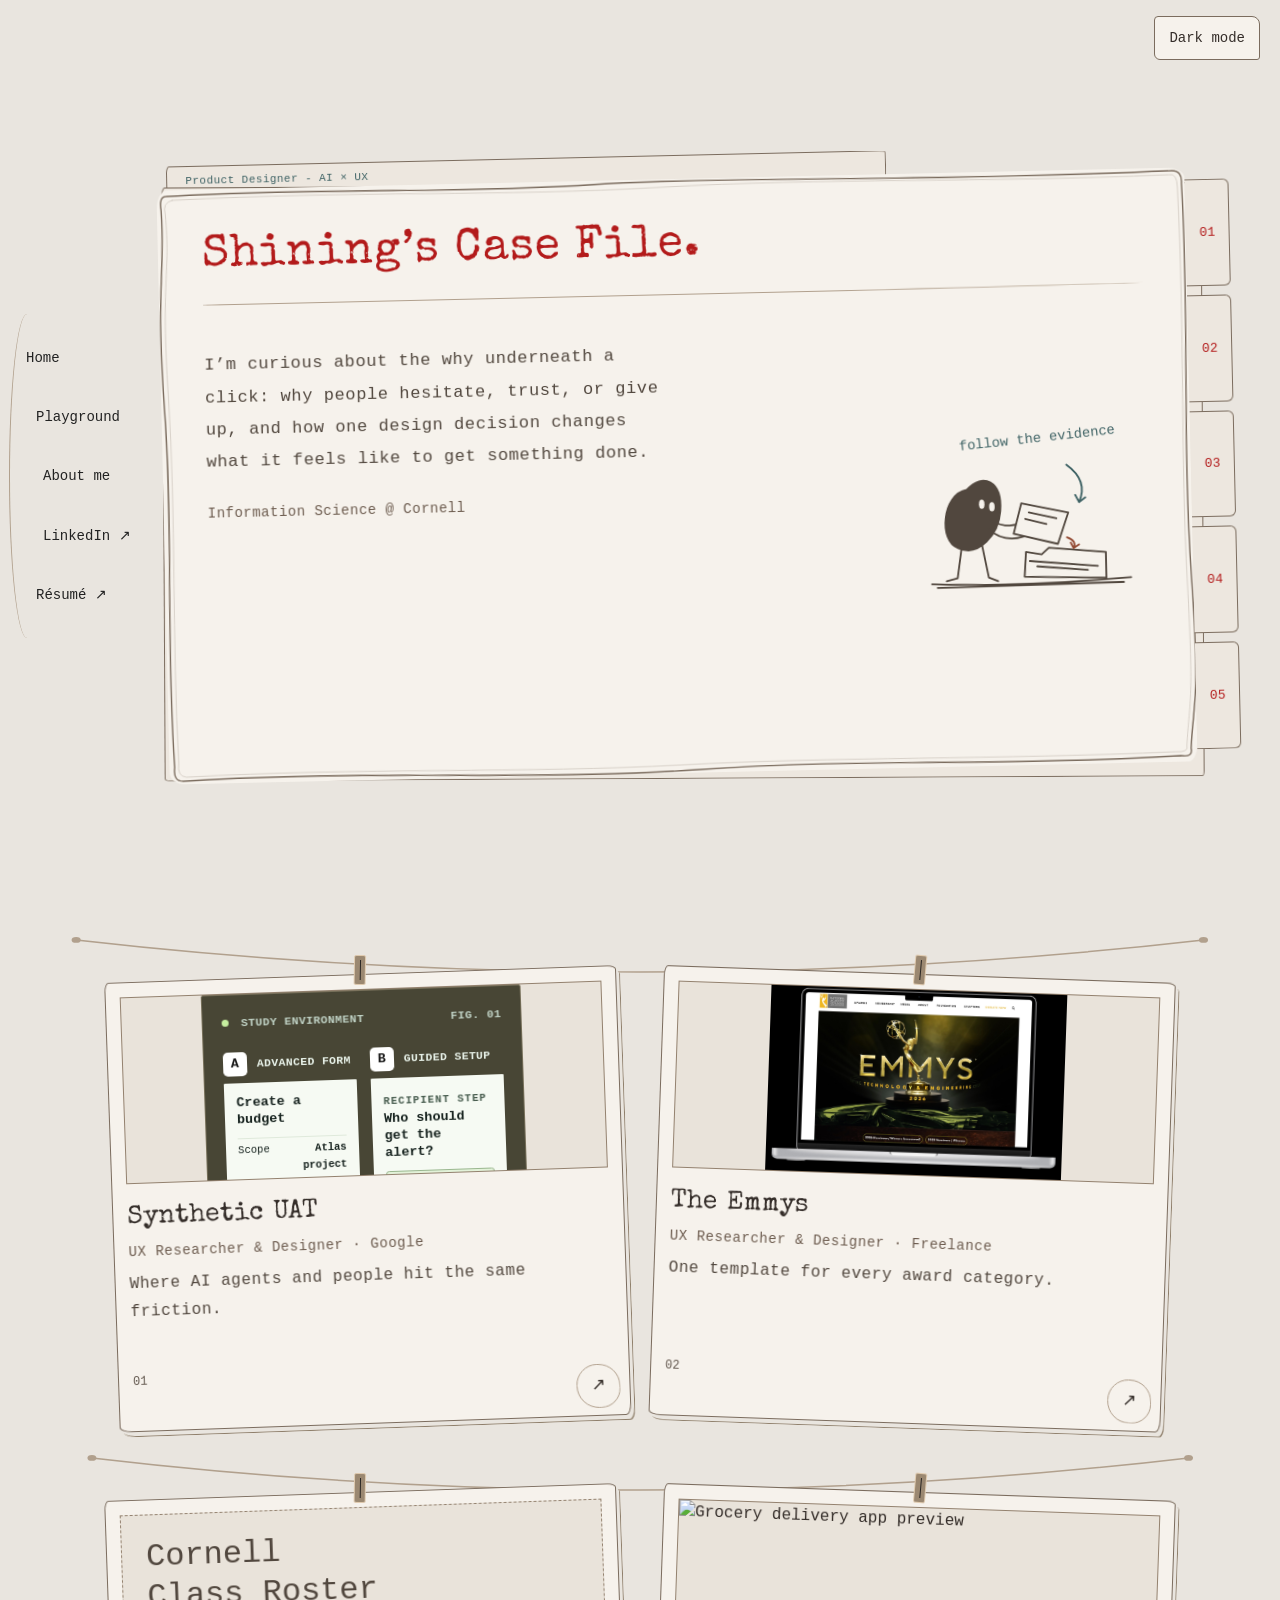
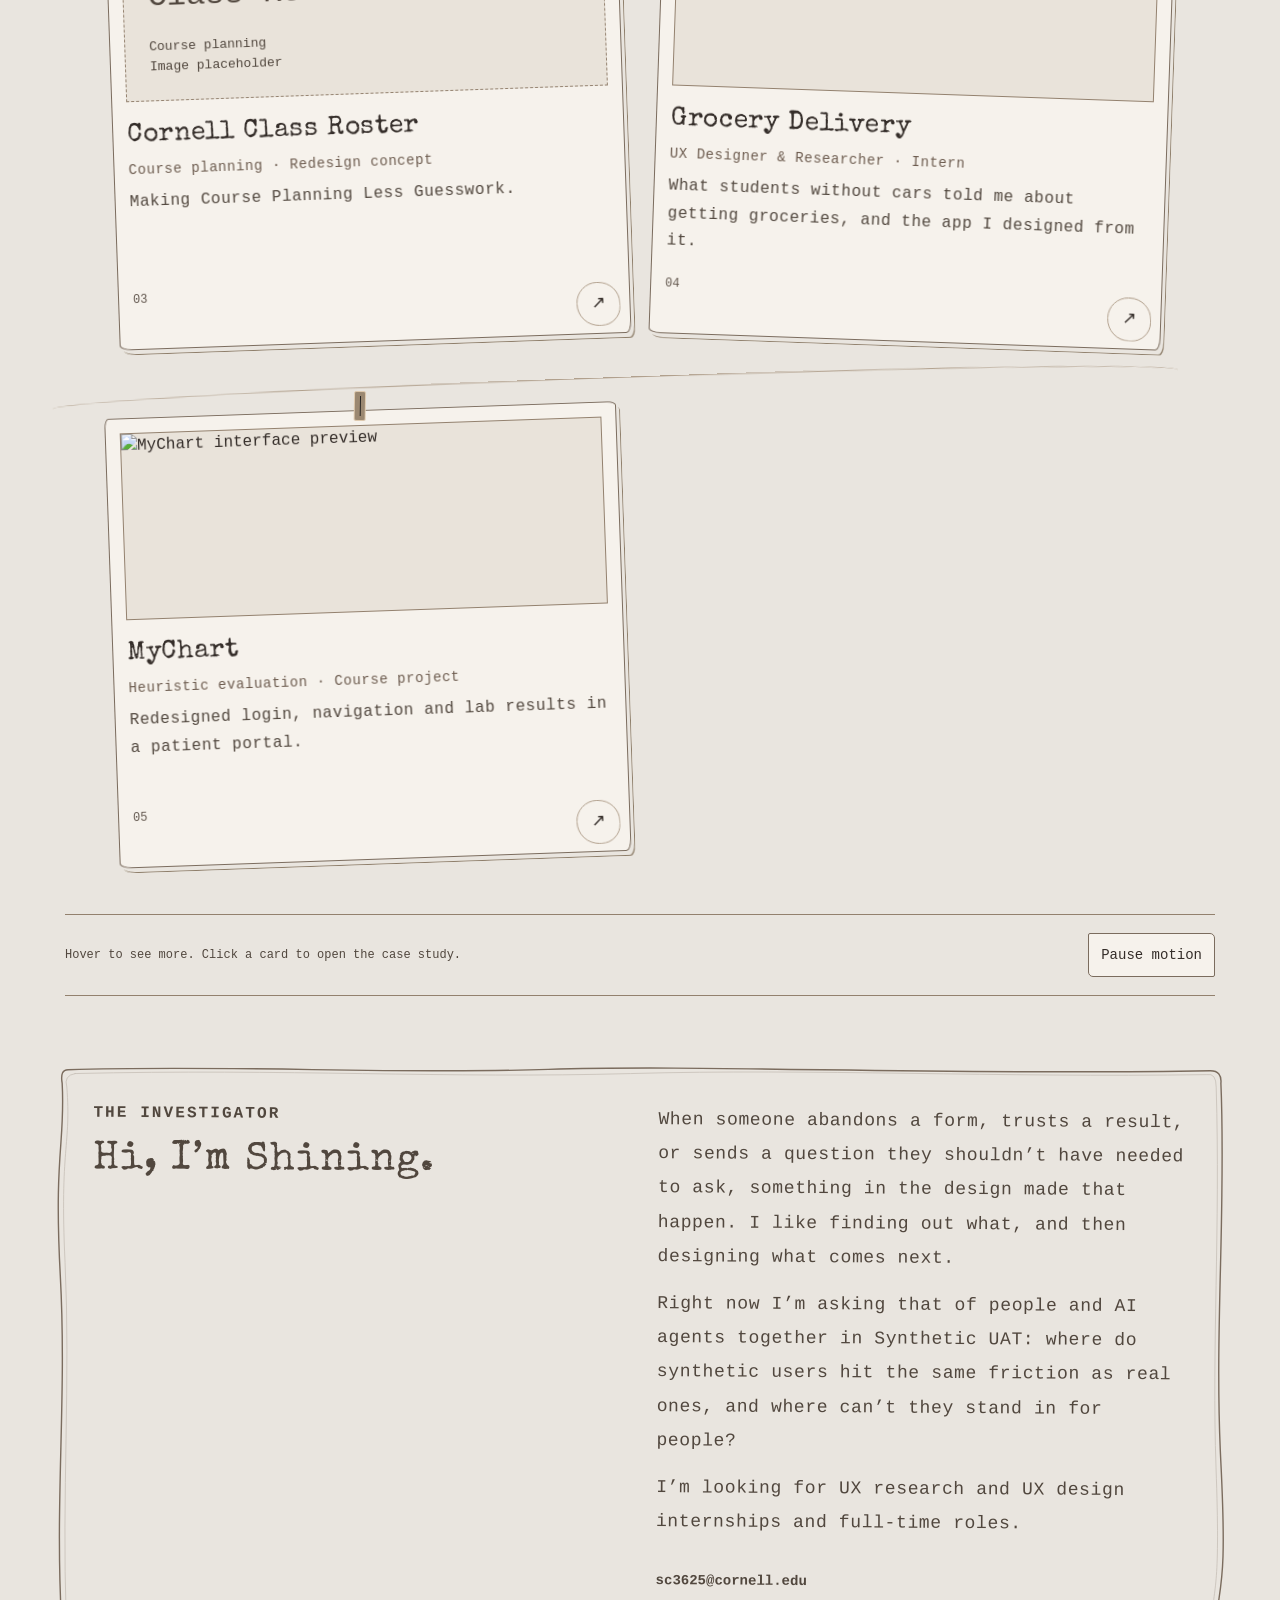
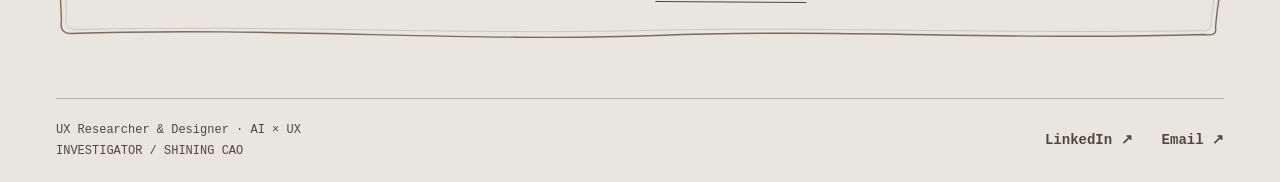
==== index.html @ 188b1709 "Use neutral navigation and pen details with red project numbers" ====
<!doctype html><html lang="en"><head><meta charset="utf-8"><meta name="viewport" content="width=device-width,initial-scale=1"><title>Shining Cao — UX Researcher &amp; Designer · AI × UX</title><meta name="description" content="UX researcher and designer curious about why people hesitate, trust or give up, and how design changes that. AI × UX."><meta name="theme-color" content="#e9e5df"><link rel="stylesheet" href="style.css"><script src="compare.js" defer></script><link rel="stylesheet" href="archive.css"><link rel="stylesheet" href="scene.css?v=ink-12"><script src="scene-motion.js?v=sketch-motion" defer></script><link rel="stylesheet" href="handdrawn.css?v=floating-pen"><link rel="stylesheet" href="homepage.css?v=full-screen-folder-9"><link rel="stylesheet" href="sketch-motion.css?v=original-cards-2"><link rel="stylesheet" href="typography.css?v=neutral-menu-2"><script src="homepage-theme.js?v=light-default-2"></script></head><body class="scene-home">
<a class="skip" href="#main">Skip to content</a>
<header class="shell nav"><a class="brand" href="./"><span class="mark" aria-hidden="true">⌕</span><span>Shining Cao<small class="brand-role">UX Researcher &amp; Designer · AI × UX</small></span></a><nav aria-label="Main navigation"><a href="#work">Case files</a><a href="#about">About</a><a class="contact" href="mailto:sc3625@cornell.edu">Contact <span aria-hidden="true">↗</span></a></nav></header>
<main id="main"><button type="button" class="theme-toggle" aria-label="Switch to dark mode" aria-pressed="true">Dark mode</button><button class="ink-menu-toggle" aria-label="Open navigation" aria-expanded="false" hidden><svg viewBox="0 0 40 110" aria-hidden="true"><g fill="none" stroke="currentColor" stroke-width="1.5"><path d="M15 15 Q20 3 25 15 L26 73 L20 99 L14 73Z" fill="#fafbfc"/><path d="M15 20 L25 20 M14 73 L26 73 M20 79 L20 96 M24 25 L29 25 L29 53"/><circle cx="20" cy="80" r="2"/></g></svg></button><nav class="desk-dock" aria-label="UX Researcher &amp; Designer · AI × UX navigation">
<a href="./" aria-label="Home"><span class="dock-label">Home</span></a>
<a href="playground/" aria-label="Playground"><span class="dock-label">Playground</span></a>
<a href="#about" aria-label="About Shining"><span class="dock-label">About me</span></a>
<a href="https://www.linkedin.com/in/shining-c-794804326" aria-label="LinkedIn"><span class="dock-label">LinkedIn ↗</span></a>
<a href="https://docs.google.com/document/d/1Dq4hCZNtMIYbFOj5JGnsRVphL1QmIckPW5eVVgFPtDU/preview" target="_blank" rel="noopener"><span class="dock-label">Résumé ↗</span></a>
</nav><section class="scene-wrap" aria-label="Shining’s interactive investigation desk">
<div class="scene">
<div class="room-wall" aria-hidden="true"><div class="window-light"></div><div class="wall-shelf"><i></i><i></i><i></i><i></i><i></i></div></div>
<div class="scene-plane">
<div class="desk-surface" aria-hidden="true"></div>
<div class="desk-light" aria-hidden="true"></div>

<div class="folder-landing">
<div class="case-folder">
<div class="folder-label">Product Designer - AI × UX</div>
<div class="folder-pages" aria-hidden="true"></div>
<nav class="archive-tabs" aria-label="Project case files">
<a href="synthetic-uat/" aria-label="Project 01 — Synthetic UAT" data-destination="Synthetic UAT">01</a>
<a href="emmys/" aria-label="Project 02 — The Emmys" data-destination="The Emmys">02</a>
<a href="cornell-class-roster/" aria-label="Project 03 — Cornell Class Roster" data-destination="Cornell Class Roster">03</a>
<a href="grocery-delivery/" aria-label="Project 04 — Grocery Delivery" data-destination="Grocery Delivery">04</a>
<a href="mychart/" aria-label="Project 05 — MyChart" data-destination="MyChart">05</a>
</nav>
<div class="folder-paper">
<svg class="sketch-outline" viewBox="0 0 1000 600" preserveAspectRatio="none" aria-hidden="true" focusable="false"><path class="sketch-line" d="M12 9 C155 3 286 13 421 7 S750 12 985 6 Q995 6 994 19 C999 150 989 275 995 410 S994 535 991 584 Q993 593 981 591 C810 598 672 586 515 594 S189 586 16 594 Q6 594 8 580 C2 452 12 350 6 223 S10 84 7 23 Q5 9 12 9Z"/><path class="sketch-echo" d="M18 13 C197 7 334 17 491 11 S801 14 982 10 Q990 8 990 23 C994 169 987 294 991 418 S990 537 987 581 Q989 588 976 587 C805 591 644 584 497 589 S183 584 19 590 Q10 589 12 576 C8 453 15 329 10 209 S15 88 11 27 Q8 15 18 13Z"/></svg>
<header class="folder-header"><span>COLLECTED BY SHINING CAO</span><h1>Shining’s<br><em>Case File.</em></h1><span class="file-number">№ 2026</span></header>
<div class="folder-content">
<div class="archive-statement">

<p>I’m curious about the why underneath a click: why people hesitate, trust, or give up, and how one design decision changes what it feels like to get something done.</p>
<p class="study-note">Information Science @ Cornell</p>

</div>
</div>
<svg class="ink-investigator" viewBox="0 0 280 230" aria-hidden="true">
<g stroke="#222" stroke-width="2" fill="none" stroke-linecap="round" stroke-linejoin="round">
<path d="M29 194 Q124 199 246 191 M35 198 L238 196"/>
<path d="M69 92 C42 96 37 147 58 155 C80 166 103 141 105 116 C108 83 87 73 69 92Z" fill="#171717"/>
<ellipse cx="85" cy="108" rx="3" ry="5" fill="white" stroke="none"/><ellipse cx="96" cy="111" rx="3" ry="5" fill="white" stroke="none"/>
<path d="M62 155 L57 188 L45 191 M84 151 L91 188 L101 192 M94 126 Q119 139 136 123 M92 135 Q111 155 143 139"/>
<path d="M128 108 L179 119 L167 153 L119 141Z" fill="white"/><path d="M136 118 L166 125 M132 125 L155 131"/>
<path d="M132 161 L149 164 L157 157 L219 163 L219 191 L130 188Z" fill="white"/><path d="M136 171 L210 178 M144 177 L199 182"/>
<path d="M177 146 Q188 150 184 158 M181 152 L184 158 L190 154" stroke="#d56629"/>
<path d="M178 67 Q202 85 191 108 M187 100 L191 108 L198 103" stroke="#2463b6"/>
</g><text class="annotation" x="62" y="49" transform="rotate(-5 62 49)">follow the evidence</text></svg>

</div>
</div>
</div>
<section id="work" class="case-clothesline" aria-label="Hanging case files">
<svg class="case-rope" viewBox="0 0 1000 65" preserveAspectRatio="none" aria-hidden="true"><path d="M8 8 Q500 95 992 8" fill="none" stroke="#b1a08d" stroke-width="2"/><circle cx="8" cy="8" r="4" fill="#b1a08d"/><circle cx="992" cy="8" r="4" fill="#b1a08d"/></svg>
<svg class="case-rope case-rope--lower" viewBox="0 0 1000 65" preserveAspectRatio="none" aria-hidden="true"><path d="M8 8 Q500 95 992 8" fill="none" stroke="#b1a08d" stroke-width="2"/><circle cx="8" cy="8" r="4" fill="#b1a08d"/><circle cx="992" cy="8" r="4" fill="#b1a08d"/></svg>
<article class="hanging-case synthetic-uat-card">
<span class="clothes-peg" aria-hidden="true"></span>
<div class="case-faces">
<div class="case-face case-front">
<div class="case-preview"><div class="schematic" aria-hidden="true">
    <div class="board-top"><span><i></i> STUDY ENVIRONMENT</span><span>FIG. 01</span></div>
    <div class="board-grid">
      <div class="board-unit"><div class="unit-heading"><b>A</b><span>ADVANCED FORM</span></div>
      <div class="mock"><strong>Create a budget</strong><div class="mock-field">Scope <span>Atlas project</span></div><div class="mock-field">Amount <span>$1,000</span></div><div class="mock-field">Alert <span>80% actual</span></div><div class="mock-field">Recipient <span>Project owner</span></div></div></div>
      <div class="board-unit"><div class="unit-heading"><b>B</b><span>GUIDED SETUP</span></div>
      <div class="mock"><small>RECIPIENT STEP</small><strong>Who should get the alert?</strong><div class="choice"><i></i> Atlas project owner</div><div class="choice muted-choice"><i></i> Billing team</div><span class="fake-button">Continue →</span></div></div>
    </div>
    <div class="board-bottom"><span class="connector"></span><span>SHARED EVALUATOR</span><span class="connector"></span></div></div></div>
<div class="case-front-copy">
<h2>Synthetic UAT</h2>
<p class="case-role">UX Researcher &amp; Designer · Google</p><p class="case-blurb">Where AI agents and people hit the same friction.</p>
</div>
<span class="case-caption" aria-hidden="true">01</span>
<a class="case-flip" href="synthetic-uat/" aria-label="Open Synthetic UAT case study"></a>
<a class="case-study-arrow" href="synthetic-uat/" aria-label="Open Synthetic UAT case study">↗</a>
</div>
<div class="case-face case-back" inert>
<h2>Synthetic UAT</h2>
<p class="case-organization">Google · Contract</p>
<p class="case-role">UX Researcher &amp; Designer · Team lead</p>
<p class="case-blurb">Testing whether synthetic users hit the same friction as real ones in a cloud billing task.</p>
<a class="case-flip" href="synthetic-uat/" aria-label="Open Synthetic UAT case study"></a>
<a class="case-study-arrow" href="synthetic-uat/" aria-label="Open Synthetic UAT case study">↗</a>
</div>
</div>
</article>
<article class="hanging-case emmys-card">
<span class="clothes-peg" aria-hidden="true"></span>
<div class="case-faces">
<div class="case-face case-front">
<div class="case-preview"><img src="assets/cases/emmy-awards-tech-cover.jpg" alt="Laptop displaying the 2026 Technology &amp; Engineering Emmy Awards page"></div>
<div class="case-front-copy">
<h2>The Emmys</h2>
<p class="case-role">UX Researcher &amp; Designer · Freelance</p><p class="case-blurb">One template for every award category.</p>
</div>
<span class="case-caption" aria-hidden="true">02</span>
<a class="case-flip" href="emmys/" aria-label="Open The Emmys case study"></a>
<a class="case-study-arrow" href="emmys/" aria-label="Open The Emmys case study">↗</a>
</div>
<div class="case-face case-back" inert>
<h2>The Emmys</h2>
<p class="case-organization">Freelance · Emmys website redesign</p>
<p class="case-role">Sole designer · research to UI</p>
<p class="case-blurb">Redesigned every award category page around one modular template, within the client’s design system.</p>
<a class="case-flip" href="emmys/" aria-label="Open The Emmys case study"></a>
<a class="case-study-arrow" href="emmys/" aria-label="Open The Emmys case study">↗</a>
</div>
</div>
</article>
<article class="hanging-case cornell-card">
<span class="clothes-peg" aria-hidden="true"></span>
<div class="case-faces">
<div class="case-face case-front">
<div class="case-preview cornell-preview"><span class="cornell-preview-title">Cornell<br>Class Roster</span><span class="cornell-preview-note">Course planning<br>Image placeholder</span></div>
<div class="case-front-copy"><h2>Cornell Class Roster</h2><p class="case-role">Course planning · Redesign concept</p><p class="case-blurb">Making Course Planning Less Guesswork.</p></div>
<span class="case-caption" aria-hidden="true">03</span>
<a class="case-flip" href="cornell-class-roster/" aria-label="Open Cornell Class Roster case study"></a><a class="case-study-arrow" href="cornell-class-roster/" aria-label="Open Cornell Class Roster case study">↗</a>
</div>
<div class="case-face case-back" inert><h2>Cornell Class Roster</h2><p class="case-organization">Academic planning · Decision support</p><p class="case-role">Redesign concept</p><p class="case-blurb">Connecting Degree Tracker, Course Reviews, GPA Data, and Schedule Planner in one course-planning experience.</p><a class="case-flip" href="cornell-class-roster/" aria-label="Open Cornell Class Roster case study"></a><a class="case-study-arrow" href="cornell-class-roster/" aria-label="Open Cornell Class Roster case study">↗</a></div>
</div></article>
<article class="hanging-case grocery-card">
<span class="clothes-peg" aria-hidden="true"></span>
<div class="case-faces">
<div class="case-face case-front">
<div class="case-preview"><img src="https://framerusercontent.com/images/eLw8Jz6VNgsqVZp3YiJ2BFUaBk.png?width=697&amp;height=481" alt="Grocery delivery app preview"></div>
<div class="case-front-copy">
<h2>Grocery Delivery</h2>
<p class="case-role">UX Designer &amp; Researcher · Intern</p><p class="case-blurb">What students without cars told me about getting groceries, and the app I designed from it.</p>
</div>
<span class="case-caption" aria-hidden="true">04</span>
<a class="case-flip" href="grocery-delivery/" aria-label="Open Grocery Delivery case study"></a>
<a class="case-study-arrow" href="grocery-delivery/" aria-label="Open Grocery Delivery case study">↗</a>
</div>
<div class="case-face case-back" inert>
<h2>Grocery Delivery</h2>
<p class="case-organization">Early-stage startup · Internship</p>
<p class="case-role">UX Designer &amp; Researcher</p>
<p class="case-blurb">Surveyed and interviewed international students without cars, then designed onboarding, product and checkout flows.</p>
<a class="case-flip" href="grocery-delivery/" aria-label="Open Grocery Delivery case study"></a>
<a class="case-study-arrow" href="grocery-delivery/" aria-label="Open Grocery Delivery case study">↗</a>
</div>
</div>
</article>
<article class="hanging-case mychart-card">
<span class="clothes-peg" aria-hidden="true"></span>
<div class="case-faces">
<div class="case-face case-front">
<div class="case-preview"><img src="https://framerusercontent.com/images/4rtu1hU4GfPZsuJuVB70tgIRSwg.png?width=1550&amp;height=884" alt="MyChart interface preview"></div>
<div class="case-front-copy">
<h2>MyChart</h2>
<p class="case-role">Heuristic evaluation · Course project</p><p class="case-blurb">Redesigned login, navigation and lab results in a patient portal.</p>
</div>
<span class="case-caption" aria-hidden="true">05</span>
<a class="case-flip" href="mychart/" aria-label="Open MyChart case study"></a>
<a class="case-study-arrow" href="mychart/" aria-label="Open MyChart case study">↗</a>
</div>
<div class="case-face case-back" inert>
<h2>MyChart</h2>
<p class="case-organization">Course project · 3 months</p>
<p class="case-role">Heuristic evaluation and redesign</p>
<p class="case-blurb">Evaluated a patient portal against usability heuristics, then redesigned login, navigation and lab results.</p>
<a class="case-flip" href="mychart/" aria-label="Open MyChart case study"></a>
<a class="case-study-arrow" href="mychart/" aria-label="Open MyChart case study">↗</a>
</div>
</div>
</article>
</section>


<div class="room-dust" aria-hidden="true"><i></i><i></i><i></i><i></i><i></i></div>
</div>
</div>
<div class="desk-controls"><span class="desk-status">Hover to see more. Click a card to open the case study.</span><button type="button" class="motion-toggle" aria-pressed="false" hidden>Pause motion</button></div>
</section><section id="about" class="shell about"><svg class="sketch-outline" viewBox="0 0 1000 600" preserveAspectRatio="none" aria-hidden="true" focusable="false"><path class="sketch-line" d="M12 9 C155 3 286 13 421 7 S750 12 985 6 Q995 6 994 19 C999 150 989 275 995 410 S994 535 991 584 Q993 593 981 591 C810 598 672 586 515 594 S189 586 16 594 Q6 594 8 580 C2 452 12 350 6 223 S10 84 7 23 Q5 9 12 9Z"/><path class="sketch-echo" d="M18 13 C197 7 334 17 491 11 S801 14 982 10 Q990 8 990 23 C994 169 987 294 991 418 S990 537 987 581 Q989 588 976 587 C805 591 644 584 497 589 S183 584 19 590 Q10 589 12 576 C8 453 15 329 10 209 S15 88 11 27 Q8 15 18 13Z"/></svg><div><p class="label">THE INVESTIGATOR</p><h2>Hi, I’m Shining.</h2></div><div><p>When someone abandons a form, trusts a result, or sends a question they shouldn’t have needed to ask, something in the design made that happen. I like finding out what, and then designing what comes next.</p><p>Right now I’m asking that of people and AI agents together in Synthetic UAT: where do synthetic users hit the same friction as real ones, and where can’t they stand in for people?</p><p>I’m looking for UX research and UX design internships and full-time roles.</p><div class="about-contact"><button type="button" class="text-link copy-email" aria-label="Copy email address sc3625@cornell.edu" title="Copy email address">sc3625@cornell.edu</button><span class="copy-email-status" role="status"></span></div></div></section></main>
<footer class="shell footer"><span>UX Researcher &amp; Designer · AI × UX<br>INVESTIGATOR / SHINING CAO</span><div><a href="https://www.linkedin.com/in/shining-c-794804326">LinkedIn ↗</a><a href="mailto:sc3625@cornell.edu">Email ↗</a></div></footer></body></html>
---- style.css ----
:root{--paper:#f8f7f4;--ink:#17231f;--muted:#52605a;--line:#d9ddd4;--dark:#142a25;--mint:#d6f4ad;--green:#285243;--white:#fff;--serif:Georgia,'Times New Roman',serif;--sans:Inter,-apple-system,BlinkMacSystemFont,'Segoe UI',sans-serif}
*{box-sizing:border-box}html{scroll-behavior:smooth}body{margin:0;background:var(--paper);color:var(--ink);font:16px/1.6 var(--sans)}a{color:inherit;text-decoration:none}button{font:inherit}a:focus-visible,button:focus-visible{outline:3px solid #398660;outline-offset:5px}p,h1,h2,h3{margin:0}img{display:block;max-width:100%}[hidden]{display:none!important}::selection{background:var(--mint);color:var(--ink)}
.shell{width:min(1240px,calc(100% - 112px));margin-inline:auto}.skip{position:absolute;left:1rem;top:-100px;background:var(--mint);padding:.5rem 1rem;z-index:2}.skip:focus{top:1rem}
.nav,.footer{display:flex;align-items:center;justify-content:space-between;gap:24px}.nav{height:83px;border-bottom:1px solid var(--line)}.nav nav,.footer div{display:flex;align-items:center;gap:29px}.nav nav a,.footer a{font-size:14px;font-weight:600}.nav nav a:hover,.footer a:hover,.chapter-nav a:hover{text-decoration:underline;text-underline-offset:4px}.brand{font-weight:750;display:inline-flex;align-items:center;gap:10px;white-space:nowrap}.mark{width:32px;height:32px;background:var(--mint);border-radius:50%;display:grid;place-items:center;color:var(--dark);font-size:19px}.contact{border:1px solid var(--line);padding:7px 14px;border-radius:99px}
.hero{padding:80px 0 76px}.label{font:650 11px/1.5 var(--sans);letter-spacing:.13em;text-transform:uppercase;color:var(--muted)}.kicker{display:flex;align-items:center;gap:9px}.kicker span{width:8px;height:8px;border-radius:50%;background:#5e8751}.hero h1,.case h1{font:400 clamp(66px,8.9vw,136px)/.96 var(--serif);letter-spacing:-.073em;margin-top:19px}.hero h1 em{font-weight:400;color:var(--green)}.hero-bottom{display:flex;justify-content:space-between;align-items:end;gap:32px;margin-top:30px}.hero-bottom p{max-width:535px;font-size:clamp(17px,1.8vw,22px);color:var(--muted);line-height:1.5}.text-link{font-size:14px;font-weight:700;display:inline-flex;gap:12px;align-items:center;border-bottom:1px solid currentColor;padding-bottom:4px;width:fit-content}.text-link:hover{color:#387454}
.work{border-top:1px solid var(--line);padding-top:23px;scroll-margin-top:24px}.section-head{display:flex;justify-content:space-between;align-items:baseline;margin-bottom:22px;gap:15px}.section-head h2,.about h2{font:400 clamp(37px,5vw,64px)/1.05 var(--serif);letter-spacing:-.055em}
.feature{display:grid;grid-template-columns:1fr 1.16fr;gap:clamp(22px,4vw,58px);padding:clamp(24px,3.6vw,49px);background:var(--dark);color:#f1f8ee;border-radius:19px;transition:background .2s ease}.feature:hover{background:#1b382f}.feature-copy{display:flex;flex-direction:column;align-items:flex-start;justify-content:center;gap:17px}.feature .label{color:var(--mint)}.feature h3{font:400 clamp(40px,5.4vw,74px)/.98 var(--serif);letter-spacing:-.06em;margin-bottom:10px}.feature-line{font-size:clamp(17px,1.9vw,23px);line-height:1.3;max-width:400px}.feature-summary{max-width:365px;color:#c4d3cb;font-size:15px}.feature-cta{display:inline-flex;gap:12px;align-items:center;border-radius:99px;background:var(--mint);padding:9px 16px;color:var(--dark);font-weight:720;font-size:13px}
.schematic{background:#203a33;border:1px solid #446056;border-radius:13px;padding:17px;color:#e8f2e9;align-self:center;font-size:12px}.board-top,.board-bottom{display:flex;justify-content:space-between;gap:10px;align-items:center;color:#c0d2c5;font-size:9px;font-weight:750;letter-spacing:.12em}.board-top i,.choice i{display:inline-block;border-radius:50%;width:7px;height:7px;background:#c6ee9f;margin-right:5px}.board-grid{display:grid;grid-template-columns:1fr 1fr;gap:12px;margin:14px 0}.board-unit{min-width:0}.unit-heading{display:flex;align-items:center;gap:7px;margin-bottom:7px;font-size:9px;font-weight:750;letter-spacing:.07em}.unit-heading b{display:grid;place-items:center;border-radius:5px;background:var(--mint);color:var(--dark);width:23px;height:23px;font-size:12px}.mock{background:#f6faf3;color:#17231f;border-radius:7px;padding:11px;min-height:152px}.mock strong{display:block;line-height:1.25;margin:2px 0 9px}.mock small{font-size:8px;letter-spacing:.1em;color:#465b4d;font-weight:750}.mock-field{display:flex;justify-content:space-between;gap:4px;border-top:1px solid #dfe9db;padding:3px 0;font-size:9px}.mock-field span{text-align:right;font-weight:700}.choice{border:1px solid #9ab78f;background:#e3f2d9;padding:4px;border-radius:4px;margin:4px 0;font-size:9px}.choice i{background:#406548;width:5px;height:5px}.muted-choice{border-color:#d9e5d5;background:transparent}.muted-choice i{background:transparent;border:1px solid #6d8d70}.fake-button{display:inline-block;background:var(--dark);color:#fff;font-size:8px;border-radius:4px;padding:3px 6px;margin-top:4px}.connector{height:1px;background:#668072;flex:1}
.work-grid{display:grid;grid-template-columns:repeat(3,1fr);gap:24px;margin-top:27px}.card{display:block;padding-bottom:18px;border-bottom:1px solid var(--line)}.cover{aspect-ratio:1.62;overflow:hidden;border-radius:13px}.cover img{width:100%;height:100%;object-fit:cover;transition:transform .25s ease}.card:hover img{transform:scale(1.035)}.peach{background:#ead8c9}.blue{background:#d8e9f1}.violet{background:#e1deef}.card-meta{display:flex;align-items:center;justify-content:space-between;gap:6px;margin-top:12px}.arrow{border:1px solid var(--line);border-radius:50%;width:31px;height:31px;flex-shrink:0;display:grid;place-items:center}.card:hover .arrow{background:var(--mint)}.card h3{font:400 34px/1.2 var(--serif);letter-spacing:-.04em}.card p{font-size:14px;color:var(--muted);margin-top:3px}
.about{display:grid;grid-template-columns:1fr 1fr;gap:34px;background:#e9eee5;padding:44px;border-radius:16px;margin-block:72px}.about h2{margin-top:7px}.about p:not(.label){font-size:18px;margin-bottom:13px}.about .text-link{margin-top:7px}.footer{min-height:84px;border-top:1px solid var(--line);font-size:13px;color:var(--muted)}
.case{max-width:1100px;padding-top:34px;padding-bottom:62px}.back{font-size:14px;font-weight:700;color:var(--green)}.back:hover{text-decoration:underline}.case-hero{padding:50px 0 35px}.case h1{font-size:clamp(55px,9vw,119px);overflow-wrap:break-word}.lede{font-size:clamp(23px,3.6vw,40px);line-height:1.2;letter-spacing:-.03em;max-width:790px;margin-top:18px}.case-intro{margin-top:12px;font-size:19px;color:var(--muted)}.case-board{background:var(--dark);border-radius:18px;padding:clamp(20px,4vw,52px)}.case-board .schematic{max-width:660px;margin:auto;padding:clamp(14px,3vw,25px)}.case-board .mock{min-height:165px}.case-meta{display:grid;grid-template-columns:repeat(3,1fr);gap:20px;padding:25px 0;border-bottom:1px solid var(--line)}.case-meta p+p{margin-top:3px;font-weight:650}.chapter-nav{display:flex;flex-wrap:wrap;gap:10px 20px;padding:17px 0;font-size:13px;font-weight:650;color:var(--green)}.chapter{scroll-margin-top:28px;display:grid;grid-template-columns:minmax(125px,1fr) 3.3fr;gap:24px;border-top:1px solid var(--line);padding:34px 0 40px}.case>.cover+.chapter{margin-top:32px}.case>.cover{aspect-ratio:2.2}.chapter>.label{padding-top:7px}.chapter h2{font:400 clamp(32px,4.2vw,54px)/1.05 var(--serif);letter-spacing:-.05em;margin-bottom:14px}.chapter div>p:not(.label){max-width:72ch;color:var(--muted);margin-bottom:12px}.chapter div>p:last-child{margin-bottom:0}.insight{border-left:3px solid #60885c;padding-left:14px;margin-top:20px}.case-end{display:flex;flex-wrap:wrap;justify-content:space-between;gap:20px;margin-top:10px}.comparison{border:1px solid var(--line);border-radius:13px;padding:clamp(14px,3vw,23px);background:#eef1e9;margin:20px 0}.compare-task p+p{font-weight:650;margin-top:3px}.compare-controls{display:none;flex-wrap:wrap;gap:7px;margin:14px 0}.comparison.enhanced .compare-controls{display:flex}.compare-controls button{cursor:pointer;border:1px solid #879a8a;background:transparent;color:var(--ink);border-radius:99px;padding:6px 11px;font-size:13px;font-weight:700}.compare-controls button[aria-pressed=true]{background:var(--dark);color:white;border-color:var(--dark)}.compare-panel{background:var(--white);border-radius:9px;padding:14px;margin:12px 0}.compare-panel h3{font-size:19px;margin:3px 0 8px}.demo-fields{display:grid;grid-template-columns:1fr 1fr;gap:6px;margin-bottom:12px}.demo-fields div{background:#eef2eb;border-radius:5px;padding:6px 8px;font-size:12px}.demo-fields strong{display:block}.compare-note{font-size:12px}
@media(max-width:880px){.shell{width:calc(100% - 56px)}.hero{padding:62px 0}.feature{gap:20px}.work-grid{gap:14px}.card-meta .label{letter-spacing:.07em}.about{padding:30px}}
@media(max-width:660px){.shell{width:calc(100% - 36px)}.nav{height:66px;gap:12px}.nav nav,.footer div{gap:12px}.nav nav a{font-size:12px}.brand{font-size:14px;gap:5px}.mark{width:25px;height:25px;font-size:14px}.contact{padding:5px 7px}.hero{padding:51px 0 44px}.hero h1{font-size:clamp(50px,12vw,76px)}.desktop{display:none}.hero-bottom{align-items:flex-start;flex-direction:column;gap:16px;margin-top:22px}.section-head h2{font-size:34px}.feature{grid-template-columns:1fr;padding:18px;gap:23px}.schematic{padding:10px}.board-grid{gap:7px}.mock{padding:7px}.unit-heading{letter-spacing:0}.work-grid,.about,.chapter{grid-template-columns:1fr}.work-grid{gap:22px}.card h3{font-size:31px}.about{margin-block:46px;gap:14px;padding:23px}.case{padding-top:22px}.case-hero{padding:32px 0 24px}.case-meta{grid-template-columns:1fr;gap:11px;padding:16px 0}.chapter{gap:7px;padding:24px 0}.chapter>.label{padding-top:0}.case>.cover{aspect-ratio:1.65}.chapter-nav{gap:7px 13px}}
@media(max-width:340px){.nav nav{gap:8px}.nav .contact{border:0;padding:0}.demo-fields{grid-template-columns:1fr}}
@media(prefers-reduced-motion:reduce){*,*::before,*::after{scroll-behavior:auto!important;transition:none!important}}
---- archive.css ----
:root{--paper:#e7d6af;--ink:#322b20;--muted:#665640;--line:#aa9470;--dark:#29271f;--mint:#dac79e;--green:#8a382c;--soft:#d8c49a;--white:#f0e3c7}
body{background:#171916;color:#e0d1b2;background-image:radial-gradient(ellipse at 45% 10%,#44413355,transparent 65%),repeating-linear-gradient(94deg,#ffffff02 0 1px,transparent 1px 5px);font-family:Georgia,serif}
.nav{border-color:#74684a55}.nav nav a,.brand,.footer{color:#dfcda6}.mark{background:transparent;color:#d0b480;font-size:26px}.label{font-family:'Courier New',monospace}.contact{border-color:#8e7a5655}.archive-desk{display:grid;grid-template-columns:.7fr 1.5fr .8fr;gap:46px;align-items:center;min-height:690px;padding-block:70px}.desk-note{font:13px/1.8 'Courier New',monospace;display:grid;gap:22px;color:#c6b792}.hand{font:italic 23px/1.5 Georgia,serif}.note-rule{width:60px;height:1px;background:#a68d59}.desk-note a{border-bottom:1px solid #9b8352;padding-bottom:8px;width:fit-content}.folder{position:relative;background:linear-gradient(100deg,#aa8c54 0,#cbb17a 2%,#d7c292 4%,#dfcc9f 9%,#c9ad78 100%);border:1px solid #a18a60;border-radius:3px 12px 14px 4px;padding:47px 40px 36px;box-shadow:5px 7px 0 #766447,9px 11px 0 #a18a61,15px 23px 45px #000a;transform:rotate(-2deg);color:var(--ink)}.folder:before{content:'';position:absolute;inset:11px;border:1px solid #81694355;pointer-events:none}.folder-tab{position:absolute;top:-29px;left:14px;background:#c6ad7b;padding:9px 20px 5px;border-radius:9px 15px 0 0;font:10px 'Courier New',monospace}.stamp{display:inline-block;border:3px double #8c3c2b;color:#8c3c2b;padding:4px 10px;font:700 14px 'Courier New',monospace;letter-spacing:2px;transform:rotate(-8deg);margin-bottom:24px}.folder h1{font:700 clamp(45px,5vw,75px)/1.05 Georgia,serif;letter-spacing:1px;margin:13px 0 16px}.folder-sub{font:16px/1.7 'Courier New',monospace}.signature{display:flex;flex-direction:column;margin:30px 0;color:#5f5035;font-style:italic}.signature strong{font:italic 30px Georgia,serif;margin-top:5px}.open-file{position:relative;z-index:1;display:flex;justify-content:space-between;align-items:center;background:#eee1c1;padding:16px 20px;box-shadow:0 2px 4px #46372266;font:italic 21px Georgia,serif;transform:rotate(1deg)}.open-file:hover{background:#fff0cb}.coffee-ring{position:absolute;right:-25px;bottom:85px;width:127px;height:127px;border:9px double #79552433;border-radius:50%;pointer-events:none}.desk-evidence{display:grid;gap:45px}.evidence-note{position:relative;padding:23px;background:#dcccaa;color:#423726;transform:rotate(5deg);box-shadow:5px 10px 22px #0009}.evidence-note:before,.evidence:before{content:'';position:absolute;top:-11px;left:30%;width:74px;height:25px;background:#b7a079aa;transform:rotate(-8deg)}.evidence-note h2{font:italic 26px/1.2 Georgia,serif;margin:16px 0}.evidence-note p:not(.label){font:13px/1.8 'Courier New',monospace;margin-bottom:15px}.tiny-file{font:12px/1.6 'Courier New',monospace;border-left:1px solid #b49c68;padding-left:15px}.tiny-file .label{color:#bfb08d}.tiny-file p{font:italic 22px Georgia,serif;margin:10px 0}.work{background:#e5d5b1;color:var(--ink);padding:35px;position:relative;box-shadow:9px 9px 0 #9a855d,0 20px 50px #0006}.work:before{content:'CONTENTS';position:absolute;top:-25px;left:0;background:#d6c194;padding:6px 25px;font:12px 'Courier New',monospace}.section-head h2{font-size:48px}.feature{border-radius:2px;background:#c6b084;color:#312c21;border:1px solid #9a825a;box-shadow:2px 3px 6px #66522f33}.feature:hover{background:#d3bc8f}.feature .label{color:#783a2e}.feature-summary{color:#55472f}.feature-cta{border-radius:0;border-bottom:1px solid #54462e;background:transparent;padding-inline:0}.schematic{border-radius:2px;background:#484635;border-color:#77705a}.mock{border-radius:1px}.card{position:relative;padding:12px;background:#f0e4ca;box-shadow:2px 4px 6px #66522f44;transform:rotate(-1deg)}.card:nth-child(2){transform:rotate(1deg)}.cover{border-radius:0;filter:sepia(.22)}.card .label{font-size:9px}.card h3{font-size:32px}.about{background:#cdb88f;color:var(--ink);border-radius:1px;box-shadow:5px 6px 0 #806b49;margin-top:75px}.footer{border-color:#74684a;font:11px/1.7 'Courier New',monospace}.case{background:linear-gradient(90deg,#c6b18b 0,#ecddbc 2%,#e9d9b6 98%,#c1aa80 100%);color:var(--ink);padding:35px 50px 55px;margin-top:35px;margin-bottom:45px;box-shadow:9px 10px 0 #887653,0 20px 60px #0007}.case h1{font-size:clamp(50px,8vw,95px);letter-spacing:-.04em}.case-board{border-radius:2px;background:#494637}.case .cover{margin-block:20px}.overview{border:1px solid #a58d63;padding:25px;margin:35px 0;background:#f1e4c4;position:relative}.overview .stamp{float:right;font-size:10px}.overview h2{font:32px/1.2 Georgia,serif;margin:13px 0 20px;clear:both}.overview-grid{display:grid;grid-template-columns:1fr 1fr;gap:28px;margin-bottom:23px}.overview h3{font:700 12px 'Courier New',monospace;text-transform:uppercase;margin-bottom:8px}.overview p:not(.label){font-size:16px;line-height:1.7;color:#665640}.chapter h2{font-size:39px}.chapter div>p:not(.label){font-size:18px;line-height:1.8}.chapter{grid-template-columns:1fr 3fr;padding-block:40px}.chapter-nav{border-block:1px solid #aa9470}.evidence{position:relative;margin:0 0 30px;padding:15px 15px 8px;background:#f3e8d0;box-shadow:2px 4px 6px #66522f44;transform:rotate(-.5deg)}.evidence .cover{aspect-ratio:auto;margin:0}.evidence img{height:auto;object-fit:contain}.evidence figcaption{font:11px 'Courier New',monospace;padding:10px 0}.comparison{background:#d9c69d;border-color:#aa9470;border-radius:1px}.compare-panel{background:#f0e5cb;border-radius:1px}.demo-fields div{background:#e0d0ac}.compare-controls button{border-radius:1px}.case .text-link{color:#783a2e}
@media(max-width:900px){.archive-desk{gap:24px;grid-template-columns:.7fr 1.4fr}.desk-evidence{display:none}.folder{padding:35px}.work{padding:22px}.case{padding:30px}.chapter{grid-template-columns:1fr;gap:10px}}
@media(max-width:660px){.archive-desk{display:block;min-height:0;padding:50px 18px 65px}.desk-note{display:none}.folder{padding:32px 26px;max-width:410px;margin:auto}.folder h1{font-size:57px}.folder .label{font-size:9px}.work{padding:20px 15px}.section-head{display:block}.section-head h2{margin-top:10px;font-size:37px}.feature{padding:17px}.card{transform:none!important}.case{padding:23px 18px}.overview{padding:18px}.overview-grid{grid-template-columns:1fr;gap:15px}.overview h2{font-size:28px}.chapter h2{font-size:31px}.chapter div>p:not(.label){font-size:17px}.overview .stamp{float:none}.about{padding:23px}.nav nav{gap:10px}}

/* Kraft stock over the original scene palette. */
.work,.case,.about,.overview,.card,.evidence,.compare-panel{
 background-color:#cfb58a;
 background-image:url("assets/paper-grain.svg"),linear-gradient(100deg,#c4a779 0%,#e0c69c 12%,#d9bd91 88%,#c4a779 100%);
}
.overview,.card,.evidence,.compare-panel{
 background-color:#e4ceaa;
 background-image:url("assets/paper-grain.svg"),linear-gradient(110deg,#d7bd95,#ebd7b5 48%,#ddc49e);
}
@media(hover:hover) and (pointer:fine){
 body.scene-home,body.scene-home *{cursor:url("assets/magnifier.svg?v=small") 10 10,zoom-in}
 body:not(.scene-home) a,body:not(.scene-home) button{cursor:pointer}
 input,textarea,[contenteditable="true"]{cursor:text}
}

.case-detail{padding:45px 0;border-top:1px solid var(--line);scroll-margin-top:25px}
.case-detail h2{font:40px/1.15 Georgia,serif;letter-spacing:-1.2px;margin:12px 0 20px;max-width:800px}
.case-detail>p:not(.label){font-size:18px;line-height:1.8;max-width:76ch;margin-bottom:24px}
.artifact{margin:24px 0;padding:12px;background:#eee0c1;border:1px solid #a58d63}
.artifact img{width:100%;height:auto;display:block}
.artifact figcaption{display:flex;justify-content:space-between;gap:15px;font:12px/1.5 'Courier New',monospace;padding:12px 3px 0}
.artifact figcaption span{white-space:nowrap}
.artifact-grid{display:grid;grid-template-columns:repeat(2,minmax(0,1fr));gap:22px;align-items:start}
.artifact-grid .artifact{margin:0}
.artifact-grid img{max-height:740px;object-fit:contain}
.finding-grid{display:grid;grid-template-columns:repeat(2,1fr);gap:14px;margin-block:25px}
.finding-grid p{padding:20px;border:1px solid #a58d63;background:#dfc99e;font-size:17px}
@media(max-width:660px){.case-detail{padding:28px 0}.case-detail h2{font-size:30px}.case-detail>p:not(.label){font-size:17px}.artifact-grid{grid-template-columns:1fr}.artifact figcaption{flex-direction:column;gap:5px}.finding-grid{grid-template-columns:1fr}}
---- scene.css ----
.scene-home>.nav{display:none}.scene-home{background:#171612}.scene-wrap{padding-bottom:60px}.scene{position:relative;container-type:inline-size;width:100%;aspect-ratio:1.65;min-height:640px;max-height:950px;background:#24241f;overflow:hidden;perspective:1700px;color:#d6c49d}
.room-wall{position:absolute;inset:0 0 35%;background:radial-gradient(ellipse at 74% 26%,#66604c55,transparent 55%),linear-gradient(90deg,#222722,#36372e 65%,#20251f);box-shadow:inset 0 -25px 50px #10120d;overflow:hidden}
.window-light{position:absolute;left:0;top:-10%;width:36%;height:75%;transform:skewY(-14deg);opacity:.22;background:repeating-linear-gradient(0deg,transparent 0 27px,#d2c49f55 29px 48px,transparent 50px 60px);filter:blur(5px)}
.wall-shelf{position:absolute;right:8%;top:3%;width:23%;height:19%;display:flex;gap:6%;align-items:flex-end;border-bottom:9px solid #171c17;filter:blur(3px);opacity:.5}.wall-shelf i{width:15%;height:90%;background:#4b4431;transform:rotate(5deg)}.wall-shelf i:nth-child(2){height:75%;background:#222d23}.wall-shelf i:nth-child(3){height:85%;background:#735640}.wall-shelf i:nth-child(4){height:65%;background:#3b3d31}
.scene-plane{position:absolute;inset:6% 0 0;transform:rotateX(9deg);transform-origin:50% 65%;transform-style:preserve-3d}
.desk-surface{position:absolute;inset:6% -5% -12%;background:repeating-linear-gradient(0deg,transparent 0 91px,#170f0966 92px,#654c3044 94px,transparent 96px),url("assets/paper-grain.svg"),repeating-linear-gradient(1deg,#2e2218 0,#3d2d1e 2px,#453322 4px,#34271b 7px,#483523 11px,#35281c 14px);border-top:10px solid #241b13;box-shadow:0 -8px 24px #0e100cbf,inset 0 20px 80px #1a120c99}
.desk-light{position:absolute;inset:0;pointer-events:none;background:radial-gradient(ellipse at 66% 34%,#ffc97644 0,#ffd99816 35%,transparent 65%);mix-blend-mode:screen;transition:opacity .5s}
.notebook{position:absolute;left:5.5%;top:19%;width:18%;height:53%;padding:3% 2% 2%;background:url("assets/paper-grain.svg"),linear-gradient(110deg,#292c25,#171d18);border:1px solid #746348;border-radius:5px 10px 12px 3px;transform:rotate(-9deg) translateZ(12px);box-shadow:3px 5px 0 #141813,5px 8px 0 #625943,10px 19px 23px #100d08ba,inset 0 0 0 7px #5a503227,inset 0 0 30px #0005}
.notebook-spine{position:absolute;left:9%;right:9%;top:-2%;height:7%;background:repeating-linear-gradient(90deg,transparent 0 11%,#0a0f0b 11% 13%,#77735d 13% 14%,transparent 14% 19%);filter:drop-shadow(1px 2px 1px #000)}
.notebook-heading{font:italic 1.9cqw/1.15 Georgia,serif;color:#d8c499}.notebook-sub{font: .83cqw/1.5 'Courier New',monospace;color:#a99b7a;margin-top:8%}
.notebook-links{display:grid;gap:.8cqw;margin-top:13%;font:1.05cqw Georgia,serif}.notebook-links a{display:flex;gap:.7cqw;align-items:center;color:#d2c29d;padding:2% 0}.notebook-links a span{font:.68cqw 'Courier New',monospace;color:#a39168;border:1px solid #706547;border-radius:50%;padding:3px}.notebook-links a:hover{color:#fff0c6;text-decoration:underline;text-underline-offset:4px}.notebook-signature{display:block;font:italic 1.4cqw Georgia,serif;margin-top:15%;color:#90825f}
.case-folder{position:absolute;left:30%;top:12%;width:43%;height:56%;transform:rotate(-2deg) translateZ(20px);transform-style:preserve-3d}
.folder-label{position:absolute;left:1%;top:-7%;width:53%;height:9%;border-radius:9px 15px 0 0;background:#b39a69;color:#514128;font:.7cqw 'Courier New',monospace;padding:2% 4%;letter-spacing:.08cqw}
.folder-pages{position:absolute;inset:1% -1.1% -2% 0;background:#aa8b57;border-radius:3px 9px 8px 2px;box-shadow:2px 3px 0 #e2cda0,4px 6px 0 #a98c5b,9px 15px 22px #100d08aa}
.folder-paper{position:absolute;inset:0;background:url("assets/paper-grain.svg"),radial-gradient(ellipse at 10% 0,#f0dbac66,transparent 60%),linear-gradient(100deg,#bfa373,#dfc99b 6%,#d5bc8b 90%,#b99b69);padding:5% 5% 3%;border:1px solid #a88b59;border-radius:2px 7px 7px 2px;box-shadow:inset 0 0 24px #6d4a252c}
.folder-header{position:relative;border-bottom:1px solid #81613c77;padding-bottom:3%;color:#483721}.folder-header>span{font:.65cqw 'Courier New',monospace;letter-spacing:.09cqw}.folder-header h1{font:400 3.7cqw/.92 Georgia,serif;letter-spacing:-.15cqw;margin:2% 0}.folder-header h1 em{color:#713f2a}.folder-header .file-number{position:absolute;right:0;bottom:12%;border:1px solid #8e704b;padding:5px;transform:rotate(4deg);font-size:.9cqw}
.folder-content{display:grid;grid-template-columns:1fr 1fr;gap:7%;padding-top:5%;color:#493721}
.paper-eyebrow{display:block;font:.65cqw/1.4 'Courier New',monospace;letter-spacing:.04cqw;color:#785439}
.archive-statement strong{display:block;font:italic 1.7cqw/1.12 Georgia,serif;margin:7% 0}.archive-statement p{font:.9cqw/1.5 Georgia,serif;color:#655031}.archive-statement .signature{margin:5% 0 0;font:italic 2cqw Georgia,serif;color:#54462d;display:block}.archive-statement em{font:.68cqw Georgia,serif;display:block;margin-top:5%}.archive-statement:hover em{text-decoration:underline}
.folder-cases{display:flex;flex-direction:column;gap:.7cqw}.scene-card{display:flex;flex-direction:column;gap:.3cqw;background:#ece0bc80 url("assets/paper-grain.svg");padding:5% 6%;color:#483722;border:1px solid #a28b614d;box-shadow:1px 2px 4px #6e512b33;transition:transform .3s,box-shadow .3s;transform-origin:center}
.case-number{font:.58cqw 'Courier New',monospace;letter-spacing:.05cqw;color:#79583a}.scene-card strong{font:700 1.3cqw Georgia,serif}.scene-card>span:not(.case-number):not(.card-diagram){font:.74cqw Georgia,serif}.scene-card small{font:.66cqw 'Courier New',monospace;align-self:flex-end;color:#66412a;margin-top:2%}.card-diagram{display:flex;gap:7%;justify-content:center;align-items:center;margin:3% 0;font:.56cqw 'Courier New',monospace}.card-diagram i{font-style:normal;border:1px solid #9d885e;padding:4px}
.folder-footer{position:absolute;left:5%;right:5%;bottom:3%;display:flex;justify-content:space-between;border-top:1px solid #a4895e77;padding-top:2%;font:.52cqw 'Courier New',monospace;color:#836744}
.archive-tabs{position:absolute;left:-7%;top:4%;width:7%;height:83%;display:flex;flex-direction:column;gap:4%;z-index:3}.archive-tabs a{flex:1;display:grid;place-items:center;background:linear-gradient(90deg,#d2bd8b,#b79a63);border-radius:6px 0 0 6px;box-shadow:-1px 3px 3px #1c150d66;color:#4b3b23;font:700 1.1cqw 'Courier New',monospace;transition:translate .2s,filter .2s}.archive-tabs a:hover{translate:-4px 0;filter:brightness(1.14)}
.desk-lamp{position:absolute;right:7%;top:2%;width:18%;height:47%;transform:translateZ(40px);pointer-events:none}
.lamp-base{position:absolute;bottom:0;left:25%;width:65%;height:16%;border-radius:50%;background:radial-gradient(ellipse at 35% 30%,#6b6550,#292e24 55%,#151a15 80%);box-shadow:0 7px 0 #121610,9px 15px 16px #080b0866,inset 0 2px 2px #9f957644}
.lamp-arm{position:absolute;bottom:10%;left:60%;height:75%;width:6%;background:linear-gradient(90deg,#161c16,#9d9169 40%,#343b2b 65%,#141b13);transform:rotate(18deg);transform-origin:bottom;box-shadow:7px 4px 8px #0005}
.lamp-shade{pointer-events:auto;position:absolute;left:0;top:0;width:85%;height:34%;border-radius:50% 50% 14% 14%;transform:rotate(-15deg);border:1px solid #706a4a;background:linear-gradient(110deg,#283a2a,#697449 33%,#344631 61%,#142417);box-shadow:10px 9px 17px #090c0999,inset 1px 4px 4px #a2a17b55;padding:0}
.lamp-bulb{position:absolute;bottom:-6%;left:0;width:100%;height:22%;border-radius:50%;background:radial-gradient(ellipse,#fff5c1,#e4bd6d 60%,#7a6739 82%);box-shadow:0 12px 28px #f1bc4944,inset 0 0 5px #5c492a;transition:background .4s,box-shadow .4s}
.lamp-note{position:absolute;left:5%;bottom:-17%;font:italic 1cqw/1.35 Georgia,serif;transform:rotate(7deg);color:#b9a57c}
.scattered{position:absolute;background:#d8c8a6 url("assets/paper-grain.svg");padding:1% 1% .7%;display:flex;flex-direction:column;gap:.7cqw;box-shadow:3px 5px 0 #a48b60,9px 16px 18px #100e0b99;transition:transform .35s,box-shadow .35s;color:#433522}
.scattered img{width:100%;height:80%;min-height:0;object-fit:cover;filter:sepia(.35) saturate(.65) brightness(.89);border:1px solid #816e4b55}
.scattered>span:last-child{display:flex;justify-content:space-between;font:.78cqw 'Courier New',monospace}.grocery-evidence{left:23%;top:73%;width:16%;height:20%;transform:rotate(-13deg) translateZ(25px)}.mychart-evidence{left:43%;top:72%;width:19%;height:22%;transform:rotate(8deg) translateZ(28px)}
.paperclip{position:absolute;left:8%;top:-11%;width:9%;height:33%;border:2px solid #958b65;border-radius:9px;transform:rotate(13deg);box-shadow:1px 2px 1px #0006}.paperclip:after{content:"";position:absolute;inset:2px 2px 7px;border:1px solid #5d573c;border-radius:5px}
.tape{position:absolute;top:-6%;left:33%;height:14%;width:35%;background:#b7a47aaf;transform:rotate(-7deg);box-shadow:inset 0 0 8px #d8c8a266;z-index:1}
.field-note{position:absolute;left:7%;top:80%;width:12%;height:15%;padding:1.2%;background:#c3b07d url("assets/paper-grain.svg");transform:rotate(7deg) translateZ(15px);box-shadow:4px 7px 9px #0d0b0966;color:#4e3d24}.field-note>span{font:.57cqw 'Courier New',monospace}.field-note p{font:italic 1.4cqw/1.1 Georgia,serif;margin:8% 0}.field-note small{font:.56cqw Georgia,serif}
.coffee-object{position:absolute;right:12%;top:68%;width:13%;height:23%;transform:translateZ(40px)}
.coaster{position:absolute;inset:2% -10% -2%;background:#ad9670 url("assets/paper-grain.svg");transform:rotate(-8deg);box-shadow:4px 8px 14px #100c0977}
.cup{position:absolute;inset:0;border-radius:50%;background:radial-gradient(ellipse at 33% 20%,#77725c 0,#3e4235 45%,#202a20 70%);box-shadow:inset 0 0 0 4px #8b866b,4px 11px 0 #182117,9px 20px 18px #100c0aa0}
.coffee{position:absolute;inset:10%;border-radius:50%;background:radial-gradient(ellipse at 45% 40%,#3e2b1b,#1e170e 64%,#6b4f2c 69%,#241c11 74%);box-shadow:inset 3px 9px 11px #0009,inset 0 0 0 2px #a58e5a33}.coffee:after{content:"";position:absolute;top:12%;left:18%;width:42%;height:15%;border-top:2px solid #c6a86a55;border-radius:50%;transform:rotate(-20deg)}
.cup-handle{position:absolute;right:-25%;top:30%;width:42%;height:42%;border:10px solid #303e2c;border-radius:45%;box-shadow:3px 5px 5px #0008,inset 1px 2px 2px #0007}
.coffee-caption{position:absolute;right:11%;top:95%;font:italic 1cqw Georgia,serif;color:#ac9772;transform:rotate(-5deg)}
.coffee-steam{position:absolute;inset:-70% 15% 25%;pointer-events:none;filter:blur(5px)}
.coffee-steam i{position:absolute;bottom:0;left:35%;width:25%;height:60%;border-left:2px solid #f4ebd6;border-radius:50%;opacity:0;animation:steamrise 8s ease-out infinite}.coffee-steam i:nth-child(2){left:55%;animation-delay:-3s}.coffee-steam i:nth-child(3){left:15%;animation-delay:-5s}
.pen{position:absolute;right:5%;top:64%;width:1.2%;height:29%;border-radius:5px;background:linear-gradient(90deg,#0e1712,#6e7252 35%,#1e2a1c 62%,#101a12);transform:rotate(12deg) translateZ(20px);box-shadow:4px 7px 5px #0007}.pen:after{content:"";position:absolute;bottom:-9%;left:0;width:100%;height:14%;background:#b7a575;clip-path:polygon(0 0,100% 0,50% 100%)}
.room-dust{position:absolute;inset:0;pointer-events:none}.room-dust i{position:absolute;left:45%;top:26%;width:2px;height:2px;border-radius:50%;background:#ffe5aa;opacity:0;animation:dustdrift 20s linear infinite}.room-dust i:nth-child(2){left:55%;top:45%;animation-delay:-8s}.room-dust i:nth-child(3){left:72%;top:20%;animation-delay:-14s}.room-dust i:nth-child(4){left:63%;top:59%;animation-delay:-4s}.room-dust i:nth-child(5){left:34%;top:46%;animation-delay:-12s}
.scene.is-dim .desk-light{opacity:.15}.scene.is-dim .lamp-bulb{background:#8a7c56;box-shadow:inset 0 0 8px #2e281b}.scene.is-dim .folder-paper{filter:brightness(.83)}.scene.is-dim .room-dust{opacity:.2}
.desk-controls{display:flex;align-items:center;justify-content:space-between;gap:15px;padding:17px 5%;border-block:1px solid #73624455;background:#1b1c17;color:#bcaa83;font:10px/1.5 'Courier New',monospace;letter-spacing:.08em}
.motion-toggle{background:transparent;color:#cbb890;border:1px solid #72613e;padding:8px 12px;font:11px 'Courier New',monospace}.motion-toggle:hover{background:#3a3020}
.scene-hint{text-align:center;margin:22px 20px 0;color:#baaa87;font:italic 16px Georgia,serif}.scene-hint span{padding-left:15px}
.scene a:focus-visible,.scene button:focus-visible,.motion-toggle:focus-visible{outline:2px solid #fae6ae;outline-offset:4px}
.scene.motion-paused .room-dust i,.scene.motion-paused .coffee-steam i{animation-play-state:paused}
@keyframes steamrise{0%{opacity:0;transform:translateY(15px) scaleX(.7)}30%{opacity:.14}100%{opacity:0;transform:translate(-15px,-65px) scaleX(1.8)}}
@keyframes dustdrift{0%{opacity:0;transform:translateY(10px)}30%{opacity:.25}80%{opacity:.15}100%{opacity:0;transform:translate(25px,-85px)}}
@media(hover:hover) and (pointer:fine) and (prefers-reduced-motion:no-preference){
 .scene:not(.motion-paused) .scene-card:hover,.scene:not(.motion-paused) .scene-card:focus-visible{transform:rotate(-1deg) scale(1.045);box-shadow:4px 7px 12px #5b3f3455}
 .scene:not(.motion-paused) .grocery-evidence:hover,.scene:not(.motion-paused) .grocery-evidence:focus-visible{transform:rotate(-10deg) translateZ(30px) scale(1.045);box-shadow:11px 22px 22px #100c0a99}
 .scene:not(.motion-paused) .mychart-evidence:hover,.scene:not(.motion-paused) .mychart-evidence:focus-visible{transform:rotate(5deg) translateZ(33px) scale(1.045);box-shadow:11px 22px 22px #100c0a99}
}
@media(min-width:1500px){.scene{max-width:1600px;margin:auto}}
@media(max-width:1000px){.scene{min-height:580px}.notebook{height:51%;top:22%}.case-folder{top:15%;height:53%}.folder-header h1{font-size:4cqw}.folder-content{padding-top:4%;gap:6%}.archive-statement p{font-size:1cqw}.scene-card strong{font-size:1.45cqw}.scene-card>span:not(.case-number):not(.card-diagram){font-size:.85cqw}}
@media(max-width:660px){.scene-wrap{overflow-x:auto}.scene{width:960px;min-height:650px;max-height:none;aspect-ratio:auto}.scene-plane{transform:rotateX(5deg)}.desk-controls{position:sticky;left:0;width:100vw;padding:14px 18px}.desk-status{font-size:8px}.scene-hint{position:sticky;left:0;width:100vw;padding-inline:18px;margin-inline:0;font-size:13px}.scene-hint:after{content:"Swipe across the desk to explore →";display:block;font:10px 'Courier New',monospace;margin-top:12px}}
@media(prefers-reduced-motion:reduce){.coffee-steam i,.room-dust i{animation:none!important}.scene *{transition:none!important}}

/* Reserve physical space for the live text inside the desk objects. */
.scene{min-height:720px}
.case-folder{height:62%;top:10%}
.folder-header{padding-bottom:2%}
.folder-header h1{font-size:3.45cqw}
.folder-content{padding-top:4%}
.folder-footer{bottom:2%}
.notebook{top:20%;height:55%;padding:2.4% 1.8%}
.notebook-links{gap:.45cqw;margin-top:9%}
.notebook-links a{padding:1% 0}
.notebook-signature{position:absolute;bottom:5%;margin:0;font-size:1.2cqw}
.grocery-evidence{top:78%;height:17%;width:15%;left:25%}
.mychart-evidence{top:78%;height:18%;width:18%;left:44%}
.field-note{top:83%;height:13%}
.coffee-object{top:72%;height:20%}
@media(max-width:1000px){.scene{min-height:720px}.case-folder{height:62%;top:10%}.notebook{height:55%}.archive-statement p{font-size:1.1cqw}.scene-card strong{font-size:1.5cqw}.folder-header h1{font-size:3.6cqw}.card-diagram{margin:1% 0}}
@media(max-width:660px){.scene{min-height:740px}}
---- handdrawn.css ----
/* An interactive ink-and-paper interpretation of the supplied Ian reference. */
:root{--paper:#fff;--ink:#202020;--muted:#626262;--line:#252525;--dark:#191919;--mint:#fff;--green:#2463b6;--soft:#fff;--white:#fff;--sketch:'Comic Sans MS','Chalkboard SE',cursive}
body,body.scene-home{background:#fff;color:#202020;background-image:none}
h1,h2,h3,.hand{font-family:var(--sketch)}
.nav nav a,.brand,.footer,.contact{color:#202020;border-color:#222}.mark{color:#202020}
.work,.case,.about,.overview,.card,.evidence,.compare-panel,.feature,.comparison,.artifact,.finding-grid p,.demo-fields div{background:#fff;color:#202020;box-shadow:none;border:1.5px solid #222;border-radius:3px 8px 2px 6px / 5px 2px 7px 3px}
.work:before{background:#fff;border:1.5px solid #222;color:#2463b6}.feature:hover{background:#fff}.feature-summary,.overview p:not(.label){color:#444}.feature .label,.case .text-link{color:#2463b6}.cover{filter:none}.evidence:before{background:#fff;border:1px solid #222}.stamp{color:#cf3f32;border-color:#cf3f32}.case{box-shadow:5px 5px 0 #fff,6px 6px 0 #222}.case h1,.case-detail h2,.chapter h2,.overview h2{font-family:var(--sketch)}
.scene{background:white;color:#222;perspective:none;max-width:1500px;margin:auto;min-height:800px;aspect-ratio:1.65}
.scene-plane{inset:5% 0 0;transform:none!important}
.room-wall,.desk-light,.room-dust,.window-light{display:none}
.desk-surface{inset:3% 2% 2%;background:none;border:0;box-shadow:none;border-bottom:1.5px solid #222;border-radius:0 0 46% 8% / 0 0 2% 1%;transform:rotate(-.3deg)}
.notebook,.folder-paper,.folder-pages,.folder-label,.archive-tabs a,.scene-card,.scattered,.field-note,.coaster{background:#fff;color:#222;border:1.5px solid #222;box-shadow:none;border-radius:3px 7px 2px 5px / 7px 2px 6px 3px}
.notebook{left:5%;top:19%;width:19%;height:52%;transform:rotate(-5deg);box-shadow:4px 4px 0 white,5px 5px 0 #222}
.notebook-heading,.notebook-sub,.notebook-links a,.notebook-links a span,.notebook-signature{color:#222}.notebook-heading{font:1.85cqw/1.25 var(--sketch)}.notebook-sub{font-size:.9cqw}.notebook-links{font:1.1cqw var(--sketch);gap:.9cqw}.notebook-links a span{border-color:#222}.notebook-links a:hover{color:#2463b6}.notebook-signature{color:#2463b6}.notebook-spine{filter:none;background:repeating-linear-gradient(90deg,transparent 0 11%,#222 11% 12%,white 12% 14%,#222 14% 15%,transparent 15% 19%)}
.case-folder{left:31%;top:12%;width:43%;height:60%;transform:rotate(-1deg)}.folder-pages{transform:rotate(1deg);inset:1% -1.2% -1% 0;box-shadow:3px 3px 0 white,4px 4px 0 #222}.folder-label{color:#2463b6;top:-6%;height:8%;padding-top:1.3%;width:60%}.folder-header{color:#222;border-color:#222}.folder-header h1{font:3.7cqw/1.1 var(--sketch);letter-spacing:-.12cqw;margin:2% 0}.folder-header h1 em{color:#222;font-style:normal;text-decoration:underline;text-decoration-color:#cf3f32;text-decoration-thickness:2px;text-underline-offset:8px}.folder-header .file-number{border-color:#222;color:#2463b6}.folder-content{color:#222;gap:7%;padding-top:5%}.paper-eyebrow{color:#2463b6;font-size:.67cqw}.archive-statement strong{font:1.7cqw/1.2 var(--sketch)}.archive-statement p{color:#444;font:1cqw/1.55 Arial,sans-serif}.archive-statement .signature{color:#cf3f32;font:2cqw var(--sketch)}.archive-statement em{color:#2463b6;font:.8cqw var(--sketch)}.scene-card{border-radius:2px 5px 4px 2px;gap:.4cqw}.scene-card strong{font:1.5cqw var(--sketch)}.case-number,.scene-card small{color:#2463b6}.scene-card>span:not(.case-number):not(.card-diagram){font:.8cqw Arial,sans-serif}.card-diagram i{border-color:#222}.card-diagram b{color:#d56629}.folder-footer{color:#555;border-color:#222}.archive-tabs a{font:1.2cqw var(--sketch);border-right:0}.archive-tabs a:hover{background:#fff;color:#cf3f32;filter:none}
.desk-lamp{right:5%;top:9%;width:16%;height:37%}.lamp-base,.lamp-arm,.lamp-shade,.lamp-bulb{background:#fff;box-shadow:none;border:1.5px solid #222}.lamp-base{border-radius:48% 52% 45% 55%}.lamp-arm{width:4%}.lamp-shade{background:#fff;border-radius:48% 52% 3% 5%}.lamp-bulb{background:#fff5d5;border-color:#d56629}.lamp-note,.coffee-caption{color:#2463b6;font:1.1cqw var(--sketch)}.scene.is-dim .folder-paper{filter:none}.scene.is-dim .lamp-bulb{background:#fff;box-shadow:none}
.scattered{transform:rotate(-7deg);box-shadow:3px 3px 0 #fff,4px 4px 0 #222}.scattered img{filter:grayscale(1);border-color:#222}.scattered:hover img{filter:none}.grocery-evidence{left:29%;top:80%;height:16%;width:16%}.mychart-evidence{left:49%;top:79%;height:17%;width:19%;transform:rotate(5deg)}.scattered>span:last-child{font:.8cqw var(--sketch)}.paperclip,.paperclip:after{border-color:#222;box-shadow:none}.tape{background:#fff;border:1px solid #222;box-shadow:none}.field-note{left:5%;top:80%;height:15%;width:17%;transform:rotate(-3deg);border:0}.field-note>span{color:#cf3f32}.field-note p{font:1.6cqw/1.2 var(--sketch)}.field-note small{font:.8cqw var(--sketch)}
.coffee-object{width:10%;height:15%;right:12%;top:78%;transform:rotate(5deg)}.coaster{border:0}.cup{background:#fff;box-shadow:none;border:2px solid #222}.coffee{background:#222;border:1px solid #222;box-shadow:inset 0 0 0 3px #fff}.coffee:after{border-color:#fff}.cup-handle{background:white;box-shadow:none;border:2px solid #222}.coffee-steam{filter:none}.coffee-steam i{border-color:#222}.coffee-caption{top:95%;right:9%}.pen{background:#fff;box-shadow:none;border:1.5px solid #222;right:6%;top:69%;height:23%;width:1%}.pen:after{background:#222}
.desk-controls{background:#fff;color:#444;border-color:#222}.motion-toggle{color:#222;border-color:#222;background:white;border-radius:2px 5px}.motion-toggle:hover{background:white;color:#2463b6}.scene-hint{color:#2463b6;font-family:var(--sketch)}.scene a:focus-visible,.scene button:focus-visible{outline-color:#2463b6}
.ink-investigator{position:absolute;right:3%;top:48%;width:21%;height:25%;overflow:visible}.ink-investigator .annotation{font:18px var(--sketch);fill:#2463b6}
@media(hover:hover){.scene:not(.motion-paused) .scene-card:hover,.scene:not(.motion-paused) .scattered:hover{box-shadow:2px 3px 0 #fff,3px 4px 0 #222}}
@media(max-width:1000px) and (min-width:661px){.scene{min-height:740px}.folder-header h1{font-size:3.7cqw}.case-folder{height:60%}.notebook{height:52%}.archive-statement p{font-size:1.1cqw}}
@media(max-width:660px){.scene-wrap{overflow:visible}.scene{width:100%;min-height:0;aspect-ratio:auto;max-height:none;padding:30px 20px}.scene-plane{position:relative;inset:auto;display:flex;flex-wrap:wrap;gap:28px;transform:none}.desk-surface,.desk-lamp,.coffee-object,.coffee-caption,.pen,.field-note,.ink-investigator{display:none}.notebook{position:relative;inset:auto;width:100%;height:auto;padding:18px;transform:none;box-shadow:none}.notebook-heading{font-size:23px}.notebook-sub,.notebook-signature,.notebook-spine{display:none}.notebook-links{display:flex;flex-wrap:wrap;font-size:14px;gap:14px;margin-top:15px}.notebook-links a span{display:none}.case-folder{position:relative;inset:auto;width:calc(100% - 25px);margin:15px 0 0 25px;height:auto;transform:none}.folder-paper{position:relative;padding:20px 15px 45px}.folder-header h1{font-size:42px;letter-spacing:-2px}.folder-header>span,.paper-eyebrow{font-size:9px}.folder-header .file-number{font-size:12px}.folder-label{font-size:8px;top:-17px;height:22px;padding:4px;width:85%}.archive-tabs{left:-27px;width:27px;top:15px;height:80%;gap:10px}.archive-tabs a{font-size:14px}.folder-content{grid-template-columns:1fr;gap:25px;padding-top:20px}.archive-statement strong{font-size:26px;margin:12px 0}.archive-statement p{font-size:14px}.archive-statement .signature{font-size:24px}.archive-statement em{font-size:13px}.folder-cases{gap:12px}.scene-card{padding:15px;gap:5px}.case-number,.scene-card small{font-size:10px}.scene-card strong{font-size:23px}.scene-card>span:not(.case-number):not(.card-diagram){font-size:13px}.card-diagram{font-size:10px}.folder-footer{font-size:6px;bottom:15px}.scattered{position:relative;inset:auto;width:calc(50% - 14px);height:145px;padding:8px;gap:7px;transform:rotate(-2deg)}.mychart-evidence{transform:rotate(2deg)}.scattered>span:last-child{font-size:10px}.desk-controls,.scene-hint{width:auto;position:static}.scene-hint:after{display:none}.scene-wrap{padding-bottom:45px}}
@media(min-width:661px){.paper-eyebrow,.case-number,.folder-header>span,.folder-label{font-size:max(8px,.65cqw)}.scene-card small,.folder-footer{font-size:max(8px,.6cqw)}.lamp-note{bottom:-11%}}
/* Reference composition: a horizontal archive on an illustrated investigation desk. */
:root{--sketch:'Courier New',Courier,monospace}
body,h1,h2,h3,.hand,.case h1,.case-detail h2,.chapter h2,.overview h2{font-family:'Courier New',Courier,monospace}
.scene{background:#f7f3e9;min-height:750px;aspect-ratio:1.75}
.scene-plane{inset:0}
.desk-surface{inset:10% 2% 2%;border:1px solid #302d26;border-top:0;background:repeating-linear-gradient(1deg,transparent 0 70px,#554a3512 71px,transparent 72px);clip-path:polygon(12% 0,88% 0,100% 100%,0 100%);border-radius:0;transform:none}
.notebook{top:23%;left:13%;width:18%;height:48%;transform:rotate(-11deg);background:#f8f4e9;padding:2.5% 1.6%}.notebook-heading{font-size:1.5cqw;font-weight:bold}.notebook-sub{font-size:.8cqw}.notebook-links{font-size:1cqw;gap:.65cqw}.notebook-signature{font-size:1cqw}
.case-folder{left:36%;top:22%;width:39%;height:47%;transform:rotate(-1deg)}
.folder-paper,.folder-pages,.folder-label,.archive-tabs a{background:#f4eedf}
.folder-header h1{font:700 2.65cqw/1.15 'Courier New',monospace;letter-spacing:-.12cqw;margin:1% 0 3%;white-space:nowrap}.folder-header h1 br{display:none}.folder-header h1 em{font-style:normal;text-decoration:none}.folder-header{border:1px solid #a64b3c;padding:2% 3%;margin-bottom:3%}.folder-header>span{display:none}.folder-header .file-number{display:none}
.folder-content{padding-top:2%;gap:7%;grid-template-columns:1.05fr 1fr}.archive-statement strong{font:bold 1.45cqw/1.25 'Courier New',monospace;color:#9e4036}.archive-statement p{font:.9cqw/1.5 'Courier New',monospace}.archive-statement .signature{font:1.5cqw 'Courier New',monospace}.archive-statement em{font:.7cqw 'Courier New',monospace}.scene-card strong{font:bold 1.2cqw 'Courier New',monospace}.scene-card>span:not(.case-number):not(.card-diagram){font:.7cqw 'Courier New',monospace}.scene-card{background:#faf8f1;padding:5%;gap:.35cqw}.folder-cases{gap:.7cqw}.card-diagram{display:none}.folder-footer{font-size:.5cqw}.folder-label{font-size:.65cqw}
.desk-lamp{right:7%;top:5%;width:15%;height:26%}.lamp-arm{left:54%;bottom:10%;height:78%;width:4%;transform:rotate(0deg);z-index:0}.lamp-shade{left:13%;top:0;width:86%;height:35%;transform:rotate(0);z-index:1}.lamp-base{left:27%;width:60%;height:16%;bottom:0}.lamp-note{display:none}
.coffee-object{right:10%;top:49%;width:12%;height:17%;transform:rotate(-8deg)}.coffee-caption{right:8%;top:70%;font-size:1cqw}.coaster{background:#f8f4e9;border:1px solid #222;inset:-6% -8% -11%}.cup{background:#f8f4e9}.cup-handle{background:#f8f4e9}
.grocery-evidence{top:77%;left:25%;width:19%;height:19%;transform:rotate(-9deg)}.mychart-evidence{top:76%;left:59%;width:20%;height:18%;transform:rotate(8deg)}.scattered{background:#fcfaf4}.field-note{left:45%;top:76%;width:12%;height:14%;background:#f4eedf;border:1px solid #222;transform:rotate(-6deg)}.field-note p{font-size:1.1cqw}.field-note small{font-size:.65cqw}.field-note>span{font-size:.6cqw}.pen{top:78%;right:12%;height:18%;transform:rotate(29deg)}
.ink-investigator{left:5%;top:74%;width:16%;height:22%;right:auto}.ink-investigator .annotation{font:15px 'Courier New',monospace}.desk-controls{background:#f7f3e9}.scene-hint{font-size:15px}
@media(min-width:661px) and (max-width:1000px){.scene{min-height:700px}.case-folder{height:48%;width:43%;left:33%}.notebook{left:9%;width:19%;height:45%}.folder-header h1{font-size:2.8cqw}.archive-statement p{font-size:1cqw}.scene-card strong{font-size:1.3cqw}.folder-footer{font-size:6px}.folder-header{margin-bottom:4%}}
@media(max-width:660px){.scene{min-height:0;aspect-ratio:auto}.scene-plane{inset:auto}.notebook{top:auto;left:auto;width:100%;height:auto;transform:none;padding:18px}.notebook-heading{font-size:22px}.notebook-links{font-size:13px;gap:13px}.case-folder{left:auto;top:auto;width:calc(100% - 25px);height:auto;transform:none}.folder-header{padding:10px 4px}.folder-header h1{font-size:27px;white-space:normal;letter-spacing:-1.5px;margin:0}.folder-header h1 br{display:block}.folder-content{grid-template-columns:1fr;gap:24px}.archive-statement strong{font-size:23px}.archive-statement p{font-size:14px}.archive-statement .signature{font-size:22px}.archive-statement em{font-size:12px}.scene-card strong{font-size:21px}.scene-card>span:not(.case-number):not(.card-diagram){font-size:12px}.scene-card{padding:15px;gap:6px}.folder-cases{gap:12px}.folder-label{font-size:8px}.folder-footer{font-size:6px}.scattered{inset:auto;width:calc(50% - 14px);height:145px}.field-note,.ink-investigator{display:none}.scene-hint{font-size:13px}}
@media(min-width:661px){.folder-header h1 em:before{content:' '}.folder-header h1{font-size:2.45cqw}.field-note{width:13%;height:16%;left:44.5%;padding:1%}.field-note small{display:block;line-height:1.4}.field-note p{margin:8% 0}}
/* Collected ephemera and a springy, keyboard-accessible navigation dock. */
.desk-dock{position:fixed;z-index:30;left:20px;top:50%;transform:translateY(-50%);display:flex;flex-direction:column;gap:13px;padding:16px 10px;background:#fcfaf1ed;border:1.5px solid #333;border-radius:15px 12px 17px 11px;box-shadow:3px 4px 0 #29271f15;backdrop-filter:blur(8px)}
.desk-dock a{position:relative;display:grid;place-items:center;width:40px;height:40px;transform-origin:left center;transition:transform .22s cubic-bezier(.2,.7,.3,1);color:#252525}.dock-icon{display:grid;place-items:center;width:38px;height:38px;border:1.4px solid #333;border-radius:8px 6px 10px 7px;background:#f5edd9;font:bold 26px/1 'Courier New',monospace}.desk-dock a:nth-child(2n) .dock-icon{background:#e4eadd}.desk-dock a:nth-child(3n) .dock-icon{background:#f1dcd2}.dock-label{position:absolute;left:58px;white-space:nowrap;padding:7px 10px;background:#fcfaf1;border:1px solid #333;border-radius:4px;font:12px 'Courier New',monospace;opacity:0;pointer-events:none;transform:translateX(-5px);transition:opacity .16s,transform .16s}.desk-dock a:hover,.desk-dock a:focus-visible{transform:translateX(5px) scale(1.3);z-index:3}.desk-dock a:hover .dock-label,.desk-dock a:focus-visible .dock-label{opacity:1;transform:translateX(0)}.desk-dock a:has(+a:hover),.desk-dock a:hover+a{transform:scale(1.12)}
.case-folder{left:33%;top:19%;width:46%;height:54%}.folder-header h1{font-size:2.8cqw}.folder-content{padding-top:4%}.archive-statement strong{font-size:1.6cqw}.archive-statement p{font-size:1cqw}.scene-card strong{font-size:1.45cqw}.scene-card>span:not(.case-number):not(.card-diagram){font-size:.85cqw}.folder-cases{gap:1cqw}.folder-footer{font-size:.6cqw}
.memory-card{position:absolute;left:12%;top:27%;width:16%;padding:9px 9px 15px;background:#fffdf6;border:1.5px solid #333;transform:rotate(-12deg);box-shadow:3px 3px 0 #fffdf6,4px 4px 0 #333}.memory-card svg{display:block;width:100%;background:#e9eee7;border:1px solid #333}.memory-card strong{display:block;font:bold .8cqw/1.5 'Courier New',monospace;margin:10px 0 5px}.memory-card small{display:block;font:.65cqw/1.5 'Courier New',monospace}.memory-card .tape{left:28%;width:43%;height:16px;top:-9px;background:#ded7bcbb}
.travel-ticket{position:absolute;left:12%;top:66%;width:17%;padding:13px 12px;border:1.5px solid #a34b39;transform:rotate(-7deg);background:#f0d9c8;color:#713b2e}.travel-ticket span,.travel-ticket small{display:block;font:.65cqw/1.5 'Courier New',monospace}.travel-ticket strong{display:block;font:bold 1cqw/1.5 'Courier New',monospace;margin:5px 0}.travel-ticket i{display:block;height:12px;margin-top:8px;background:repeating-linear-gradient(90deg,#713b2e 0 1px,transparent 1px 4px,#713b2e 4px 6px,transparent 6px 8px)}
.postage-sticker{position:absolute;left:15%;top:8%;width:9%;height:14%;display:flex;flex-direction:column;align-items:center;justify-content:center;border:3px dotted #557064;outline:1px solid #557064;outline-offset:-7px;color:#3c5c4e;transform:rotate(9deg);background:#e7ecdf}.postage-sticker span{font: .7cqw 'Courier New',monospace}.postage-sticker b{font:3cqw/1.2 Georgia,serif}.postage-sticker small{font:.5cqw 'Courier New',monospace}
.curiosity-sticker{position:absolute;left:57%;top:3%;width:15%;padding:10px 14px;border:2px solid #9b493b;border-radius:50%;color:#9b493b;background:#f4e5d8;text-align:center;transform:rotate(7deg);font:.8cqw/1.5 'Courier New',monospace}.curiosity-sticker b{font-size:1.1cqw}.tiny-star{position:absolute;left:39%;top:5%;font:4cqw Georgia,serif;color:#a95535;transform:rotate(13deg)}.margin-note{position:absolute;left:12%;top:57%;font:.9cqw/1.5 'Courier New',monospace;color:#46615c;transform:rotate(-6deg)}
.desk-lamp{right:3%;top:8%;width:13%;height:26%}.coffee-object{right:5%;top:51%;width:10%;height:16%}.coffee-caption{right:3%;top:71%;font-size:.8cqw}.grocery-evidence{left:31%;top:80%;width:18%;height:16%}.mychart-evidence{left:64%;top:80%;width:18%;height:16%}.field-note{left:50%;top:81%;width:12%;height:14%}.ink-investigator{left:11%;top:80%;width:16%;height:18%}.pen{right:9%;top:79%;height:17%}
@media(min-width:661px) and (max-width:1000px){.case-folder{left:34%;width:45%;height:55%;top:19%}.folder-header h1{font-size:2.65cqw}.desk-dock{left:10px;padding:12px 7px;gap:11px}.desk-dock a{width:32px;height:34px}.dock-icon{width:32px;height:32px;font-size:23px}.dock-label{left:46px}.memory-card{left:12%;width:17%}.travel-ticket{left:12%;width:18%}.archive-statement p{font-size:1.1cqw}.field-note{height:15%;width:13%}}
@media(prefers-reduced-motion:reduce){.desk-dock a,.dock-label{transition:none}.desk-dock a:hover,.desk-dock a:focus-visible,.desk-dock a:has(+a:hover),.desk-dock a:hover+a{transform:none}}
@media(max-width:660px){.desk-dock{top:auto;bottom:12px;left:50%;transform:translateX(-50%);flex-direction:row;padding:9px 10px;gap:8px}.desk-dock a{width:36px;height:36px;transform-origin:center bottom}.dock-icon{width:34px;height:34px;font-size:23px}.desk-dock a:hover,.desk-dock a:focus-visible{transform:translateY(-4px) scale(1.1)}.dock-label{left:50%;top:-38px;transform:translateX(-50%)!important;font-size:10px}.memory-card,.travel-ticket,.postage-sticker,.curiosity-sticker,.tiny-star,.margin-note{display:none}.case-folder{inset:auto;width:calc(100% - 25px);height:auto}.folder-header h1{font-size:28px}.archive-statement strong{font-size:23px}.archive-statement p{font-size:14px}.scene-card strong{font-size:21px}.scene-card>span:not(.case-number):not(.card-diagram){font-size:12px}.folder-cases{gap:12px}.folder-footer{font-size:6px}.scattered{inset:auto;width:calc(50% - 14px);height:145px}.scene-wrap{padding-top:15px}.footer{padding-bottom:100px}}
/* Text-only dock and mechanical type. */
:root{--sketch:'American Typewriter','Courier New',Courier,monospace;--typewriter:'American Typewriter','Courier New',Courier,monospace}
body,h1,h2,h3,p,a,button,small,span,strong,em,.case h1,.case-detail h2,.chapter h2,.overview h2{font-family:var(--typewriter)}
.desk-dock{left:22px;padding:18px 8px;gap:22px;background:none;border:0;box-shadow:none;backdrop-filter:none;border-left:1px solid #75684c66;border-radius:0}
.desk-dock a{width:100px;height:27px;display:flex;justify-content:flex-start;padding-left:10px;transform-origin:left center}
.dock-label{position:static;opacity:1;transform:none!important;pointer-events:auto;padding:0;background:none;border:0;border-radius:0;font:14px var(--typewriter);color:#655e50;transition:color .2s}
.desk-dock a:hover,.desk-dock a:focus-visible{transform:translateX(5px) scale(1.24)}.desk-dock a:hover .dock-label,.desk-dock a:focus-visible .dock-label{color:#963d30}.desk-dock a:has(+a:hover),.desk-dock a:hover+a{transform:none}
.case-folder{left:24%;top:12%;width:57%;height:65%}.folder-header h1{font:700 3.1cqw/1.2 var(--typewriter);letter-spacing:-.12cqw}.folder-content{gap:8%;padding-top:5%}.archive-statement strong{font:700 2cqw/1.25 var(--typewriter)}.archive-statement p{font:1.15cqw/1.65 var(--typewriter)}.archive-statement .signature{font:1.8cqw var(--typewriter)}.archive-statement em{font:.9cqw var(--typewriter)}.scene-card strong{font:bold 1.7cqw var(--typewriter)}.scene-card>span:not(.case-number):not(.card-diagram){font:1cqw var(--typewriter)}.scene-card small{font:.8cqw var(--typewriter)}.paper-eyebrow,.case-number{font:.75cqw var(--typewriter)}.folder-footer{font:.65cqw var(--typewriter)}
.desk-typewriter{position:absolute;right:1%;top:4%;width:17%;transform:rotate(8deg)}.desk-typewriter svg{display:block;width:100%;height:auto}.desk-typewriter>span{display:block;text-align:center;font:.8cqw var(--typewriter);color:#655e50}
.coffee-object{right:3%;top:52%;width:10%;height:15%}.coffee-caption{right:1%;top:70%}.grocery-evidence{left:27%;top:82%;width:18%;height:15%}.mychart-evidence{left:62%;top:82%;width:18%;height:15%}.field-note{left:47%;top:83%;width:13%;height:13%}.ink-investigator{left:8%;top:80%;width:16%;height:18%}
@media(min-width:661px) and (max-width:1000px){.desk-dock{left:10px;gap:19px}.desk-dock a{width:85px}.dock-label{font-size:12px}.case-folder{left:24%;top:12%;width:57%;height:65%}.folder-header h1{font-size:3.1cqw}.archive-statement p{font-size:1.25cqw}.scene-card strong{font-size:1.7cqw}}
@media(max-width:660px){.desk-dock{left:50%;bottom:10px;gap:0;padding:10px 5px;background:#fcfaf1f5;border:1px solid #333;border-radius:6px;max-width:calc(100vw - 16px);width:365px;justify-content:space-around}.desk-dock a{width:auto;height:25px;padding:0;transform-origin:center bottom}.dock-label{font-size:9px}.desk-dock a:hover,.desk-dock a:focus-visible{transform:translateY(-3px) scale(1.12)}.desk-typewriter{display:none}.case-folder{inset:auto;width:calc(100% - 25px);height:auto}.folder-header h1{font-size:29px;letter-spacing:-1px}.archive-statement strong{font-size:23px}.archive-statement p{font-size:14px}.archive-statement .signature{font-size:22px}.archive-statement em{font-size:12px}.scene-card strong{font-size:21px}.scene-card>span:not(.case-number):not(.card-diagram){font-size:12px}.scene-card small,.case-number,.paper-eyebrow{font-size:9px}.folder-footer{font-size:6px}.scattered{inset:auto;width:calc(50% - 14px);height:145px}}
@media(prefers-reduced-motion:reduce){.desk-dock a:hover,.desk-dock a:focus-visible{transform:none}}
/* Light handwritten headings, restrained editorial text, and an arced text menu. */
:root{--sketch:'Chalkboard SE','Comic Sans MS',cursive;--typewriter:'Courier New',Courier,monospace}
body{font-family:Georgia,serif}h1,h2,h3,.case h1,.case-detail h2,.chapter h2,.overview h2{font-family:var(--sketch);font-weight:400}
.folder-header h1{font:400 3.65cqw/1.15 var(--sketch);letter-spacing:-.09cqw}.folder-header{border:0;border-bottom:1.5px solid #38352d;border-radius:0 0 45% 3% / 0 0 3% 1%;padding:1% 0 4%}.archive-statement strong{font:400 2.1cqw/1.3 var(--sketch);color:#7d463b}.archive-statement p{font:1.2cqw/1.7 Georgia,serif}.archive-statement .signature{font:1.9cqw var(--sketch)}.archive-statement em{font:.9cqw var(--sketch)}.scene-card strong{font:400 1.8cqw/1.3 var(--sketch)}.scene-card>span:not(.case-number):not(.card-diagram){font:1cqw/1.5 Georgia,serif}.scene-card small{font:.85cqw var(--sketch)}.paper-eyebrow,.case-number,.folder-footer{font-family:'Courier New',monospace}.scene-card{border-radius:3px 8px 4px 9px / 7px 3px 9px 3px}.field-note p,.coffee-caption,.scene-hint{font-family:var(--sketch)}
.desk-dock{left:24px;border:0;padding:22px 0;gap:21px}.desk-dock:before{content:'';position:absolute;inset:0 auto 0 -9px;width:35px;border-left:1.3px solid #75684c88;border-radius:50%;pointer-events:none}.desk-dock a{--arc:0px;translate:var(--arc) 0;padding-left:8px}.desk-dock a:nth-child(2),.desk-dock a:nth-child(5){--arc:10px}.desk-dock a:nth-child(3),.desk-dock a:nth-child(4){--arc:17px}.dock-label{font:16px var(--sketch);color:#49473f}.desk-dock a:hover .dock-label,.desk-dock a:focus-visible .dock-label{color:#a24d3b}.desk-dock a:hover,.desk-dock a:focus-visible{transform:scale(1.2)}
@media(min-width:661px) and (max-width:1000px){.desk-dock{left:14px}.dock-label{font-size:14px}.folder-header h1{font-size:3.65cqw}.archive-statement p{font-size:1.3cqw}}
@media(max-width:660px){.desk-dock{left:50%;padding:12px 10px;gap:0;border:1px solid #635b4e;border-radius:45% 45% 12px 12px / 12px 12px 10px 10px}.desk-dock:before{display:none}.desk-dock a{translate:none!important;padding:0}.dock-label{font-size:11px}.folder-header h1{font-size:34px;letter-spacing:-1px}.archive-statement strong{font-size:25px}.archive-statement p{font-size:15px}.archive-statement .signature{font-size:24px}.archive-statement em{font-size:13px}.scene-card strong{font-size:24px}.scene-card>span:not(.case-number):not(.card-diagram){font-size:13px}.scene-card small{font-size:12px}}

/* Destination labels appear beside the numbered folder tabs. */
.archive-tabs a { position: relative; }
.archive-tabs a::after {
  content: attr(data-destination);
  position: absolute;
  top: 50%;
  left: calc(100% + 7px);
  transform: translateY(-50%);
  padding: 6px 10px;
  background: #fffdf6;
  border: 1px solid #38352d;
  border-radius: 4px 7px 5px 3px;
  box-shadow: 2px 2px 0 #38352d26;
  color: #292720;
  font: 14px/1.25 var(--sketch);
  white-space: nowrap;
  visibility: hidden;
  pointer-events: none;
}
.archive-tabs a:focus-visible { z-index: 1; }
.archive-tabs a:focus-visible::after { visibility: visible; }
@media (hover: hover) {
  .archive-tabs a:hover { z-index: 1; }
  .archive-tabs a:hover::after { visibility: visible; }
}
@media (prefers-reduced-motion: reduce) {
  .desk-dock a:hover, .desk-dock a:focus-visible { transform: none; }
}
.folder-header h1 em { font: inherit; }
@media (min-width: 661px) {
  .folder-header { margin-bottom: 0; padding-bottom: 2%; }
  .folder-header h1 { margin: 1% 0; }
  .folder-content { padding-top: 4%; }
  .archive-statement strong { margin: 5% 0; }
  .scene-card { padding: 3.5% 5%; }
}

/* Match the Case files page's handwritten family throughout the site. */
body,
body * {
  font-family: var(--sketch) !important;
}

/* The Contents spread uses a typewritten archive style. */
:root { --sketch: 'Courier New', Courier, monospace; }
.folder-header h1 { font-weight: 400; font-size: 3.2cqw; }
.ink-menu-toggle {
  position: fixed;
  z-index: 32;
  left: 24px;
  top: max(16px, env(safe-area-inset-top));
  transform: rotate(12deg);
  width: 44px;
  height: 112px;
  padding: 0;
  border: 0;
  background: transparent;
  color: #302d26;
  cursor: pointer;
}
.ink-menu-toggle svg { width: 100%; height: 100%; }
.ink-menu-toggle:focus-visible { outline: 2px solid #8b4c3a; outline-offset: 5px; }
.desk-dock[hidden], .ink-menu-toggle[hidden] { display: none; }
.desk-dock.is-compact { left: 80px; top: max(16px, env(safe-area-inset-top)); bottom: auto; transform: none; background: #f7f3e9f5; padding: 18px; border: 1px solid #75684c66; border-radius: 12px; }
.desk-camera { position: absolute; right: 3%; top: 80%; width: 14%; transform: rotate(9deg); }
.desk-camera svg { width: 100%; display: block; }
.desk-camera span { display: block; text-align: center; font-size: .7cqw; color: #6b6254; }
@media (max-width: 660px) {
  .folder-header h1 { font-size: 28px; }
  .ink-menu-toggle { left: 12px; transform: rotate(15deg); height: 75px; width: 35px; }
  .desk-dock.is-compact { left: 54px; width: max-content; flex-direction: column; align-items: flex-start; gap: 6px; padding: 10px; }
  .desk-camera { display: none; }
}

.desk-camera {
  left: 6%;
  right: auto;
  top: 5%;
  width: 14%;
  transform: rotate(-10deg);
}

/* A collected case archive, with every project clipped to one rope. */
.scene { min-height: 890px; aspect-ratio: 1.45; max-height: none; }
.case-folder { left: 26%; top: 10%; width: 55%; height: 53%; }
.folder-content { display: block; }
.archive-statement { display: block; max-width: 90%; }
.archive-statement strong { font-size: 2.1cqw; margin: 4% 0; }
.archive-statement p { max-width: 43ch; font-size: 1.15cqw; }
.archive-statement .signature { margin-top: 3%; }
.archive-statement em { margin-top: 2%; }
.coffee-object { left: 7%; right: auto; top: 5%; width: 11%; height: 15%; }
.coffee-caption { left: 6%; right: auto; top: 23%; }
.ink-investigator { left: auto; right: 1%; top: 1%; width: 17%; height: 24%; }
.case-clothesline { position: absolute; left: 20%; top: 71%; width: 77%; height: 26%; display: grid; grid-template-columns: repeat(4, minmax(0, 1fr)); gap: 4%; padding: 22px 2% 0; }
.case-rope--lower { display: none; }
.case-rope { position: absolute; left: 0; top: -12px; width: 100%; height: 46px; pointer-events: none; }
.hanging-case { position: relative; display: flex; flex-direction: column; gap: 9px; min-width: 0; height: 90%; padding: 10px 10px 13px; background: #fffdf7; color: #38342a; border: 1.4px solid #38342a; border-radius: 2px 5px 3px 2px; transform: rotate(-5deg); transform-origin: 50% 0; box-shadow: 3px 4px 0 #38342a18; transition: transform .25s ease; }
.hanging-case:nth-of-type(2) { transform: rotate(4deg); margin-top: 8px; }
.hanging-case:nth-of-type(3) { transform: rotate(-3deg); margin-top: 8px; }
.hanging-case:nth-of-type(4) { transform: rotate(5deg); }
.clothes-peg { position: absolute; z-index: 2; width: 12px; height: 30px; left: calc(50% - 6px); top: -19px; background: #e1d4b6; border: 1px solid #665b43; border-radius: 2px; transform: rotate(3deg); }
.clothes-peg::after { content: ''; position: absolute; top: 4px; bottom: 4px; left: 50%; border-left: 1px solid #665b43; }
@media (hover: hover) and (prefers-reduced-motion: no-preference) {
  .hanging-case:hover { transform: rotate(0deg) scale(1.04); }
}
@media (min-width: 661px) and (max-width: 1000px) {
  .scene { min-height: 850px; }
  .case-folder { left: 26%; top: 10%; width: 55%; height: 53%; }
  .archive-statement p { font-size: 1.3cqw; }
}
@media (max-width: 660px) {
  .scene { min-height: 0; aspect-ratio: auto; }
  .case-folder { inset: auto; width: calc(100% - 25px); height: auto; }
  .archive-statement { max-width: none; }
  .archive-statement strong { font-size: 24px; }
  .archive-statement p { font-size: 14px; }
  .case-clothesline { position: relative; inset: auto; width: 100%; height: auto; grid-template-columns: repeat(2, minmax(0, 1fr)); gap: 36px 18px; margin-top: 15px; padding: 25px 5px 0; }
  .hanging-case { height: 190px; margin-top: 0 !important; }
  .hanging-case:nth-of-type(n+3)::before { content: ''; position: absolute; left: -10px; right: -10px; top: -9px; border-top: 1px solid #665b43; }
}
@media (min-width: 661px) {
  .scene { min-height: 740px; aspect-ratio: 1.7; }
  .case-folder { height: 62%; }
  .case-clothesline { top: 76%; height: 22%; }
}
@media (min-width: 661px) {
  .case-clothesline { grid-template-rows: minmax(0, 1fr); }
  .hanging-case { height: 100%; min-height: 0; }
}

/* A single warm page stock, right-hand file tabs, and an unframed pen menu. */
:root { --page-stock: #f7f3e9; }
body, body.scene-home, .scene, .scene-wrap, .desk-controls,
.work, .case, .about, .overview, .card, .evidence, .compare-panel,
.feature, .comparison, .artifact, .finding-grid p, .demo-fields div,
.work::before { background-color: var(--page-stock); background-image: none; }
.coffee-object { width: 8%; height: 11%; left: 7%; top: 5%; }
.coffee-caption { left: 6%; top: 18%; font-size: .65cqw; }
.ink-investigator { left: 3%; right: auto; top: 78%; width: 15%; height: 20%; }
.case-folder { left: 23%; top: 8%; width: 64%; height: 64%; }
.archive-tabs { left: 100%; right: auto; width: 6%; }
.archive-tabs a { border: 1.5px solid #222; border-left: 0; border-radius: 0 6px 6px 0; }
.archive-tabs a:hover { translate: 4px 0; }
.archive-tabs a::after { left: auto; right: calc(100% + 7px); }
.confidential-stamp { position: absolute; right: 7%; bottom: 15%; padding: 7px 11px; color: #9e4036; border: 3px double currentColor; font-size: 1.6cqw; font-weight: 700; letter-spacing: .05em; transform: rotate(-12deg); opacity: .8; pointer-events: none; }
body::after { content: ''; position: fixed; inset: 0; z-index: 29; background: #171b1633; opacity: 0; visibility: hidden; pointer-events: none; transition: opacity .18s ease; }
body.compact-menu-open::after { visibility: visible; opacity: 1; }
.desk-dock.is-compact { background: transparent; border: 0; border-radius: 0; box-shadow: none; backdrop-filter: none; }
.desk-dock.is-compact::before { display: none; }
.desk-dock.is-compact .dock-label { color: #24251f; text-shadow: 0 0 8px #f7f3e9, 0 0 16px #f7f3e9; }
@media (min-width: 661px) and (max-width: 1000px) {
  .case-folder { left: 23%; top: 8%; width: 64%; height: 64%; }
}
@media (max-width: 660px) {
  .case-folder { inset: auto; width: calc(100% - 27px); margin-left: 0; margin-right: 27px; height: auto; }
  .archive-tabs { left: 100%; width: 27px; }
  .confidential-stamp { font-size: 12px; right: 7%; bottom: 48px; padding: 5px 8px; }
  .folder-paper { padding-bottom: 100px; }
  .desk-dock.is-compact { background: transparent; border: 0; }
}
@media (prefers-reduced-motion: reduce) { body::after { transition: none; } }
body.compact-menu-open::after { background: #171b16bd; }
.desk-dock.is-compact .dock-label { color: #fff9eb; text-shadow: 0 1px 5px #000; }
.desk-dock.is-compact a:hover .dock-label { text-decoration: underline; text-underline-offset: 5px; }

/* Leave the bottom of the desk open for the full-width case line. */
.archive-statement .signature {
  color: #b32c23;
  font-size: clamp(22px, 2.45cqw, 38px);
  font-weight: 700;
  line-height: 1.15;
}
.folder-paper .ink-investigator {
  position: absolute;
  display: block;
  left: auto;
  right: 7%;
  top: 31%;
  width: 34%;
  height: 40%;
  pointer-events: none;
}
@media (min-width: 661px) {
  .desk-dock:not(.is-compact) { top: 44%; }
  .case-folder { top: 6%; left: 23%; width: 61%; height: 61%; }
  .folder-content { padding-top: 3%; }
  .archive-statement { max-width: 57%; }
  .archive-statement strong { font-size: 2cqw; margin: 3% 0; }
  .confidential-stamp { bottom: 17%; }
  .case-clothesline { left: 2%; width: 96%; top: 73%; height: 25%; gap: 4%; }
}
@media (max-width: 660px) {
  .folder-paper .ink-investigator {
    position: static;
    width: min(145px, 55%);
    height: auto;
    margin: 8px 0 0 auto;
  }
  .confidential-stamp { bottom: 54px; }
}

.folder-header {
  display: flex;
  align-items: center;
  justify-content: space-between;
  gap: 12px;
}
.folder-header h1 { font-weight: 400; }
.folder-header .confidential-stamp {
  display: inline-block;
  position: static;
  flex: none;
  font-size: clamp(10px, 1.45cqw, 22px);
  font-weight: 700;
  padding: 5px 8px;
  transform: rotate(-8deg);
}
.archive-statement .signature { font-weight: 400; }
.folder-paper {
  border-color: transparent;
  background: url("data:image/svg+xml,%3Csvg xmlns='http://www.w3.org/2000/svg' viewBox='0 0 640 380' preserveAspectRatio='none'%3E%3Cpath d='M7 5 C87 1 149 5 221 4 S337 1 419 4 S549 3 632 5 Q638 5 637 12 C635 55 639 101 636 148 S639 234 637 274 Q635 325 638 371 Q638 376 632 376 C556 378 496 374 426 377 S284 375 217 377 S85 374 8 377 Q2 377 3 370 C4 322 1 289 3 244 S1 161 3 117 S1 45 3 13 Q3 6 7 5Z' fill='%23f4eedf' stroke='%23222' stroke-width='1.5' vector-effect='non-scaling-stroke' stroke-linejoin='round'/%3E%3C/svg%3E") center / 100% 100% no-repeat;
  background-origin: border-box;
}
@media (min-width: 661px) {
  .case-folder { top: 8%; height: auto; transform: rotate(-2.6deg) scale(1.08); transform-origin: center top; }
  .folder-paper { position: relative; padding: 4% 5% 2%; }
  .folder-footer {
    position: static;
    margin-top: 14px;
    padding-top: 10px;
  }
  .case-clothesline { top: 70%; height: 28%; }
}
@media (max-width: 660px) {
  .folder-header { flex-wrap: wrap; }
  .folder-header .confidential-stamp { margin-left: auto; }
  .folder-paper { padding-bottom: 45px; }
}

/* The two faces share the same footprint so the rope stays in place. */
.case-clothesline { scroll-margin-top: 22px; }
.hanging-case { display: block; padding: 0; background: none; border: 0; box-shadow: none; perspective: 800px; }
.hanging-case:focus-within { z-index: 3; }
.case-faces { display: grid; height: 100%; transform-style: preserve-3d; transition: transform .42s ease; }
.hanging-case.is-flipped .case-faces { transform: rotateY(180deg); }
.case-face {
  grid-area: 1 / 1;
  position: relative;
  min-width: 0;
  min-height: 0;
  padding: 10px;
  border: 1.4px solid #38342a;
  border-radius: 2px 5px 3px 2px;
  background: #fffdf7;
  box-shadow: 3px 4px 0 #38342a18;
  backface-visibility: hidden;
}
.case-front { display: grid; grid-template-rows: minmax(0, 1fr) 27px; }
.case-preview { display: grid; place-items: center; min-height: 0; overflow: hidden; container-type: inline-size; background: #f1eee5; border: 1px solid #80745e55; }
.grocery-card .case-preview { background: #d8e9f1; }
.case-preview img { width: 100%; height: 100%; min-height: 0; object-fit: contain; }
.case-flip, .case-study-arrow {
  color: inherit;
  font: inherit;
  cursor: pointer;
}
.case-flip { background: transparent; border: 0; text-align: left; }
.case-face .case-flip { position: absolute; inset: 0; width: 100%; padding: 0; border-radius: inherit; }
.case-caption { align-self: center; font-size: clamp(9px, .85vw, 14px); line-height: 1.1; }
.case-study-arrow {
  display: grid;
  place-items: center;
  width: 30px;
  height: 30px;
  border: 1px solid #80745e;
  border-radius: 47% 50% 44% 51%;
  font-size: 17px;
}
.case-face .case-study-arrow { position: absolute; bottom: 7px; right: 9px; z-index: 1; }
.case-study-arrow:hover { background: #ece3cf; }
.case-flip:focus-visible, .case-study-arrow:focus-visible { outline: 2px solid #8b4c3a; outline-offset: 2px; }
.case-back { display: flex; flex-direction: column; gap: 6px; padding: 11px 11px 44px; transform: rotateY(180deg); }
.case-back p { margin: 0; }
.case-role { color: #8b4c3a; font-size: clamp(9px, .85vw, 13px); line-height: 1.3; }
.case-back h2 { margin: 0; font-size: clamp(14px, 1.65vw, 26px); line-height: 1.1; }
.case-blurb { font-size: clamp(11px, 1vw, 15px); line-height: 1.35; }
.case-organization { color: #4e493d; font-size: clamp(10px, .92vw, 14px); line-height: 1.25; }

.case-preview .schematic { width: 100%; padding: 4cqw; font-size: 2.8cqw; }
.case-preview .board-grid { gap: 3cqw; margin: 4cqw 0; }
.case-preview .board-top, .case-preview .board-bottom, .case-preview .unit-heading { gap: 2cqw; font-size: 2.4cqw; letter-spacing: .03em; }
.case-preview .board-top i, .case-preview .choice i { width: 1.5cqw; height: 1.5cqw; margin-right: 1cqw; }
.case-preview .unit-heading { margin-bottom: 1.5cqw; }
.case-preview .unit-heading b { width: 5cqw; height: 5cqw; font-size: 2.8cqw; border-radius: 1cqw; }
.case-preview .mock { min-height: 35cqw; padding: 2.5cqw; }
.case-preview .mock strong { margin: 0 0 2cqw; }
.case-preview .mock small, .case-preview .mock-field, .case-preview .choice, .case-preview .fake-button { font-size: 2.2cqw; }
.case-preview .mock-field { gap: 1cqw; padding: .65cqw 0; }
.case-preview .choice, .case-preview .fake-button { margin: .8cqw 0 0; padding: .7cqw 1cqw; border-radius: .7cqw; }

@media (max-width: 660px) {
  .case-clothesline { scroll-margin-top: 12px; }
}
@media (prefers-reduced-motion: reduce) {
  .case-faces { transition: none; }
}
.scene.motion-paused .case-faces { transition: none; }

.brand-role { display: block; font-size: .68rem; line-height: 1.3; }
.todo { color: #753b2f; font-weight: 700; }
.archive-statement .signature { margin: 0 0 .35em; }
.archive-statement > strong { margin: 0 0 .55em; }
.archive-statement p + p, .archive-statement strong + p + p { margin-top: .55em; }
.profile-actions { display: flex; align-items: center; flex-wrap: wrap; gap: 8px; margin-top: 14px; font-size: 12px; }
.resume-button { padding: 6px 12px; border: 1px solid #38342a; border-radius: 2px 5px 4px 3px; background: #fffdf7; color: #38342a; font: inherit; }
.resume-button:hover { background: #ece3cf; }
.case-front { grid-template-rows: minmax(0, 1fr) auto 30px; gap: 5px; }
.case-front-copy { display: grid; align-content: start; gap: 3px; }
.case-front-copy h2 { margin: 0; font-size: clamp(14px, 1.35vw, 20px); line-height: 1.15; }
.case-front-copy p { margin: 0; }
.case-front-copy .case-role { font-size: clamp(10px, .88vw, 13px); }
.case-preview img { height: 100%; }
.case-preview-label { text-align: center; padding: 7px; color: #635640; font-size: 12px; }
.nittany-trade-card .case-blurb { color: #753b2f; }
.case-preview .schematic { align-self: start; }
.hanging-case:nth-of-type(5) { transform: rotate(-4deg); }
@media (min-width: 951px) {
  .case-folder { transform: rotate(-2.6deg) scale(1.12); }
  .case-clothesline { top: 64%; height: 34%; gap: 3%; }
  .case-clothesline:has(.nittany-trade-card) { grid-template-columns: repeat(5, minmax(0, 1fr)); gap: 2.5%; }
  .scene { min-height: 920px; }
  .archive-statement { max-width: 70%; }
  .archive-statement > strong { font-size: 1.65cqw; }
  .archive-statement p:not(.signature) { max-width: 52ch; line-height: 1.4; }
  .folder-paper .ink-investigator { width: 28%; right: 4%; }
}
@media (min-width: 661px) and (max-width: 1199px) {
  .scene { min-height: 1140px; }
  .case-preview { grid-template-columns: minmax(0, 220px); justify-content: center; }
  .case-clothesline { grid-template-columns: repeat(2, minmax(0, 1fr)); grid-auto-rows: minmax(0, 1fr); top: 49%; height: 49%; gap: 24px 4%; }
  .case-clothesline:has(.nittany-trade-card) { grid-template-columns: repeat(3, minmax(0, 1fr)); }
  .case-rope--lower {
    display: block;
    grid-row: 2;
    grid-column: 1 / -1;
    top: -26px;
    left: -2%;
    width: 104%;
  }
}
@media (max-width: 660px) {
  .case-folder .folder-label { font-size: 8px; }
  .case-front { padding: 8px; }
  .hanging-case { height: 222px; }
  .brand-role { max-width: 19ch; }
}

.case-front-copy .case-role {
  white-space: nowrap;
}

.case-front-copy .case-blurb {
  font-size: 11px;
}

@media (max-width: 660px) {
  .case-clothesline { grid-template-columns: minmax(0, 1fr); }
  .synthetic-uat-card .case-preview { width: min(100%, 220px); justify-self: center; }
  .hanging-case { height: 292px; }
  .hanging-case:nth-of-type(2)::before {
    content: '';
    position: absolute;
    left: -10px;
    right: -10px;
    top: -9px;
    border-top: 1px solid #665b43;
  }
}

.about-contact {
  display: flex;
  align-items: baseline;
  flex-wrap: wrap;
  gap: 8px 18px;
}

.copy-email {
  appearance: none;
  border: 0;
  border-bottom: 1px solid currentColor;
  padding: 0;
  background: transparent;
  cursor: pointer;
}

.copy-email-status {
  flex-basis: 100%;
  font-size: .8rem;
}

.copy-email-status:empty { display: none; }
---- homepage.css ----
/* Keep the illustrated archive, give its contents a normal document flow. */
.scene-home{--desk-paper:#f1f3f4;background:var(--desk-paper)}
.scene-home .scene-wrap{overflow:hidden;padding:0 28px}
.scene-home .scene{width:100%;max-width:1240px;min-height:0;max-height:none;aspect-ratio:auto;padding:76px 0 54px;background:var(--desk-paper);container-type:inline-size}
.scene-home .scene-plane{position:relative;inset:auto;display:block;transform:none!important}
.scene-home .desk-surface{inset:0 -20px;border:0;clip-path:none;background:repeating-linear-gradient(0deg,transparent 0 94px,#554a3509 95px,transparent 96px);z-index:0}
.scene-home .case-folder{position:relative;inset:auto;width:76%;height:auto;margin:0 7% 0 auto;transform:rotate(-1.3deg);transform-origin:center;z-index:2}
.scene-home .folder-label{top:-24px;height:30px;width:70%;padding:8px 18px;font-size:10px;letter-spacing:.04em}
.scene-home .folder-paper{position:relative;padding:32px 36px 20px}
.scene-home .folder-header{padding:0 0 20px;margin:0;border:0;border-bottom:1px solid #625b4c;gap:20px;flex-wrap:nowrap}
.scene-home .folder-header h1{font-size:clamp(24px,3.3vw,44px);margin:0;letter-spacing:-.05em;white-space:normal;line-height:1.2}
.scene-home .folder-header .confidential-stamp{font-size:clamp(10px,1.2vw,16px);padding:7px 9px}
.scene-home .folder-content{padding-top:30px}
.scene-home .archive-statement{max-width:70%}
.scene-home .archive-statement .signature{font-size:30px;margin:0 0 14px;color:#b32c23}
.scene-home .archive-statement>strong{font-size:16px;line-height:1.6;margin:0 0 14px;display:block}
.scene-home .archive-statement p:not(.signature){font-size:14px;line-height:1.8;max-width:48ch}
.scene-home .profile-actions{margin-top:20px}
.scene-home .folder-footer{position:static;margin-top:28px;padding-top:14px;font-size:8px}
.scene-home .folder-paper .ink-investigator{top:34%;right:3%;width:25%;height:46%}
.scene-home .archive-tabs{left:auto;right:-40px;top:12px;width:40px;height:calc(100% - 24px);gap:9px}
.scene-home .archive-tabs a{font-size:13px;min-height:42px}
.scene-home .coffee-object{left:1%;top:3%;width:9%;height:100px;transform:rotate(-12deg)}
.scene-home .coffee-caption{left:0;top:112px;font-size:9px}
.scene-home .desk-dock:not(.is-compact){left:max(18px,calc((100vw - 1320px)/2));top:220px;transform:none;gap:15px}
.scene-home .desk-dock:not(.is-compact) .dock-label{font-size:14px}
.scene-home .case-clothesline{position:relative;inset:auto;width:90%;height:auto;margin:90px auto 0;display:grid;grid-template-columns:repeat(2,minmax(0,1fr));grid-auto-rows:auto;gap:68px 48px;padding:26px 15px 0;z-index:2}
.scene-home .case-rope{left:-2%;top:-14px;width:104%;height:48px}
.scene-home .case-rope--lower{display:block;grid-row:2;grid-column:1/-1;top:-40px}
.scene-home .hanging-case{height:390px;min-height:0;margin:0!important;transform:rotate(-2deg)}
.scene-home .hanging-case:nth-of-type(2n){transform:rotate(2deg)}
.scene-home .hanging-case:nth-of-type(n+3)::before{display:none}
.scene-home .hanging-case:hover{transform:rotate(0deg)}
.scene-home .case-face{padding:14px 14px 42px}
.scene-home .case-front{grid-template-rows:minmax(0,1fr) 96px;gap:18px}
.scene-home .case-front-copy{gap:8px}
.scene-home .case-front-copy h2{font-size:24px}
.scene-home .case-front-copy .case-role{font-size:11px;line-height:1.5;white-space:normal}
.scene-home .case-front-copy .case-blurb{font-size:12px;line-height:1.6}
.scene-home .case-preview{width:100%;grid-template-columns:minmax(0,1fr);justify-self:stretch}
.scene-home .case-preview .schematic{width:100%;max-width:320px;align-self:center}
.scene-home .case-back{padding:32px 28px 48px;gap:14px}
.scene-home .case-back h2{font-size:28px}
.scene-home .case-back p{font-size:14px;line-height:1.7}
.scene-home .case-caption{font-size:10px}
.scene-home .desk-controls{max-width:1150px;margin:auto;background:transparent;border-color:#75684c66;padding:18px 0}
.scene-home .about{margin-top:70px;margin-bottom:60px;padding:36px;border-color:#75684c88}
.scene-home .about h2{font-size:38px}
.scene-home .about p{font-size:16px;line-height:1.8}
.scene-home .footer{border-color:#75684c66}
@media(max-width:760px){
.scene-home .scene-wrap{padding:0 20px}
.scene-home .scene{padding-top:96px}
.scene-home .scene-plane{display:block}
.scene-home .case-folder{width:calc(100% - 30px);margin:0 30px 0 0;transform:rotate(-1deg)}
.scene-home .folder-paper{padding:22px 20px 16px}
.scene-home .folder-label{font-size:8px;padding:7px 9px;width:90%}
.scene-home .folder-header{gap:10px;padding-bottom:16px;flex-wrap:wrap}
.scene-home .folder-header h1{font-size:28px}
.scene-home .folder-header .confidential-stamp{font-size:10px;margin-left:auto}
.scene-home .folder-content{padding-top:20px}
.scene-home .archive-statement{max-width:none}
.scene-home .archive-statement .signature{font-size:26px}
.scene-home .archive-statement>strong{font-size:14px}
.scene-home .archive-statement p:not(.signature){font-size:13px}
.scene-home .folder-paper .ink-investigator{position:static;display:block;width:110px;height:90px;margin:10px 0 0 auto}
.scene-home .folder-footer{font-size:6px;margin-top:8px}
.scene-home .archive-tabs{right:-29px;width:29px}
.scene-home .archive-tabs a{font-size:11px;min-height:30px}
.scene-home .coffee-object,.scene-home .coffee-caption{display:none}
.scene-home .desk-dock:not(.is-compact){position:absolute;top:18px;left:20px;right:20px;width:auto;bottom:auto;transform:none;flex-direction:row;justify-content:center;gap:16px;padding:10px 0;border:0;border-radius:0;background:transparent}
.scene-home .desk-dock:not(.is-compact) a{translate:none;padding:0}
.scene-home .desk-dock:not(.is-compact) .dock-label{font-size:11px}
.scene-home .desk-dock:before{display:none}
.scene-home .case-clothesline{width:100%;margin-top:64px;grid-template-columns:1fr;gap:52px;padding:22px 10px 0}
.scene-home .case-rope--lower{display:none}
.scene-home .hanging-case{height:410px}
.scene-home .hanging-case:nth-of-type(n+2)::before{display:block;content:'';position:absolute;top:-12px;left:-10px;right:-10px;border-top:1px solid #665b43}
.scene-home .case-front{grid-template-rows:minmax(0,1fr) 115px}
.scene-home .case-front-copy h2{font-size:23px}
.scene-home .case-front-copy .case-role{font-size:11px}
.scene-home .desk-controls{font-size:9px;gap:20px}
.scene-home .about{width:calc(100% - 40px);padding:24px;margin-top:45px;grid-template-columns:1fr;gap:22px}
.scene-home .about h2{font-size:32px}
.scene-home .about p{font-size:14px}
}

/* Warm charcoal paper with quiet, irregular ink edges. */
.scene-home{--desk-paper:#292522;--page-stock:#292522;--paper:#292522;--ink:#f0e6d8;--muted:#d2c4b4;color:#f0e6d8;color-scheme:dark}
.scene-home .scene{background:#292522}
.scene-home .folder-paper{background:url("data:image/svg+xml,%3Csvg xmlns='http://www.w3.org/2000/svg' viewBox='0 0 640 380' preserveAspectRatio='none'%3E%3Cpath d='M7 5 C87 1 149 5 221 4 S337 1 419 4 S549 3 632 5 Q638 5 637 12 C635 55 639 101 636 148 S639 234 637 274 Q635 325 638 371 Q638 376 632 376 C556 378 496 374 426 377 S284 375 217 377 S85 374 8 377 Q2 377 3 370 C4 322 1 289 3 244 S1 161 3 117 S1 45 3 13 Q3 6 7 5Z' fill='%233b342f' stroke='%23b1a08d' stroke-width='1.5' vector-effect='non-scaling-stroke'/%3E%3C/svg%3E") center/100% 100% no-repeat;box-shadow:none;color:#f0e6d8;padding-bottom:32px}
.scene-home .folder-pages,.scene-home .folder-label,.scene-home .archive-tabs a{background:#342d29;border-color:#b1a08d;color:#e6d9c9;box-shadow:none}
.scene-home .folder-header{border-color:#b1a08d}
.scene-home .folder-header h1,.scene-home .folder-header h1 em,.scene-home .archive-statement strong{color:#f0e6d8}
.scene-home .archive-statement p:not(.signature){color:#e3d6c6;font-size:16px;line-height:1.8}
.scene-home .archive-statement .signature{color:#efad91}
.scene-home .archive-statement strong{font-size:16px}
.scene-home .folder-label,.scene-home .annotation{color:#c6d6cf;fill:#c6d6cf}
.scene-home .folder-label{font-size:11px}
.scene-home .folder-header h1{text-decoration:none}
.scene-home .case-face{background:#3b342f;color:#f0e6d8;border-color:#b1a08d;border-radius:4px 9px 5px 12px / 10px 4px 12px 5px;box-shadow:3px 4px 0 #292522,4px 5px 0 #8e7e6a}
.scene-home .case-role,.scene-home .case-front-copy .case-role{color:#efad91;font-size:14px}
.scene-home .case-blurb,.scene-home .case-front-copy .case-blurb,.scene-home .case-back p,.scene-home .case-organization{color:#e3d6c6;font-size:15px;line-height:1.65}
.scene-home .case-caption{color:#d2c4b4;font-size:12px}
.scene-home .case-preview{background:#302b27;border-color:#93816e}
.scene-home .case-study-arrow{color:#f0e6d8;border-color:#b1a08d;background:#3b342f;width:44px;height:44px}
.scene-home .case-study-arrow:hover{background:#edd8bf;color:#292522}
.scene-home .clothes-peg{background:#9b8871;border-color:#e0cbb0}
.scene-home .clothes-peg::after{border-color:#292522}
.scene-home .desk-surface{background:none}
.scene-home .dock-label,.scene-home .desk-dock.is-compact .dock-label{color:#e3d6c6;text-shadow:none;font-size:15px}
.scene-home .desk-dock a{min-height:44px;display:flex;align-items:center}
.scene-home .desk-dock a:hover .dock-label{color:#efad91;text-decoration:underline;text-underline-offset:5px}
.scene-home .desk-dock a:hover{transform:none}
.scene-home .desk-dock:before{border-color:#b1a08d}
.scene-home .resume-button,.scene-home .motion-toggle{background:#342d29;border-color:#b1a08d;color:#f0e6d8;min-height:44px;display:inline-flex;align-items:center;justify-content:center;font-size:14px}
.scene-home .resume-button:hover,.scene-home .motion-toggle:hover{background:#514239;color:#fff}
.scene-home .desk-controls{color:#d2c4b4;border-color:#93816e;font-size:12px;letter-spacing:0}
.scene-home .about{background:transparent;color:#e3d6c6;border-color:#93816e;border-radius:7px 14px 5px 10px}
.scene-home .about h2,.scene-home .about p,.scene-home .about .label,.scene-home .footer,.scene-home .footer a,.scene-home .copy-email{color:#e3d6c6}
.scene-home .footer{font-size:12px}
.scene-home .footer a,.scene-home .copy-email{min-height:44px;display:inline-flex;align-items:center}
.scene-home .ink-menu-toggle{color:#e3d6c6;width:44px}
.scene-home .ink-menu-toggle path[fill]{fill:#3b342f}
.scene-home .ink-investigator g{stroke:#e3d6c6}
.scene-home .ink-investigator path[fill="#171717"]{fill:#dfc5a7}
.scene-home .ink-investigator path[fill="white"]{fill:#514239}
.scene-home .ink-investigator ellipse{fill:#292522}
.scene-home .ink-investigator path[stroke="#2463b6"]{stroke:#c6d6cf}
.scene-home .ink-investigator path[stroke="#d56629"]{stroke:#efad91}
.scene-home .archive-tabs a{min-width:44px;min-height:44px}
.scene-home .archive-tabs a::after{background:#342d29;border-color:#b1a08d;color:#f0e6d8}
.scene-home .archive-tabs a:hover{background:#66503f;color:#fff}
.scene-home .hanging-case{height:450px;transition:transform .2s ease}
.scene-home .case-front{grid-template-rows:minmax(0,1fr) 136px}
.scene-home .hanging-case:hover,.scene-home .hanging-case:focus-within{transform:rotate(0deg) translateY(-3px)}
.scene-home a:focus-visible,.scene-home button:focus-visible{outline:3px solid #f6c06c;outline-offset:4px}
.scene-home .case-flip:focus-visible{outline-offset:-5px}
.scene-home .skip{z-index:50;background:#edd8bf;color:#292522}
.scene-home .scene.motion-paused *{animation:none!important;transition:none!important}
.scene-home .scene.motion-paused .hanging-case:hover,.scene-home .scene.motion-paused .hanging-case:focus-within{transform:rotate(0deg)}
@media(max-width:760px){
.scene-home .scene{padding-top:124px}
.scene-home .folder-label{font-size:10px}
.scene-home .desk-dock:not(.is-compact){flex-wrap:wrap;gap:0 10px}
.scene-home .desk-dock:not(.is-compact) .dock-label{font-size:13px}
.scene-home .archive-tabs{right:-30px;width:34px;gap:12px;height:auto}
.scene-home .archive-tabs a{min-width:34px;min-height:44px;font-size:12px}
.scene-home .case-folder{transform:none}
.scene-home .folder-paper{padding:24px 18px}
.scene-home .archive-statement p:not(.signature){font-size:16px}
.scene-home .archive-statement strong{font-size:15px}
.scene-home .desk-controls{flex-wrap:wrap}
.scene-home .hanging-case{height:464px}
.scene-home .case-front{grid-template-rows:minmax(0,1fr) 158px}
.scene-home .about p{font-size:16px}
}
@media(prefers-reduced-motion:reduce){.scene-home .scene *{animation:none!important;transition:none!important}.scene-home .hanging-case:hover,.scene-home .hanging-case:focus-within{transform:none}}
@media(max-width:760px){
.scene-home .case-folder{width:calc(100% - 40px);margin-right:40px}
.scene-home .archive-tabs{right:-40px;width:44px}
.scene-home .archive-tabs a{min-width:44px}
}

.theme-toggle{min-height:44px;padding:8px 14px;border:1px solid #b1a08d;border-radius:4px 8px 3px 6px;background:#342d29;color:#f0e6d8;font:14px 'Courier New',monospace;cursor:pointer}
.scene-home .desk-controls{justify-content:flex-start;flex-wrap:wrap}
.scene-home .desk-status{flex:1;min-width:180px}
.theme-toggle:hover{background:#514239}
html[data-theme="light"] .scene-home{--desk-paper:#e9e5df;--page-stock:#e9e5df;--paper:#e9e5df;--ink:#342d29;--muted:#62574e;color:#342d29;color-scheme:light}
html[data-theme="light"] .scene-home .scene{background:#e9e5df}
html[data-theme="light"] .scene-home .folder-paper{background:url("data:image/svg+xml,%3Csvg xmlns='http://www.w3.org/2000/svg' viewBox='0 0 640 380' preserveAspectRatio='none'%3E%3Cpath d='M7 5 C87 1 149 5 221 4 S337 1 419 4 S549 3 632 5 Q638 5 637 12 C635 55 639 101 636 148 S639 234 637 274 Q635 325 638 371 Q638 376 632 376 C556 378 496 374 426 377 S284 375 217 377 S85 374 8 377 Q2 377 3 370 C4 322 1 289 3 244 S1 161 3 117 S1 45 3 13 Q3 6 7 5Z' fill='%23f6f2ec' stroke='%237b6c5e' stroke-width='1.5' vector-effect='non-scaling-stroke'/%3E%3C/svg%3E") center/100% 100% no-repeat;box-shadow:none;color:#342d29;padding-bottom:32px}
html[data-theme="light"] .scene-home .folder-pages,html[data-theme="light"] .scene-home .folder-label,html[data-theme="light"] .scene-home .archive-tabs a{background:#ede7df;color:#342d29;border-color:#7b6c5e}
html[data-theme="light"] .scene-home .folder-header h1,html[data-theme="light"] .scene-home .folder-header h1 em,html[data-theme="light"] .scene-home .archive-statement strong{color:#342d29}
html[data-theme="light"] .scene-home .archive-statement p:not(.signature){color:#51473e}
html[data-theme="light"] .scene-home .archive-statement .signature{color:#944b34}
html[data-theme="light"] .scene-home .folder-label,html[data-theme="light"] .scene-home .annotation{color:#3e6264;fill:#3e6264}
html[data-theme="light"] .scene-home .case-face{background:#f6f2ec;color:#342d29;border-color:#7b6c5e;box-shadow:3px 4px 0 #e9e5df,4px 5px 0 #8e7e6a}
html[data-theme="light"] .scene-home .case-role,html[data-theme="light"] .scene-home .case-front-copy .case-role{color:#944b34}
html[data-theme="light"] .scene-home .case-blurb,html[data-theme="light"] .scene-home .case-front-copy .case-blurb,html[data-theme="light"] .scene-home .case-back p,html[data-theme="light"] .scene-home .case-organization{color:#51473e}
html[data-theme="light"] .scene-home .case-caption{color:#62574e}
html[data-theme="light"] .scene-home .case-preview{background:#e9e3da}
html[data-theme="light"] .scene-home .case-study-arrow{color:#342d29;background:#f6f2ec}
html[data-theme="light"] .scene-home .case-study-arrow:hover,html[data-theme="light"] .scene-home .archive-tabs a:hover{background:#d8c8b8;color:#342d29}
html[data-theme="light"] .scene-home .dock-label,html[data-theme="light"] .scene-home .desk-dock.is-compact .dock-label{color:#51473e}
html[data-theme="light"] .scene-home .resume-button,html[data-theme="light"] .scene-home .motion-toggle,html[data-theme="light"] .theme-toggle{background:#f6f2ec;color:#342d29;border-color:#7b6c5e}
html[data-theme="light"] .scene-home .desk-controls,html[data-theme="light"] .scene-home .about h2,html[data-theme="light"] .scene-home .about p,html[data-theme="light"] .scene-home .about .label,html[data-theme="light"] .scene-home .footer,html[data-theme="light"] .scene-home .footer a,html[data-theme="light"] .scene-home .copy-email{color:#51473e}
html[data-theme="light"] .scene-home .ink-menu-toggle{color:#342d29}
html[data-theme="light"] .scene-home .ink-menu-toggle path[fill]{fill:#f6f2ec}
html[data-theme="light"] .scene-home .ink-investigator g{stroke:#51473e}
html[data-theme="light"] .scene-home .ink-investigator path[fill="#171717"]{fill:#51473e}
html[data-theme="light"] .scene-home .ink-investigator path[fill="white"]{fill:#f6f2ec}
html[data-theme="light"] .scene-home .ink-investigator ellipse{fill:#f6f2ec}
html[data-theme="light"] .scene-home .ink-investigator path[stroke="#2463b6"]{stroke:#3e6264}
html[data-theme="light"] .scene-home .ink-investigator path[stroke="#d56629"]{stroke:#944b34}
html[data-theme="light"] .scene-home a:focus-visible,html[data-theme="light"] .scene-home button:focus-visible{outline-color:#80412d}
.theme-toggle{position:fixed;top:max(16px,env(safe-area-inset-top));right:20px;z-index:35}
@media(max-width:760px){.scene-home .desk-dock:not(.is-compact){top:64px}.scene-home .scene{padding-top:170px}}
@media(min-width:761px){
.scene-home .desk-dock:not(.is-compact){top:var(--case-file-center,290px);transform:translateY(-50%)}
}
/* The fifth case starts a third row of the collected project files. */
.scene-home .hanging-case:nth-of-type(n+5)::before{content:'';display:block;position:absolute;top:-24px;left:-10%;width:220%;height:24px;border-top:1px solid #b1a08d;border-radius:50%;pointer-events:none}
.scene-home .cornell-preview{display:flex;flex-direction:column;align-items:flex-start;justify-content:center;gap:20px;padding:24px;border-style:dashed;color:#e3d6c6}
.scene-home .cornell-preview-title{font-size:clamp(22px,2.5vw,32px);line-height:1.25}
.scene-home .cornell-preview-note{font-size:13px;line-height:1.6}
html[data-theme="light"] .scene-home .cornell-preview{color:#51473e}
@media(max-width:760px){.scene-home .hanging-case:nth-of-type(n+5)::before{left:-10px;right:-10px;width:auto;top:-12px;height:0;border-radius:0}}

html[data-theme="light"] .scene-home .archive-tabs a::after{background:#f6f2ec;color:#342d29}

/* Give the introduction its own screen before the project collection. */
.scene-home .scene{padding-top:0}
.scene-home .folder-landing{min-height:100svh;box-sizing:border-box;display:flex;align-items:center;padding:124px 0 72px;position:relative}
.scene-home .folder-landing .case-folder{width:84%;margin:0 5% 0 auto}
.scene-home .folder-landing .folder-paper{min-height:clamp(480px,66svh,720px);box-sizing:border-box;display:flex;flex-direction:column;padding:40px 44px 26px}
.scene-home .folder-landing .folder-header h1{font-size:clamp(32px,3.8vw,52px)}
.scene-home .folder-landing .folder-content{flex:1;align-content:center;padding:32px 0 24px}
.scene-home .folder-landing .archive-statement .signature{font-size:clamp(30px,3vw,40px)}
.scene-home .folder-landing .archive-statement>strong{font-size:18px}
.scene-home .folder-landing .archive-statement p:not(.signature){font-size:16px;line-height:1.9}
.scene-home .folder-landing .folder-footer{margin-top:16px}
.scene-home .case-clothesline{margin-top:48px;scroll-margin-top:88px}
.scene-home #about{scroll-margin-top:88px}
@media(max-width:760px){
.scene-home .folder-landing{padding:222px 0 64px;min-height:100svh}
.scene-home .folder-landing .case-folder{width:calc(100% - 44px);margin:0 44px 0 0}
.scene-home .folder-landing .folder-paper{min-height:0;padding:28px 20px 22px}
.scene-home .folder-landing .folder-header h1{font-size:30px}
.scene-home .folder-landing .folder-content{padding:24px 0 8px}
.scene-home .folder-landing .archive-statement .signature{font-size:30px}
.scene-home .folder-landing .archive-statement>strong{font-size:16px}
.scene-home .case-clothesline{margin-top:28px}
}
---- sketch-motion.css ----
/* Ink moves independently of readable content. */
.scene-home{--sketch-stock:#3b342f;--sketch-ink:#b1a08d}
html[data-theme="light"] .scene-home{--sketch-stock:#f6f2ec;--sketch-ink:#7b6c5e}
.scene-home .folder-paper,html[data-theme="light"] .scene-home .folder-paper{background:var(--sketch-stock);border:0;border-radius:11px 18px 9px 15px / 18px 10px 17px 12px;box-shadow:none;isolation:isolate}
.scene-home .about,html[data-theme="light"] .scene-home .about{position:relative;border:0;border-radius:12px 8px 18px 7px;transform:rotate(.35deg);isolation:isolate}
.sketch-outline{position:absolute;inset:-3px;width:calc(100% + 6px);height:calc(100% + 6px);overflow:visible;pointer-events:none;z-index:0;fill:none;stroke:var(--sketch-ink);stroke-linecap:round;stroke-linejoin:round}
.sketch-outline path{vector-effect:non-scaling-stroke}
.sketch-line{stroke-width:1.4;animation:ink-wander 2.4s steps(3,end) infinite alternate}
.sketch-echo{stroke-width:.8;opacity:.3;animation:ink-wander 3.2s steps(2,end) infinite alternate-reverse}
.scene-home .folder-paper>:not(.sketch-outline):not(.ink-investigator),.scene-home .about>div{position:relative;z-index:1}
.scene-home .about .sketch-outline{transform:rotate(-.15deg)}
@keyframes ink-wander{0%{transform:translate(-.25px,.2px)}50%{transform:translate(.3px,-.25px)}100%{transform:translate(-.15px,-.1px)}}

/* Keep the original cards; pause only the decorative ink added here. */
.scene-home.motion-paused .sketch-outline path{animation:none}
@media(prefers-reduced-motion:reduce){.sketch-outline path{animation:none!important}}
@media(max-width:760px){.scene-home .about{transform:rotate(.15deg)}}

/* The expanded pen menu stays clear over a deeply softened scene. */
body.scene-home.compact-menu-open::after{background:#171412d9;backdrop-filter:blur(18px);-webkit-backdrop-filter:blur(18px)}
body.scene-home.compact-menu-open .desk-dock.is-compact .dock-label,html[data-theme="light"] body.scene-home.compact-menu-open .desk-dock.is-compact .dock-label{color:#fff7ec;text-shadow:0 1px 4px #000;font-size:16px;line-height:1.5}
body.scene-home.compact-menu-open .desk-dock.is-compact a:hover .dock-label{color:#efad91}
---- typography.css ----
/* Expressive headings, lighter typewritten reading text. */
@font-face{font-family:'Special Elite';src:url('assets/fonts/SpecialElite-Regular.ttf') format('truetype');font-weight:400;font-style:normal;font-display:swap}
.scene-home{--reading-ink:#e3d6c6;--secondary-ink:#c1b3a5}
html[data-theme="light"] .scene-home{--reading-ink:#51473e;--secondary-ink:#6c5b4e}
.scene-home .folder-header h1,.scene-home .folder-header h1 em,.scene-home .archive-statement .signature,.scene-home .case-front-copy h2,.scene-home .case-back h2,.scene-home .about h2{font-family:'Special Elite','Courier New',monospace!important;font-weight:400;font-synthesis:none}
.scene-home .archive-statement p:not(.signature),.scene-home .folder-landing .archive-statement>strong,.scene-home .case-front-copy .case-role,.scene-home .case-front-copy .case-blurb,.scene-home .case-back p,.scene-home .about p:not(.label){font-family:'Courier New',Courier,monospace!important;font-weight:400;font-synthesis:none;letter-spacing:0}
.scene-home .folder-landing .folder-header h1{font-size:clamp(32px,3.6vw,48px);line-height:1.2}
.scene-home .folder-landing .archive-statement .signature{font-size:clamp(30px,2.8vw,36px);line-height:1.3;margin-bottom:16px}
.scene-home .folder-landing .archive-statement>strong,html[data-theme="light"] .scene-home .folder-landing .archive-statement>strong{font-size:14px;line-height:1.6;letter-spacing:.035em;color:var(--secondary-ink);margin-bottom:24px}
.scene-home .folder-landing .archive-statement p:not(.signature),html[data-theme="light"] .scene-home .folder-landing .archive-statement p:not(.signature){font-size:17px;line-height:1.9;color:var(--reading-ink);max-width:45ch}
.scene-home .case-front-copy h2{font-size:26px;line-height:1.25}
.scene-home .case-front-copy .case-role,html[data-theme="light"] .scene-home .case-front-copy .case-role{font-size:14px;line-height:1.5;color:var(--secondary-ink)}
.scene-home .case-front-copy .case-blurb,.scene-home .case-back p{font-size:16px;line-height:1.7}
.scene-home .case-front{grid-template-rows:minmax(0,1fr) 156px}
.scene-home .about h2{font-size:40px;line-height:1.25}
.scene-home .about p:not(.label),html[data-theme="light"] .scene-home .about p:not(.label){font-size:18px;line-height:1.9;color:var(--reading-ink)}
@media(max-width:760px){.scene-home .case-front{grid-template-rows:minmax(0,1fr) 188px}.scene-home .folder-landing .folder-header h1{font-size:30px}.scene-home .folder-landing .archive-statement p:not(.signature),html[data-theme="light"] .scene-home .folder-landing .archive-statement p:not(.signature){font-size:16px}.scene-home .about h2{font-size:34px}.scene-home .about p:not(.label),html[data-theme="light"] .scene-home .about p:not(.label){font-size:16px}}

/* Cornell red and a quieter, more open introduction. */
.scene-home{--cornell-red:#b31b1b}
.scene-home .folder-landing .folder-header h1,.scene-home .folder-landing .folder-header h1 em,html[data-theme="light"] .scene-home .folder-landing .folder-header h1,html[data-theme="light"] .scene-home .folder-landing .folder-header h1 em{color:var(--cornell-red);letter-spacing:.025em}
html[data-theme="dark"] .scene-home .folder-landing .folder-header h1,html[data-theme="dark"] .scene-home .folder-landing .folder-header h1 em{color:#f06b63}
.scene-home .folder-landing .archive-statement>strong,html[data-theme="light"] .scene-home .folder-landing .archive-statement>strong{font-size:18px;line-height:1.6;letter-spacing:.055em;color:var(--reading-ink);margin:0 0 24px}
.scene-home .folder-landing .archive-statement p:not(.signature),html[data-theme="light"] .scene-home .folder-landing .archive-statement p:not(.signature),.scene-home .case-front-copy .case-blurb,.scene-home .case-back p,.scene-home .about p:not(.label),html[data-theme="light"] .scene-home .about p:not(.label){letter-spacing:.035em}
.scene-home .case-front-copy h2,.scene-home .case-back h2,.scene-home .about h2{letter-spacing:.025em}
.scene-home .case-front-copy .case-role,html[data-theme="light"] .scene-home .case-front-copy .case-role{letter-spacing:.04em}
.scene-home .ink-menu-toggle,html[data-theme="light"] .scene-home .ink-menu-toggle{top:50%;transform:translateY(-50%) rotate(12deg);color:var(--cornell-red)}
.scene-home .ink-menu-toggle path[fill],html[data-theme="light"] .scene-home .ink-menu-toggle path[fill]{fill:var(--cornell-red)}
.scene-home .ink-menu-toggle svg g{stroke:#fff7f0}
.scene-home .desk-dock.is-compact{top:50%;transform:translateY(-50%);max-height:calc(100svh - 48px);overflow-y:auto}
@media(max-width:760px){.scene-home .folder-landing .archive-statement>strong,html[data-theme="light"] .scene-home .folder-landing .archive-statement>strong{font-size:16px;letter-spacing:.035em}}

/* Statement first, with a smaller academic sign-off. */
.scene-home .folder-landing .folder-content{align-content:start;padding-top:44px}
.scene-home .folder-landing .archive-statement p.study-note,html[data-theme="light"] .scene-home .folder-landing .archive-statement p.study-note{font-size:14px;line-height:1.6;letter-spacing:.035em;color:var(--secondary-ink);margin-top:24px}
html[data-theme="light"] .scene-home .ink-menu-toggle path[fill]{stroke:#222;stroke-width:1.7}

/* A feathered pool around the pen and menu, rather than a page-wide veil. */
body.scene-home.compact-menu-open::after{inset:auto;left:-48px;top:50%;width:min(540px,calc(100vw + 64px));height:min(720px,110svh);transform:translateY(-50%);background:transparent;backdrop-filter:blur(18px);-webkit-backdrop-filter:blur(18px);mask-image:radial-gradient(ellipse 80% 50% at 10% 50%,#000 0 56%,#000e 70%,transparent 100%);-webkit-mask-image:radial-gradient(ellipse 80% 50% at 10% 50%,#000 0 56%,#000e 70%,transparent 100%);border-radius:0}
@media(max-width:760px){.scene-home .folder-landing .folder-content{padding-top:28px}.scene-home .folder-landing .archive-statement p.study-note,html[data-theme="light"] .scene-home .folder-landing .archive-statement p.study-note{font-size:14px}body.scene-home.compact-menu-open::after{left:-52px;width:min(420px,calc(100vw + 64px))}}

html[data-theme="light"] .scene-home .ink-menu-toggle:focus-visible{outline-color:#222}

/* Blur only: keep menu text legible in each theme without a dark veil. */
body.scene-home.compact-menu-open .desk-dock.is-compact .dock-label{color:#f0e6d8;text-shadow:none}
html[data-theme="light"] body.scene-home.compact-menu-open .desk-dock.is-compact .dock-label{color:var(--cornell-red);text-shadow:none}
body.scene-home.compact-menu-open .desk-dock.is-compact a:hover .dock-label,html[data-theme="light"] body.scene-home.compact-menu-open .desk-dock.is-compact a:hover .dock-label{color:var(--cornell-red)}

html[data-theme="light"] .scene-home .dock-label{color:var(--cornell-red)}
html[data-theme="light"] .scene-home .desk-dock a:hover .dock-label{color:#8f1515}

/* Neutral navigation and pen details; red is reserved for project numbers. */
html[data-theme="light"] .scene-home .ink-menu-toggle svg g{stroke:#222}
html[data-theme="light"] .scene-home .dock-label,html[data-theme="light"] .scene-home .desk-dock a:hover .dock-label,html[data-theme="light"] body.scene-home.compact-menu-open .desk-dock.is-compact .dock-label,html[data-theme="light"] body.scene-home.compact-menu-open .desk-dock.is-compact a:hover .dock-label{color:#222}
.scene-home .theme-toggle:focus-visible{outline:2px solid currentColor;outline-offset:4px;box-shadow:none}
.scene-home .theme-toggle:focus:not(:focus-visible){outline:none;box-shadow:none}
.scene-home .archive-tabs a,html[data-theme="light"] .scene-home .archive-tabs a{color:var(--cornell-red)}
html[data-theme="dark"] .scene-home .archive-tabs a{color:#f06b63}
html[data-theme="light"] .scene-home .archive-tabs a:hover{background:#eee7df;color:var(--cornell-red)}
html[data-theme="light"] .scene-home a:focus-visible,html[data-theme="light"] .scene-home button:focus-visible{outline-color:#222}
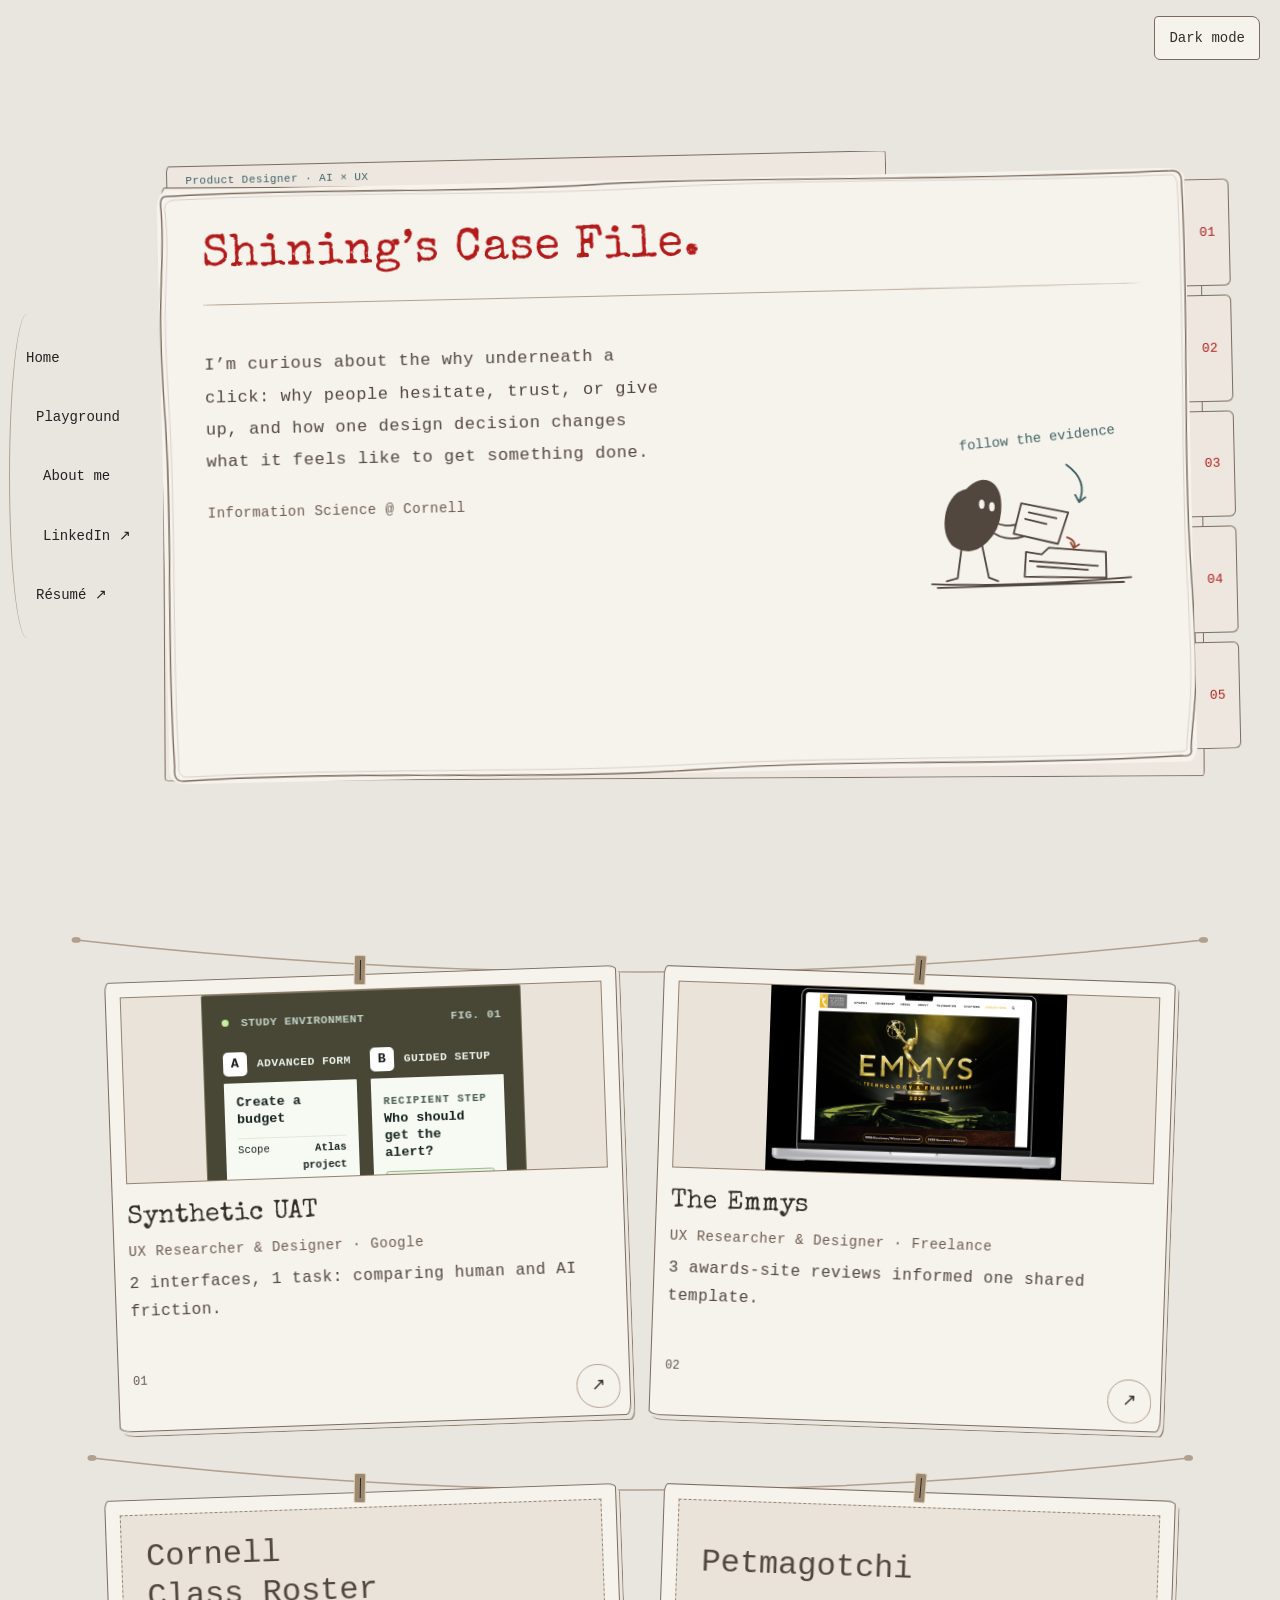
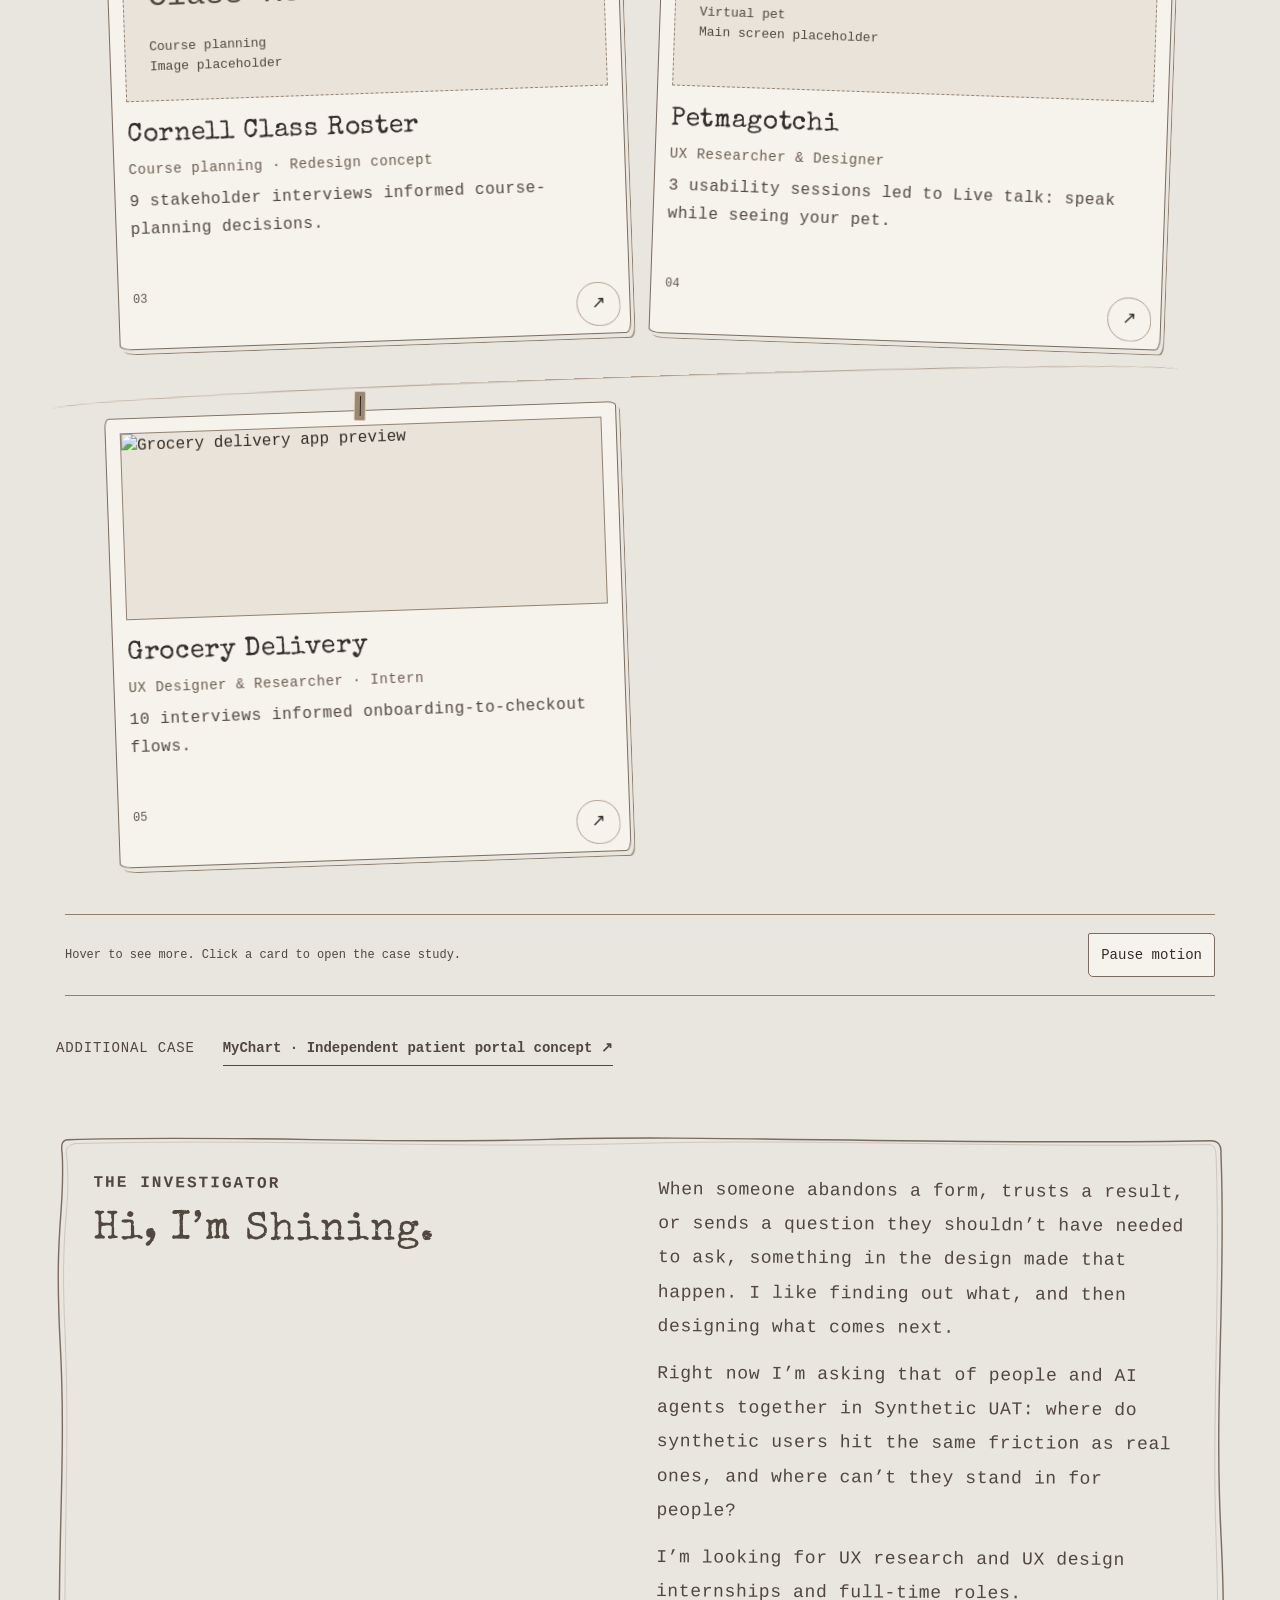
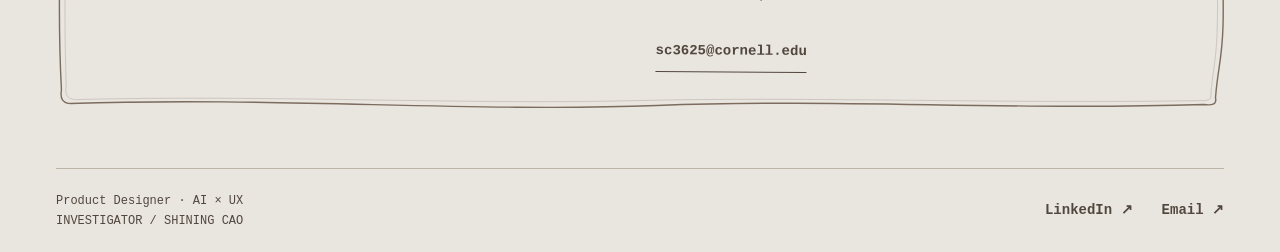
==== commit 187384a9: "Add Petmagotchi case and focus the featured project collection" ====
--- a/index.html
+++ b/index.html
@@ -1,7 +1,7 @@
-<!doctype html><html lang="en"><head><meta charset="utf-8"><meta name="viewport" content="width=device-width,initial-scale=1"><title>Shining Cao — UX Researcher &amp; Designer · AI × UX</title><meta name="description" content="UX researcher and designer curious about why people hesitate, trust or give up, and how design changes that. AI × UX."><meta name="theme-color" content="#e9e5df"><link rel="stylesheet" href="style.css"><script src="compare.js" defer></script><link rel="stylesheet" href="archive.css"><link rel="stylesheet" href="scene.css?v=ink-12"><script src="scene-motion.js?v=sketch-motion" defer></script><link rel="stylesheet" href="handdrawn.css?v=floating-pen"><link rel="stylesheet" href="homepage.css?v=full-screen-folder-9"><link rel="stylesheet" href="sketch-motion.css?v=original-cards-2"><link rel="stylesheet" href="typography.css?v=neutral-menu-2"><script src="homepage-theme.js?v=light-default-2"></script></head><body class="scene-home">
+<!doctype html><html lang="en"><head><meta charset="utf-8"><meta name="viewport" content="width=device-width,initial-scale=1"><title>Shining Cao — Product Designer · AI × UX</title><meta name="description" content="Product designer exploring AI × UX through user research, prototyping, and evidence-led design decisions."><meta name="theme-color" content="#e9e5df"><link rel="stylesheet" href="style.css"><script src="compare.js" defer></script><link rel="stylesheet" href="archive.css"><link rel="stylesheet" href="scene.css?v=ink-12"><script src="scene-motion.js?v=sketch-motion" defer></script><link rel="stylesheet" href="handdrawn.css?v=floating-pen"><link rel="stylesheet" href="homepage.css?v=full-screen-folder-9"><link rel="stylesheet" href="sketch-motion.css?v=original-cards-2"><link rel="stylesheet" href="typography.css?v=neutral-menu-2"><script src="homepage-theme.js?v=light-default-2"></script></head><body class="scene-home">
 <a class="skip" href="#main">Skip to content</a>
-<header class="shell nav"><a class="brand" href="./"><span class="mark" aria-hidden="true">⌕</span><span>Shining Cao<small class="brand-role">UX Researcher &amp; Designer · AI × UX</small></span></a><nav aria-label="Main navigation"><a href="#work">Case files</a><a href="#about">About</a><a class="contact" href="mailto:sc3625@cornell.edu">Contact <span aria-hidden="true">↗</span></a></nav></header>
-<main id="main"><button type="button" class="theme-toggle" aria-label="Switch to dark mode" aria-pressed="true">Dark mode</button><button class="ink-menu-toggle" aria-label="Open navigation" aria-expanded="false" hidden><svg viewBox="0 0 40 110" aria-hidden="true"><g fill="none" stroke="currentColor" stroke-width="1.5"><path d="M15 15 Q20 3 25 15 L26 73 L20 99 L14 73Z" fill="#fafbfc"/><path d="M15 20 L25 20 M14 73 L26 73 M20 79 L20 96 M24 25 L29 25 L29 53"/><circle cx="20" cy="80" r="2"/></g></svg></button><nav class="desk-dock" aria-label="UX Researcher &amp; Designer · AI × UX navigation">
+<header class="shell nav"><a class="brand" href="./"><span class="mark" aria-hidden="true">⌕</span><span>Shining Cao<small class="brand-role">Product Designer · AI × UX</small></span></a><nav aria-label="Main navigation"><a href="#work">Case files</a><a href="#about">About</a><a class="contact" href="mailto:sc3625@cornell.edu">Contact <span aria-hidden="true">↗</span></a></nav></header>
+<main id="main"><button type="button" class="theme-toggle" aria-label="Switch to dark mode" aria-pressed="true">Dark mode</button><button class="ink-menu-toggle" aria-label="Open navigation" aria-expanded="false" hidden><svg viewBox="0 0 40 110" aria-hidden="true"><g fill="none" stroke="currentColor" stroke-width="1.5"><path d="M15 15 Q20 3 25 15 L26 73 L20 99 L14 73Z" fill="#fafbfc"/><path d="M15 20 L25 20 M14 73 L26 73 M20 79 L20 96 M24 25 L29 25 L29 53"/><circle cx="20" cy="80" r="2"/></g></svg></button><nav class="desk-dock" aria-label="Product Designer · AI × UX navigation">
 <a href="./" aria-label="Home"><span class="dock-label">Home</span></a>
 <a href="playground/" aria-label="Playground"><span class="dock-label">Playground</span></a>
 <a href="#about" aria-label="About Shining"><span class="dock-label">About me</span></a>
@@ -16,14 +16,14 @@
 
 <div class="folder-landing">
 <div class="case-folder">
-<div class="folder-label">Product Designer - AI × UX</div>
+<div class="folder-label">Product Designer · AI × UX</div>
 <div class="folder-pages" aria-hidden="true"></div>
 <nav class="archive-tabs" aria-label="Project case files">
 <a href="synthetic-uat/" aria-label="Project 01 — Synthetic UAT" data-destination="Synthetic UAT">01</a>
 <a href="emmys/" aria-label="Project 02 — The Emmys" data-destination="The Emmys">02</a>
 <a href="cornell-class-roster/" aria-label="Project 03 — Cornell Class Roster" data-destination="Cornell Class Roster">03</a>
-<a href="grocery-delivery/" aria-label="Project 04 — Grocery Delivery" data-destination="Grocery Delivery">04</a>
-<a href="mychart/" aria-label="Project 05 — MyChart" data-destination="MyChart">05</a>
+<a href="petmagotchi/" aria-label="Project 04 — Petmagotchi" data-destination="Petmagotchi">04</a>
+<a href="grocery-delivery/" aria-label="Project 05 — Grocery Delivery" data-destination="Grocery Delivery">05</a>
 </nav>
 <div class="folder-paper">
 <svg class="sketch-outline" viewBox="0 0 1000 600" preserveAspectRatio="none" aria-hidden="true" focusable="false"><path class="sketch-line" d="M12 9 C155 3 286 13 421 7 S750 12 985 6 Q995 6 994 19 C999 150 989 275 995 410 S994 535 991 584 Q993 593 981 591 C810 598 672 586 515 594 S189 586 16 594 Q6 594 8 580 C2 452 12 350 6 223 S10 84 7 23 Q5 9 12 9Z"/><path class="sketch-echo" d="M18 13 C197 7 334 17 491 11 S801 14 982 10 Q990 8 990 23 C994 169 987 294 991 418 S990 537 987 581 Q989 588 976 587 C805 591 644 584 497 589 S183 584 19 590 Q10 589 12 576 C8 453 15 329 10 209 S15 88 11 27 Q8 15 18 13Z"/></svg>
@@ -69,7 +69,7 @@
     <div class="board-bottom"><span class="connector"></span><span>SHARED EVALUATOR</span><span class="connector"></span></div></div></div>
 <div class="case-front-copy">
 <h2>Synthetic UAT</h2>
-<p class="case-role">UX Researcher &amp; Designer · Google</p><p class="case-blurb">Where AI agents and people hit the same friction.</p>
+<p class="case-role">UX Researcher &amp; Designer · Google</p><p class="case-blurb">2 interfaces, 1 task: comparing human and AI friction.</p>
 </div>
 <span class="case-caption" aria-hidden="true">01</span>
 <a class="case-flip" href="synthetic-uat/" aria-label="Open Synthetic UAT case study"></a>
@@ -92,7 +92,7 @@
 <div class="case-preview"><img src="assets/cases/emmy-awards-tech-cover.jpg" alt="Laptop displaying the 2026 Technology &amp; Engineering Emmy Awards page"></div>
 <div class="case-front-copy">
 <h2>The Emmys</h2>
-<p class="case-role">UX Researcher &amp; Designer · Freelance</p><p class="case-blurb">One template for every award category.</p>
+<p class="case-role">UX Researcher &amp; Designer · Freelance</p><p class="case-blurb">3 awards-site reviews informed one shared template.</p>
 </div>
 <span class="case-caption" aria-hidden="true">02</span>
 <a class="case-flip" href="emmys/" aria-label="Open The Emmys case study"></a>
@@ -113,12 +113,13 @@
 <div class="case-faces">
 <div class="case-face case-front">
 <div class="case-preview cornell-preview"><span class="cornell-preview-title">Cornell<br>Class Roster</span><span class="cornell-preview-note">Course planning<br>Image placeholder</span></div>
-<div class="case-front-copy"><h2>Cornell Class Roster</h2><p class="case-role">Course planning · Redesign concept</p><p class="case-blurb">Making Course Planning Less Guesswork.</p></div>
+<div class="case-front-copy"><h2>Cornell Class Roster</h2><p class="case-role">Course planning · Redesign concept</p><p class="case-blurb">9 stakeholder interviews informed course-planning decisions.</p></div>
 <span class="case-caption" aria-hidden="true">03</span>
 <a class="case-flip" href="cornell-class-roster/" aria-label="Open Cornell Class Roster case study"></a><a class="case-study-arrow" href="cornell-class-roster/" aria-label="Open Cornell Class Roster case study">↗</a>
 </div>
 <div class="case-face case-back" inert><h2>Cornell Class Roster</h2><p class="case-organization">Academic planning · Decision support</p><p class="case-role">Redesign concept</p><p class="case-blurb">Connecting Degree Tracker, Course Reviews, GPA Data, and Schedule Planner in one course-planning experience.</p><a class="case-flip" href="cornell-class-roster/" aria-label="Open Cornell Class Roster case study"></a><a class="case-study-arrow" href="cornell-class-roster/" aria-label="Open Cornell Class Roster case study">↗</a></div>
 </div></article>
+<article class="hanging-case petmagotchi-card"><span class="clothes-peg" aria-hidden="true"></span><div class="case-faces"><div class="case-face case-front"><div class="case-preview cornell-preview"><span class="cornell-preview-title">Petmagotchi</span><span class="cornell-preview-note">Virtual pet<br>Main screen placeholder</span></div><div class="case-front-copy"><h2>Petmagotchi</h2><p class="case-role">UX Researcher &amp; Designer</p><p class="case-blurb">3 usability sessions led to Live talk: speak while seeing your pet.</p></div><span class="case-caption" aria-hidden="true">04</span><a class="case-flip" href="petmagotchi/" aria-label="Open Petmagotchi case study"></a><a class="case-study-arrow" href="petmagotchi/" aria-label="Open Petmagotchi case study">↗</a></div><div class="case-face case-back" inert><h2>Petmagotchi</h2><p class="case-role">UX Researcher &amp; Designer</p><p class="case-blurb">6 interviews and 3 usability sessions informed a talking experience that keeps the pet visible.</p><a class="case-flip" href="petmagotchi/" aria-label="Open Petmagotchi case study"></a><a class="case-study-arrow" href="petmagotchi/" aria-label="Open Petmagotchi case study">↗</a></div></div></article>
 <article class="hanging-case grocery-card">
 <span class="clothes-peg" aria-hidden="true"></span>
 <div class="case-faces">
@@ -126,9 +127,9 @@
 <div class="case-preview"><img src="https://framerusercontent.com/images/eLw8Jz6VNgsqVZp3YiJ2BFUaBk.png?width=697&amp;height=481" alt="Grocery delivery app preview"></div>
 <div class="case-front-copy">
 <h2>Grocery Delivery</h2>
-<p class="case-role">UX Designer &amp; Researcher · Intern</p><p class="case-blurb">What students without cars told me about getting groceries, and the app I designed from it.</p>
+<p class="case-role">UX Designer &amp; Researcher · Intern</p><p class="case-blurb">10 interviews informed onboarding-to-checkout flows.</p>
 </div>
-<span class="case-caption" aria-hidden="true">04</span>
+<span class="case-caption" aria-hidden="true">05</span>
 <a class="case-flip" href="grocery-delivery/" aria-label="Open Grocery Delivery case study"></a>
 <a class="case-study-arrow" href="grocery-delivery/" aria-label="Open Grocery Delivery case study">↗</a>
 </div>
@@ -142,29 +143,7 @@
 </div>
 </div>
 </article>
-<article class="hanging-case mychart-card">
-<span class="clothes-peg" aria-hidden="true"></span>
-<div class="case-faces">
-<div class="case-face case-front">
-<div class="case-preview"><img src="https://framerusercontent.com/images/4rtu1hU4GfPZsuJuVB70tgIRSwg.png?width=1550&amp;height=884" alt="MyChart interface preview"></div>
-<div class="case-front-copy">
-<h2>MyChart</h2>
-<p class="case-role">Heuristic evaluation · Course project</p><p class="case-blurb">Redesigned login, navigation and lab results in a patient portal.</p>
-</div>
-<span class="case-caption" aria-hidden="true">05</span>
-<a class="case-flip" href="mychart/" aria-label="Open MyChart case study"></a>
-<a class="case-study-arrow" href="mychart/" aria-label="Open MyChart case study">↗</a>
-</div>
-<div class="case-face case-back" inert>
-<h2>MyChart</h2>
-<p class="case-organization">Course project · 3 months</p>
-<p class="case-role">Heuristic evaluation and redesign</p>
-<p class="case-blurb">Evaluated a patient portal against usability heuristics, then redesigned login, navigation and lab results.</p>
-<a class="case-flip" href="mychart/" aria-label="Open MyChart case study"></a>
-<a class="case-study-arrow" href="mychart/" aria-label="Open MyChart case study">↗</a>
-</div>
-</div>
-</article>
+
 </section>
 
 
@@ -172,5 +151,5 @@
 </div>
 </div>
 <div class="desk-controls"><span class="desk-status">Hover to see more. Click a card to open the case study.</span><button type="button" class="motion-toggle" aria-pressed="false" hidden>Pause motion</button></div>
-</section><section id="about" class="shell about"><svg class="sketch-outline" viewBox="0 0 1000 600" preserveAspectRatio="none" aria-hidden="true" focusable="false"><path class="sketch-line" d="M12 9 C155 3 286 13 421 7 S750 12 985 6 Q995 6 994 19 C999 150 989 275 995 410 S994 535 991 584 Q993 593 981 591 C810 598 672 586 515 594 S189 586 16 594 Q6 594 8 580 C2 452 12 350 6 223 S10 84 7 23 Q5 9 12 9Z"/><path class="sketch-echo" d="M18 13 C197 7 334 17 491 11 S801 14 982 10 Q990 8 990 23 C994 169 987 294 991 418 S990 537 987 581 Q989 588 976 587 C805 591 644 584 497 589 S183 584 19 590 Q10 589 12 576 C8 453 15 329 10 209 S15 88 11 27 Q8 15 18 13Z"/></svg><div><p class="label">THE INVESTIGATOR</p><h2>Hi, I’m Shining.</h2></div><div><p>When someone abandons a form, trusts a result, or sends a question they shouldn’t have needed to ask, something in the design made that happen. I like finding out what, and then designing what comes next.</p><p>Right now I’m asking that of people and AI agents together in Synthetic UAT: where do synthetic users hit the same friction as real ones, and where can’t they stand in for people?</p><p>I’m looking for UX research and UX design internships and full-time roles.</p><div class="about-contact"><button type="button" class="text-link copy-email" aria-label="Copy email address sc3625@cornell.edu" title="Copy email address">sc3625@cornell.edu</button><span class="copy-email-status" role="status"></span></div></div></section></main>
-<footer class="shell footer"><span>UX Researcher &amp; Designer · AI × UX<br>INVESTIGATOR / SHINING CAO</span><div><a href="https://www.linkedin.com/in/shining-c-794804326">LinkedIn ↗</a><a href="mailto:sc3625@cornell.edu">Email ↗</a></div></footer></body></html>+</section><aside class="shell additional-work" aria-label="Additional case study"><span>Additional case</span><a class="text-link" href="mychart/">MyChart · Independent patient portal concept ↗</a></aside><section id="about" class="shell about"><svg class="sketch-outline" viewBox="0 0 1000 600" preserveAspectRatio="none" aria-hidden="true" focusable="false"><path class="sketch-line" d="M12 9 C155 3 286 13 421 7 S750 12 985 6 Q995 6 994 19 C999 150 989 275 995 410 S994 535 991 584 Q993 593 981 591 C810 598 672 586 515 594 S189 586 16 594 Q6 594 8 580 C2 452 12 350 6 223 S10 84 7 23 Q5 9 12 9Z"/><path class="sketch-echo" d="M18 13 C197 7 334 17 491 11 S801 14 982 10 Q990 8 990 23 C994 169 987 294 991 418 S990 537 987 581 Q989 588 976 587 C805 591 644 584 497 589 S183 584 19 590 Q10 589 12 576 C8 453 15 329 10 209 S15 88 11 27 Q8 15 18 13Z"/></svg><div><p class="label">THE INVESTIGATOR</p><h2>Hi, I’m Shining.</h2></div><div><p>When someone abandons a form, trusts a result, or sends a question they shouldn’t have needed to ask, something in the design made that happen. I like finding out what, and then designing what comes next.</p><p>Right now I’m asking that of people and AI agents together in Synthetic UAT: where do synthetic users hit the same friction as real ones, and where can’t they stand in for people?</p><p>I’m looking for UX research and UX design internships and full-time roles.</p><div class="about-contact"><button type="button" class="text-link copy-email" aria-label="Copy email address sc3625@cornell.edu" title="Copy email address">sc3625@cornell.edu</button><span class="copy-email-status" role="status"></span></div></div></section></main>
+<footer class="shell footer"><span>Product Designer · AI × UX<br>INVESTIGATOR / SHINING CAO</span><div><a href="https://www.linkedin.com/in/shining-c-794804326">LinkedIn ↗</a><a href="mailto:sc3625@cornell.edu">Email ↗</a></div></footer></body></html>
--- a/homepage.css
+++ b/homepage.css
@@ -231,3 +231,8 @@
 .scene-home .folder-landing .archive-statement>strong{font-size:16px}
 .scene-home .case-clothesline{margin-top:28px}
 }
+/* A quiet secondary entry keeps the main collection to five cases. */
+.scene-home .additional-work{display:flex;align-items:baseline;flex-wrap:wrap;gap:12px 28px;margin-top:40px;font-size:16px;line-height:1.8;color:#e3d6c6}
+.scene-home .additional-work>span{font-size:14px;text-transform:uppercase;letter-spacing:.06em}
+html[data-theme="light"] .scene-home .additional-work{color:#51473e}
+@media(max-width:760px){.scene-home .additional-work{flex-direction:column;gap:8px}}
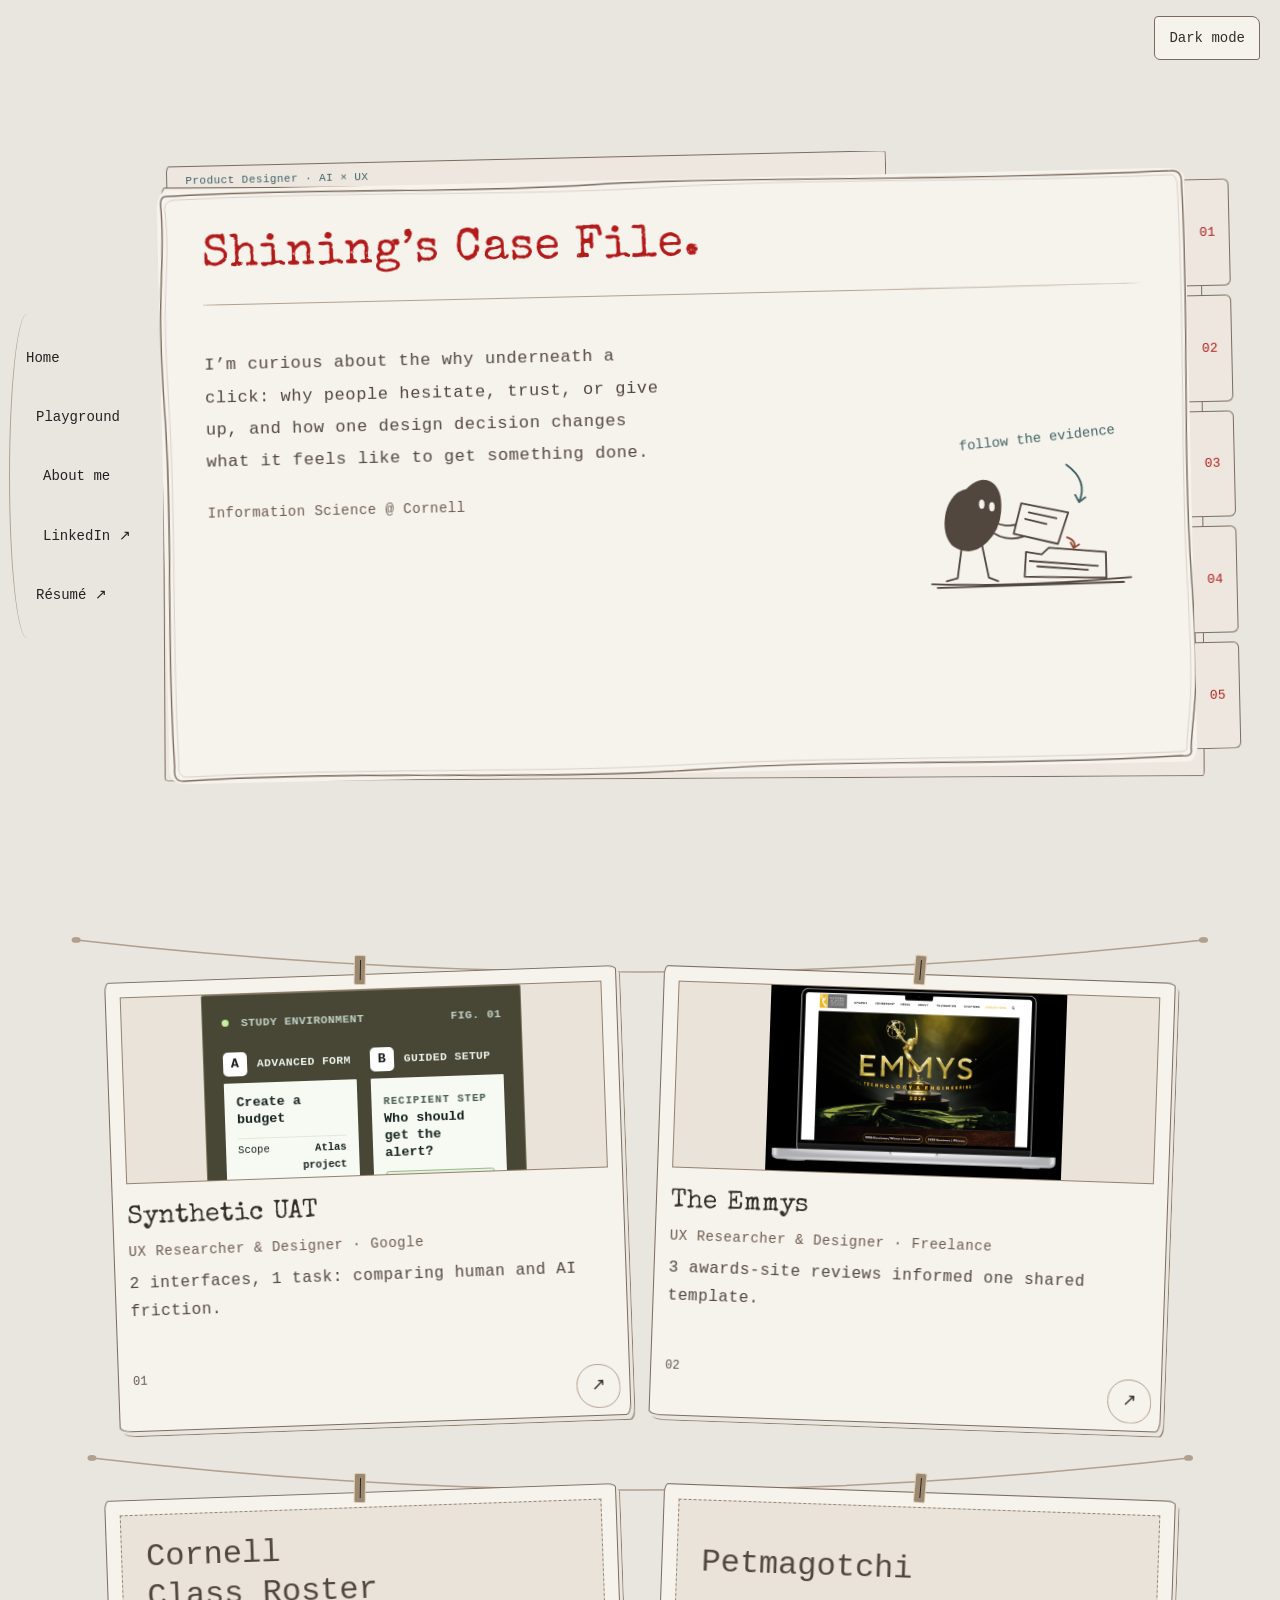
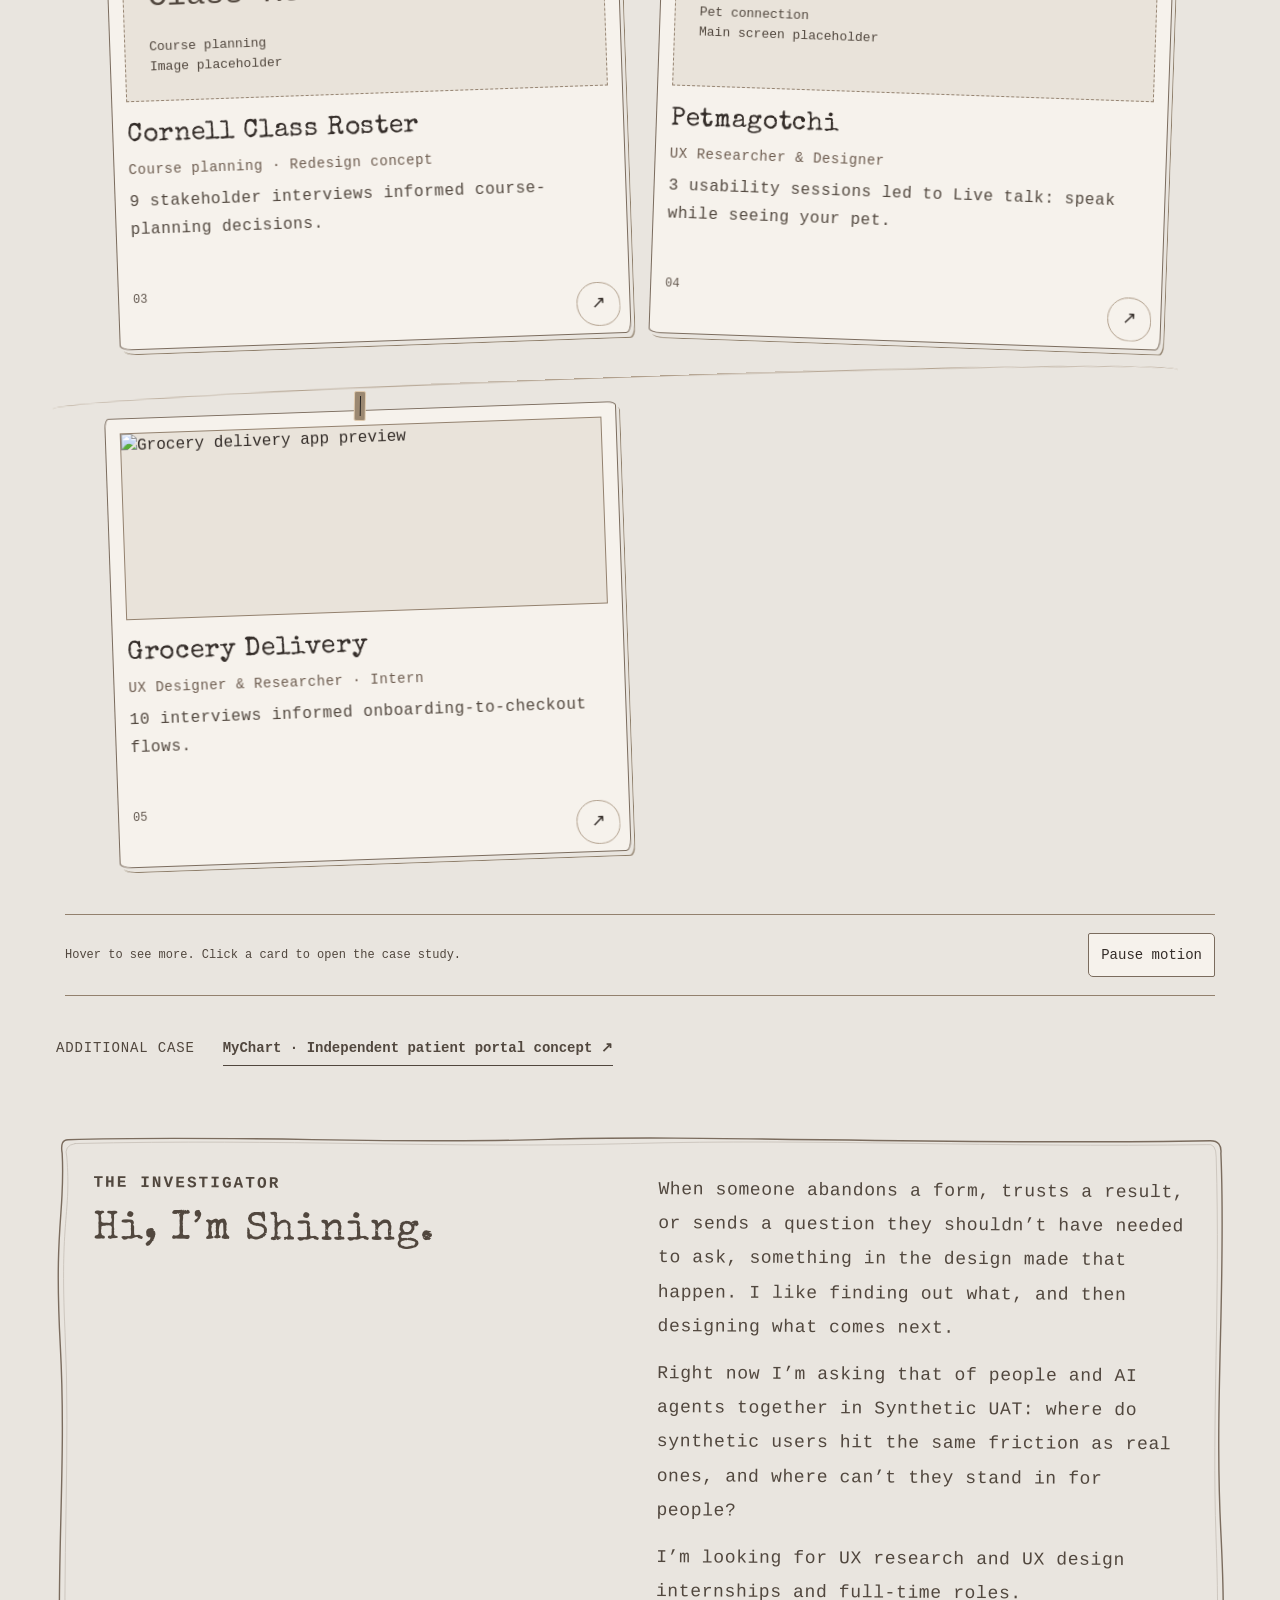
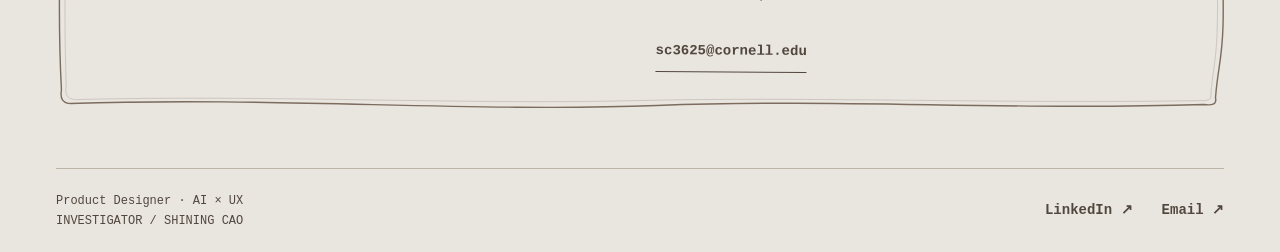
==== commit d0563fa6: "Add confirmed Petmagotchi audience, context, and interview findings" ====
--- a/index.html
+++ b/index.html
@@ -119,7 +119,7 @@
 </div>
 <div class="case-face case-back" inert><h2>Cornell Class Roster</h2><p class="case-organization">Academic planning · Decision support</p><p class="case-role">Redesign concept</p><p class="case-blurb">Connecting Degree Tracker, Course Reviews, GPA Data, and Schedule Planner in one course-planning experience.</p><a class="case-flip" href="cornell-class-roster/" aria-label="Open Cornell Class Roster case study"></a><a class="case-study-arrow" href="cornell-class-roster/" aria-label="Open Cornell Class Roster case study">↗</a></div>
 </div></article>
-<article class="hanging-case petmagotchi-card"><span class="clothes-peg" aria-hidden="true"></span><div class="case-faces"><div class="case-face case-front"><div class="case-preview cornell-preview"><span class="cornell-preview-title">Petmagotchi</span><span class="cornell-preview-note">Virtual pet<br>Main screen placeholder</span></div><div class="case-front-copy"><h2>Petmagotchi</h2><p class="case-role">UX Researcher &amp; Designer</p><p class="case-blurb">3 usability sessions led to Live talk: speak while seeing your pet.</p></div><span class="case-caption" aria-hidden="true">04</span><a class="case-flip" href="petmagotchi/" aria-label="Open Petmagotchi case study"></a><a class="case-study-arrow" href="petmagotchi/" aria-label="Open Petmagotchi case study">↗</a></div><div class="case-face case-back" inert><h2>Petmagotchi</h2><p class="case-role">UX Researcher &amp; Designer</p><p class="case-blurb">6 interviews and 3 usability sessions informed a talking experience that keeps the pet visible.</p><a class="case-flip" href="petmagotchi/" aria-label="Open Petmagotchi case study"></a><a class="case-study-arrow" href="petmagotchi/" aria-label="Open Petmagotchi case study">↗</a></div></div></article>
+<article class="hanging-case petmagotchi-card"><span class="clothes-peg" aria-hidden="true"></span><div class="case-faces"><div class="case-face case-front"><div class="case-preview cornell-preview"><span class="cornell-preview-title">Petmagotchi</span><span class="cornell-preview-note">Pet connection<br>Main screen placeholder</span></div><div class="case-front-copy"><h2>Petmagotchi</h2><p class="case-role">UX Researcher &amp; Designer</p><p class="case-blurb">3 usability sessions led to Live talk: speak while seeing your pet.</p></div><span class="case-caption" aria-hidden="true">04</span><a class="case-flip" href="petmagotchi/" aria-label="Open Petmagotchi case study"></a><a class="case-study-arrow" href="petmagotchi/" aria-label="Open Petmagotchi case study">↗</a></div><div class="case-face case-back" inert><h2>Petmagotchi</h2><p class="case-role">UX Researcher &amp; Designer</p><p class="case-blurb">For students away from their pets: 6 interviews and 3 tests informed direct connection and Live talk.</p><a class="case-flip" href="petmagotchi/" aria-label="Open Petmagotchi case study"></a><a class="case-study-arrow" href="petmagotchi/" aria-label="Open Petmagotchi case study">↗</a></div></div></article>
 <article class="hanging-case grocery-card">
 <span class="clothes-peg" aria-hidden="true"></span>
 <div class="case-faces">
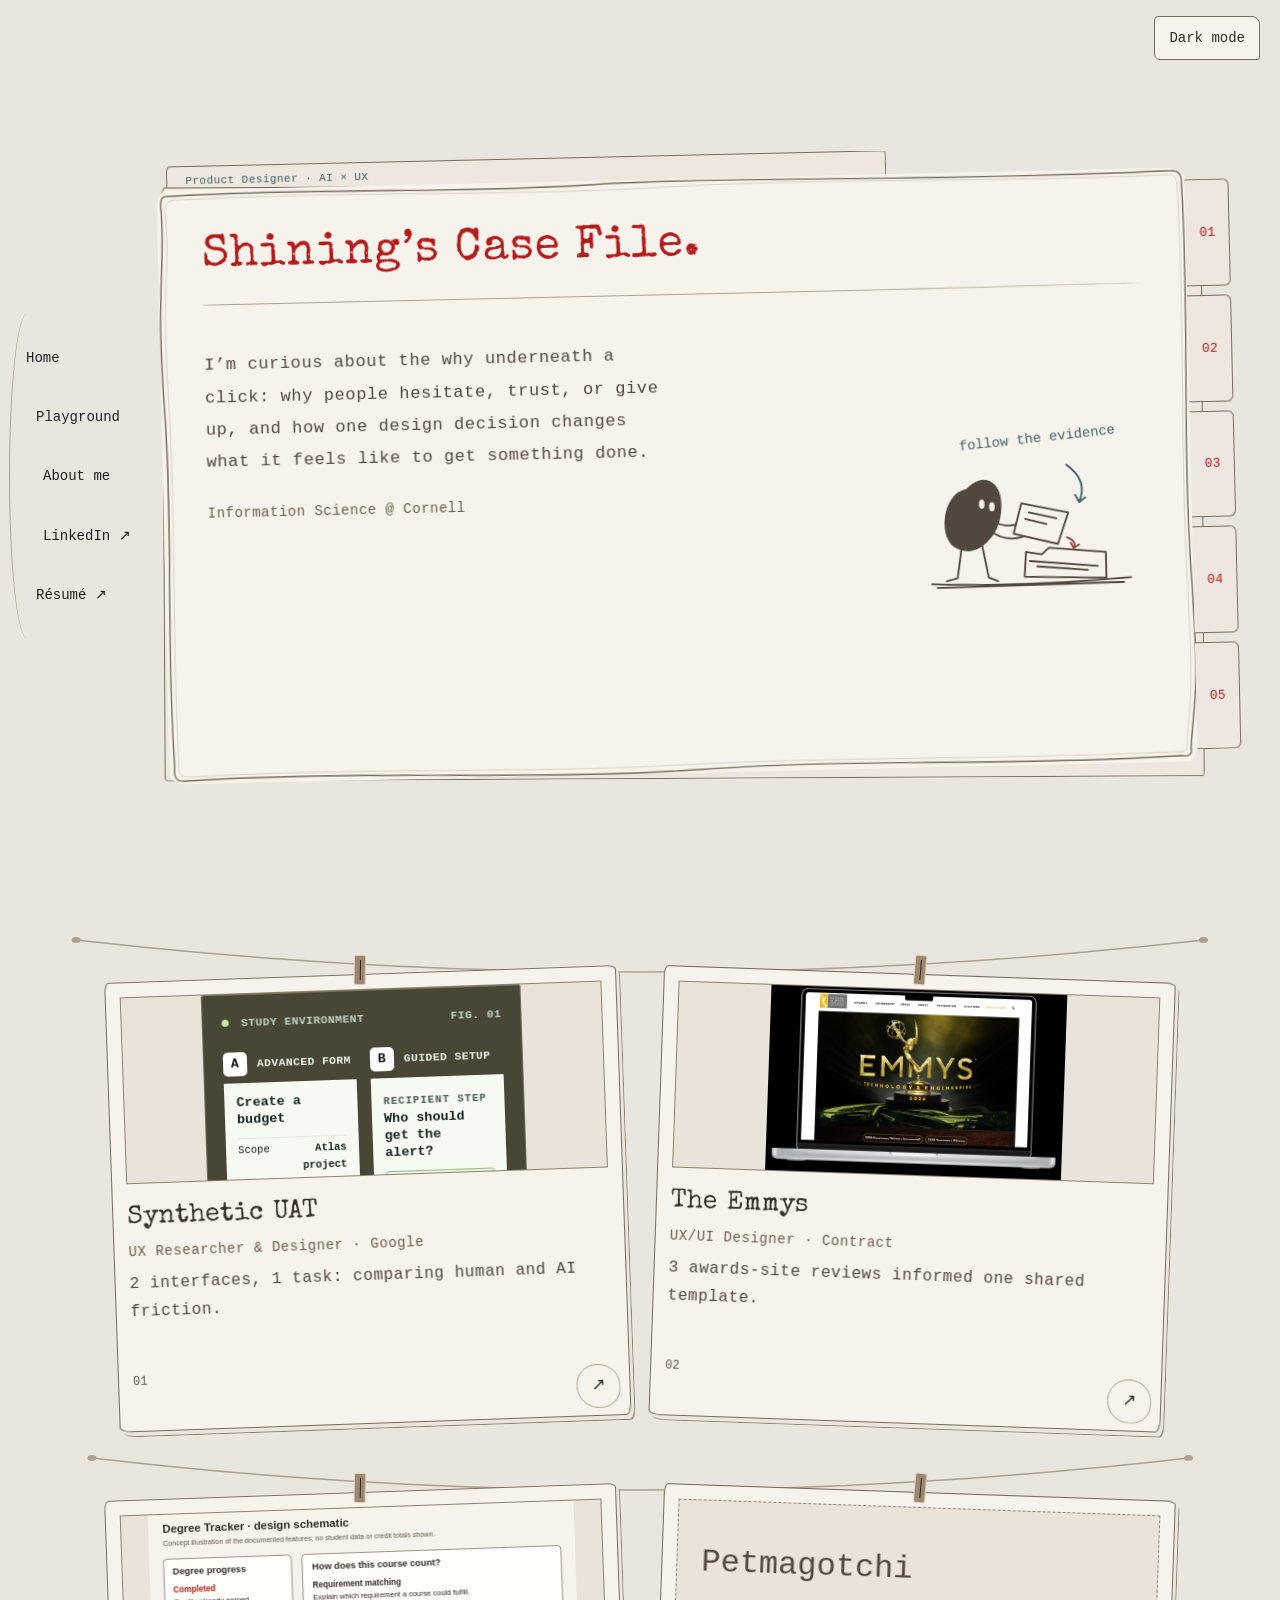
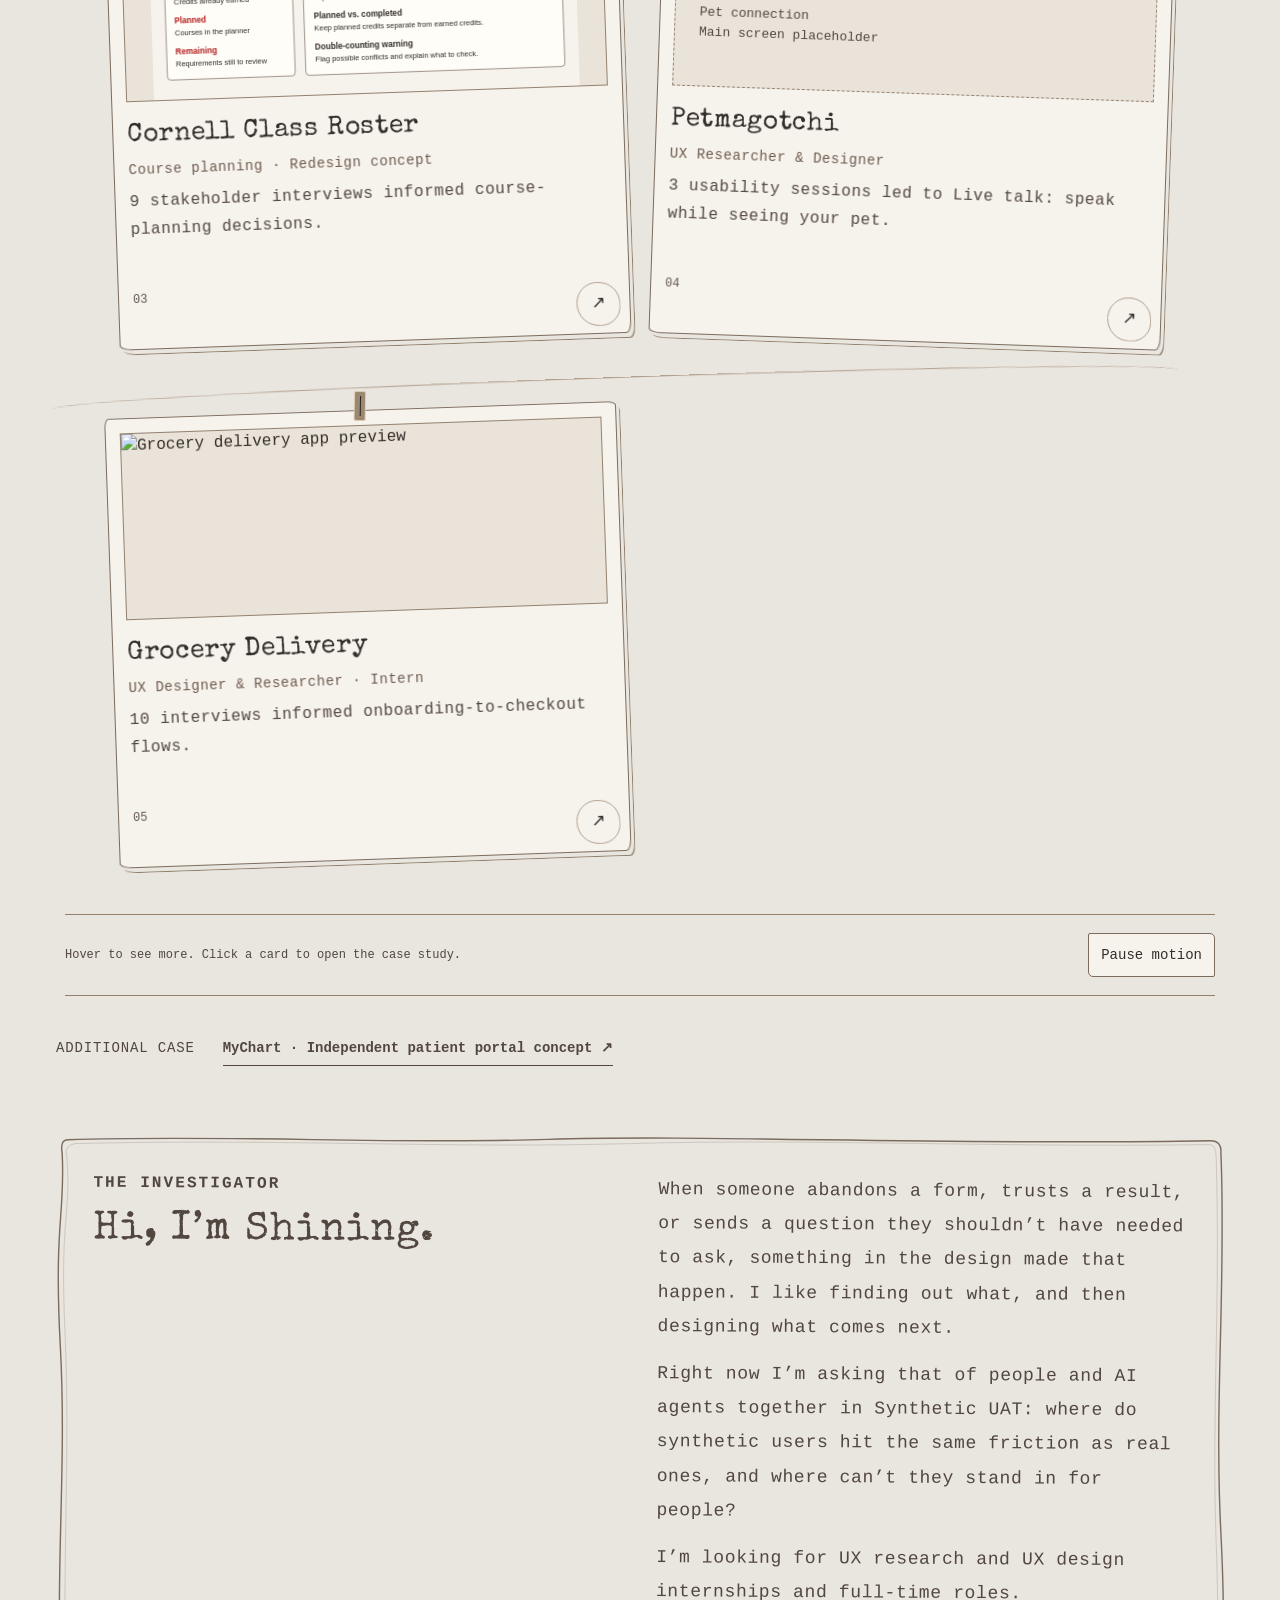
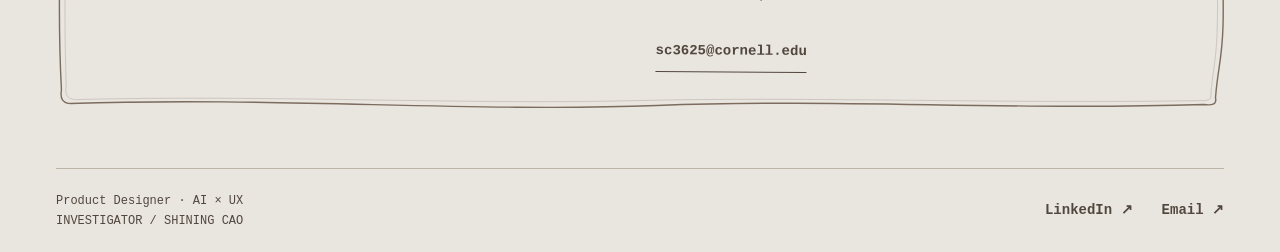
==== commit 08728808: "Align case study evidence, contract context, and visual summaries" ====
--- a/index.html
+++ b/index.html
@@ -92,7 +92,7 @@
 <div class="case-preview"><img src="assets/cases/emmy-awards-tech-cover.jpg" alt="Laptop displaying the 2026 Technology &amp; Engineering Emmy Awards page"></div>
 <div class="case-front-copy">
 <h2>The Emmys</h2>
-<p class="case-role">UX Researcher &amp; Designer · Freelance</p><p class="case-blurb">3 awards-site reviews informed one shared template.</p>
+<p class="case-role">UX/UI Designer · Contract</p><p class="case-blurb">3 awards-site reviews informed one shared template.</p>
 </div>
 <span class="case-caption" aria-hidden="true">02</span>
 <a class="case-flip" href="emmys/" aria-label="Open The Emmys case study"></a>
@@ -100,7 +100,7 @@
 </div>
 <div class="case-face case-back" inert>
 <h2>The Emmys</h2>
-<p class="case-organization">Freelance · Emmys website redesign</p>
+<p class="case-organization">Contract · Emmys website redesign</p>
 <p class="case-role">Sole designer · research to UI</p>
 <p class="case-blurb">Redesigned every award category page around one modular template, within the client’s design system.</p>
 <a class="case-flip" href="emmys/" aria-label="Open The Emmys case study"></a>
@@ -112,7 +112,7 @@
 <span class="clothes-peg" aria-hidden="true"></span>
 <div class="case-faces">
 <div class="case-face case-front">
-<div class="case-preview cornell-preview"><span class="cornell-preview-title">Cornell<br>Class Roster</span><span class="cornell-preview-note">Course planning<br>Image placeholder</span></div>
+<div class="case-preview"><img src="assets/cases/cornell-degree-tracker.svg" alt="Degree Tracker design schematic for the Cornell Class Roster concept"></div>
 <div class="case-front-copy"><h2>Cornell Class Roster</h2><p class="case-role">Course planning · Redesign concept</p><p class="case-blurb">9 stakeholder interviews informed course-planning decisions.</p></div>
 <span class="case-caption" aria-hidden="true">03</span>
 <a class="case-flip" href="cornell-class-roster/" aria-label="Open Cornell Class Roster case study"></a><a class="case-study-arrow" href="cornell-class-roster/" aria-label="Open Cornell Class Roster case study">↗</a>
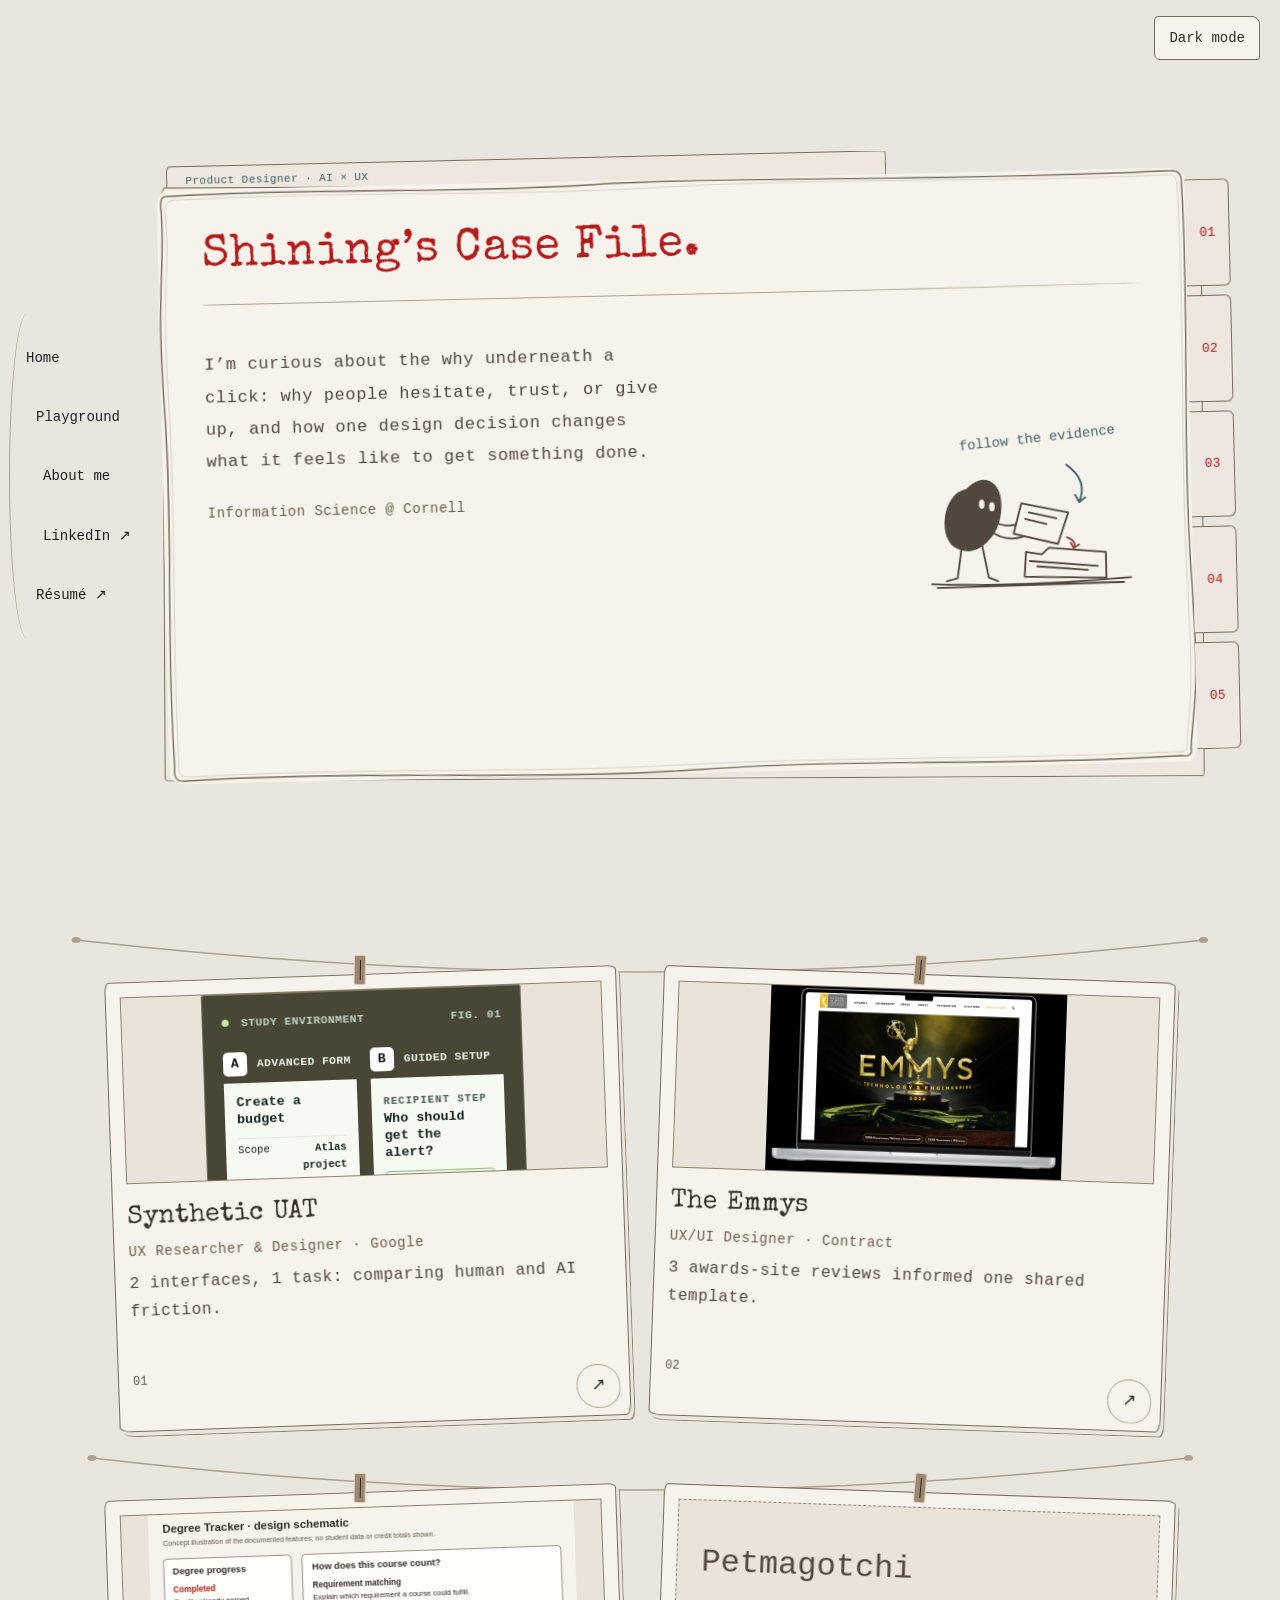
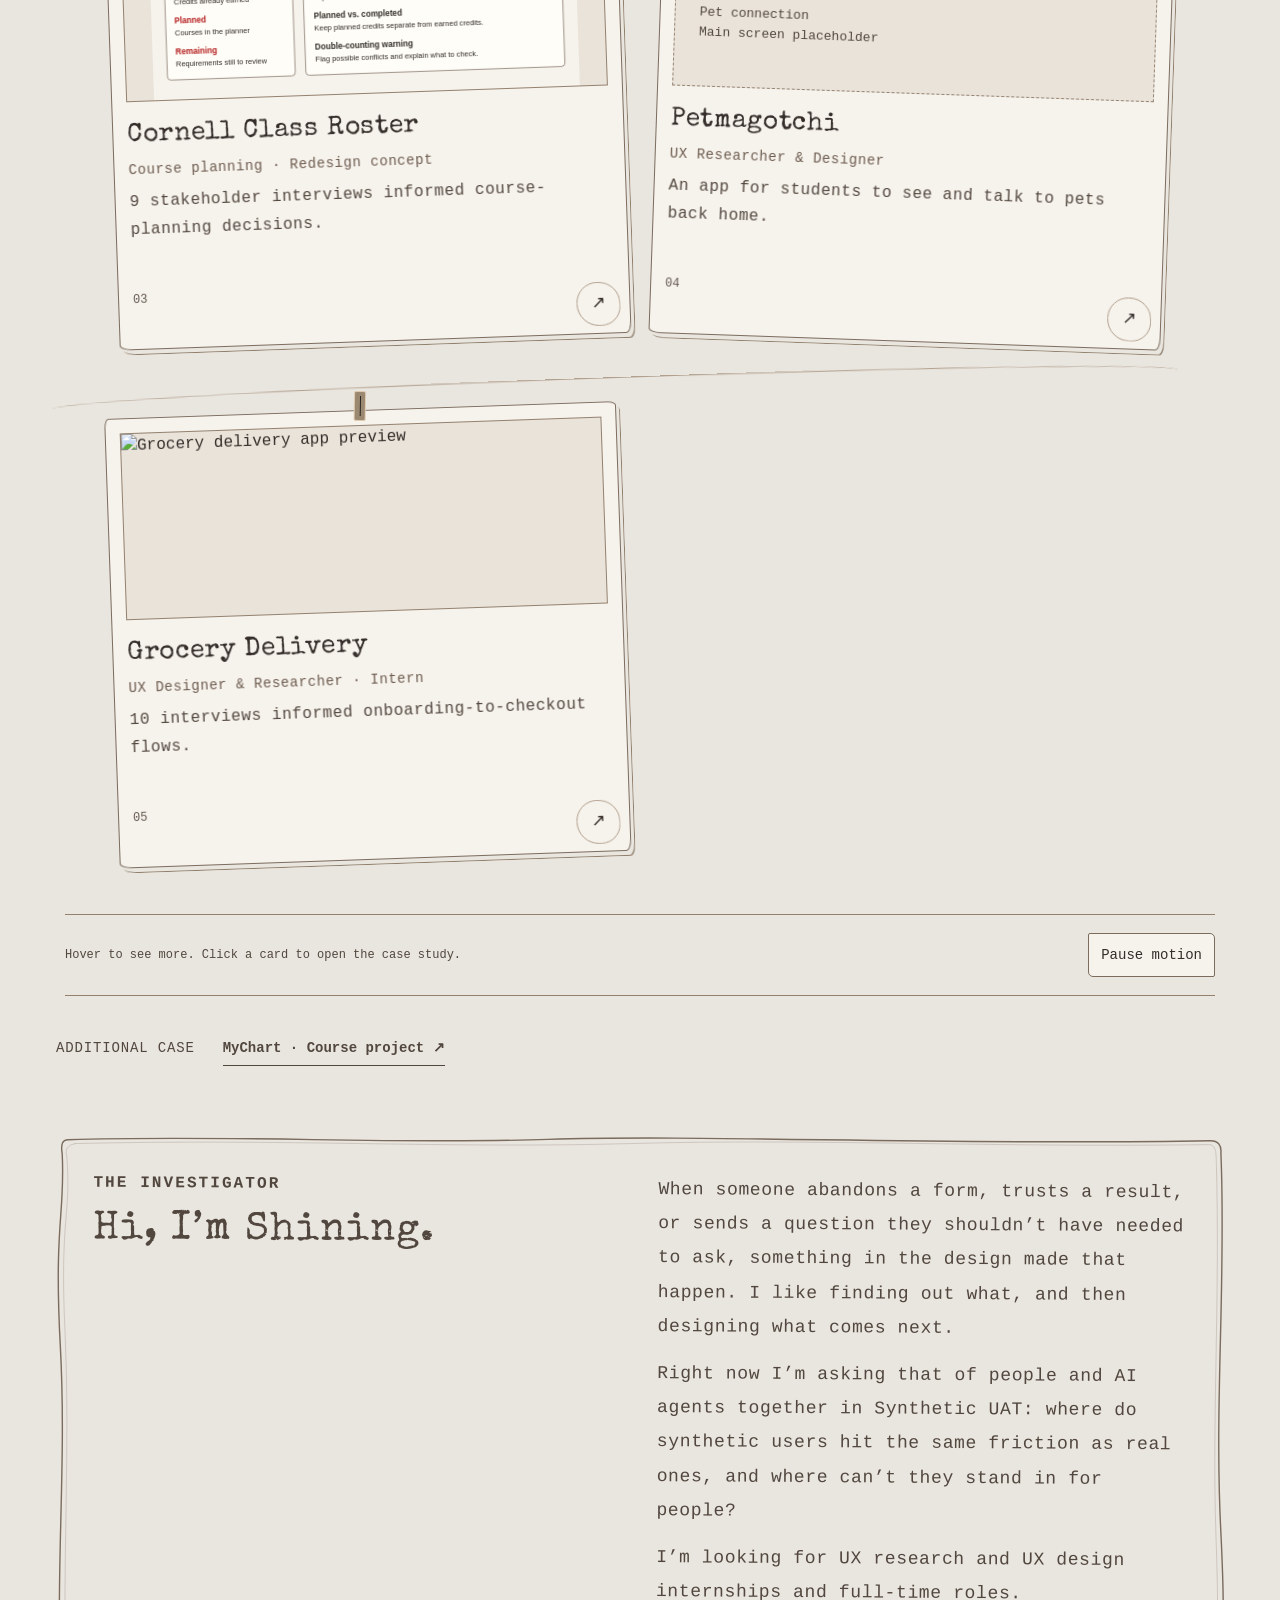
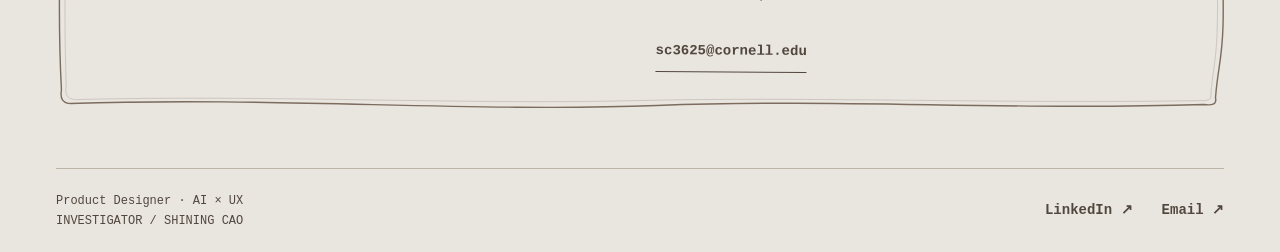
==== commit 6a0408cf: "Unify portfolio positioning and project descriptions" ====
--- a/index.html
+++ b/index.html
@@ -100,8 +100,8 @@
 </div>
 <div class="case-face case-back" inert>
 <h2>The Emmys</h2>
-<p class="case-organization">Contract · Emmys website redesign</p>
-<p class="case-role">Sole designer · research to UI</p>
+<p class="case-organization">Newtz Family Circus · Subcontracted on the Emmys website</p>
+<p class="case-role">UX/UI Designer (Contract)</p>
 <p class="case-blurb">Redesigned every award category page around one modular template, within the client’s design system.</p>
 <a class="case-flip" href="emmys/" aria-label="Open The Emmys case study"></a>
 <a class="case-study-arrow" href="emmys/" aria-label="Open The Emmys case study">↗</a>
@@ -119,7 +119,7 @@
 </div>
 <div class="case-face case-back" inert><h2>Cornell Class Roster</h2><p class="case-organization">Academic planning · Decision support</p><p class="case-role">Redesign concept</p><p class="case-blurb">Connecting Degree Tracker, Course Reviews, GPA Data, and Schedule Planner in one course-planning experience.</p><a class="case-flip" href="cornell-class-roster/" aria-label="Open Cornell Class Roster case study"></a><a class="case-study-arrow" href="cornell-class-roster/" aria-label="Open Cornell Class Roster case study">↗</a></div>
 </div></article>
-<article class="hanging-case petmagotchi-card"><span class="clothes-peg" aria-hidden="true"></span><div class="case-faces"><div class="case-face case-front"><div class="case-preview cornell-preview"><span class="cornell-preview-title">Petmagotchi</span><span class="cornell-preview-note">Pet connection<br>Main screen placeholder</span></div><div class="case-front-copy"><h2>Petmagotchi</h2><p class="case-role">UX Researcher &amp; Designer</p><p class="case-blurb">3 usability sessions led to Live talk: speak while seeing your pet.</p></div><span class="case-caption" aria-hidden="true">04</span><a class="case-flip" href="petmagotchi/" aria-label="Open Petmagotchi case study"></a><a class="case-study-arrow" href="petmagotchi/" aria-label="Open Petmagotchi case study">↗</a></div><div class="case-face case-back" inert><h2>Petmagotchi</h2><p class="case-role">UX Researcher &amp; Designer</p><p class="case-blurb">For students away from their pets: 6 interviews and 3 tests informed direct connection and Live talk.</p><a class="case-flip" href="petmagotchi/" aria-label="Open Petmagotchi case study"></a><a class="case-study-arrow" href="petmagotchi/" aria-label="Open Petmagotchi case study">↗</a></div></div></article>
+<article class="hanging-case petmagotchi-card"><span class="clothes-peg" aria-hidden="true"></span><div class="case-faces"><div class="case-face case-front"><div class="case-preview cornell-preview"><span class="cornell-preview-title">Petmagotchi</span><span class="cornell-preview-note">Pet connection<br>Main screen placeholder</span></div><div class="case-front-copy"><h2>Petmagotchi</h2><p class="case-role">UX Researcher &amp; Designer</p><p class="case-blurb">An app for students to see and talk to pets back home.</p></div><span class="case-caption" aria-hidden="true">04</span><a class="case-flip" href="petmagotchi/" aria-label="Open Petmagotchi case study"></a><a class="case-study-arrow" href="petmagotchi/" aria-label="Open Petmagotchi case study">↗</a></div><div class="case-face case-back" inert><h2>Petmagotchi</h2><p class="case-role">UX Researcher &amp; Designer</p><p class="case-blurb">For students away from their pets: 6 interviews and 3 tests informed direct connection and Live talk.</p><a class="case-flip" href="petmagotchi/" aria-label="Open Petmagotchi case study"></a><a class="case-study-arrow" href="petmagotchi/" aria-label="Open Petmagotchi case study">↗</a></div></div></article>
 <article class="hanging-case grocery-card">
 <span class="clothes-peg" aria-hidden="true"></span>
 <div class="case-faces">
@@ -151,5 +151,5 @@
 </div>
 </div>
 <div class="desk-controls"><span class="desk-status">Hover to see more. Click a card to open the case study.</span><button type="button" class="motion-toggle" aria-pressed="false" hidden>Pause motion</button></div>
-</section><aside class="shell additional-work" aria-label="Additional case study"><span>Additional case</span><a class="text-link" href="mychart/">MyChart · Independent patient portal concept ↗</a></aside><section id="about" class="shell about"><svg class="sketch-outline" viewBox="0 0 1000 600" preserveAspectRatio="none" aria-hidden="true" focusable="false"><path class="sketch-line" d="M12 9 C155 3 286 13 421 7 S750 12 985 6 Q995 6 994 19 C999 150 989 275 995 410 S994 535 991 584 Q993 593 981 591 C810 598 672 586 515 594 S189 586 16 594 Q6 594 8 580 C2 452 12 350 6 223 S10 84 7 23 Q5 9 12 9Z"/><path class="sketch-echo" d="M18 13 C197 7 334 17 491 11 S801 14 982 10 Q990 8 990 23 C994 169 987 294 991 418 S990 537 987 581 Q989 588 976 587 C805 591 644 584 497 589 S183 584 19 590 Q10 589 12 576 C8 453 15 329 10 209 S15 88 11 27 Q8 15 18 13Z"/></svg><div><p class="label">THE INVESTIGATOR</p><h2>Hi, I’m Shining.</h2></div><div><p>When someone abandons a form, trusts a result, or sends a question they shouldn’t have needed to ask, something in the design made that happen. I like finding out what, and then designing what comes next.</p><p>Right now I’m asking that of people and AI agents together in Synthetic UAT: where do synthetic users hit the same friction as real ones, and where can’t they stand in for people?</p><p>I’m looking for UX research and UX design internships and full-time roles.</p><div class="about-contact"><button type="button" class="text-link copy-email" aria-label="Copy email address sc3625@cornell.edu" title="Copy email address">sc3625@cornell.edu</button><span class="copy-email-status" role="status"></span></div></div></section></main>
+</section><aside class="shell additional-work" aria-label="Additional case study"><span>Additional case</span><a class="text-link" href="mychart/">MyChart · Course project ↗</a></aside><section id="about" class="shell about"><svg class="sketch-outline" viewBox="0 0 1000 600" preserveAspectRatio="none" aria-hidden="true" focusable="false"><path class="sketch-line" d="M12 9 C155 3 286 13 421 7 S750 12 985 6 Q995 6 994 19 C999 150 989 275 995 410 S994 535 991 584 Q993 593 981 591 C810 598 672 586 515 594 S189 586 16 594 Q6 594 8 580 C2 452 12 350 6 223 S10 84 7 23 Q5 9 12 9Z"/><path class="sketch-echo" d="M18 13 C197 7 334 17 491 11 S801 14 982 10 Q990 8 990 23 C994 169 987 294 991 418 S990 537 987 581 Q989 588 976 587 C805 591 644 584 497 589 S183 584 19 590 Q10 589 12 576 C8 453 15 329 10 209 S15 88 11 27 Q8 15 18 13Z"/></svg><div><p class="label">THE INVESTIGATOR</p><h2>Hi, I’m Shining.</h2></div><div><p>When someone abandons a form, trusts a result, or sends a question they shouldn’t have needed to ask, something in the design made that happen. I like finding out what, and then designing what comes next.</p><p>Right now I’m asking that of people and AI agents together in Synthetic UAT: where do synthetic users hit the same friction as real ones, and where can’t they stand in for people?</p><p>I’m looking for UX research and UX design internships and full-time roles.</p><div class="about-contact"><button type="button" class="text-link copy-email" aria-label="Copy email address sc3625@cornell.edu" title="Copy email address">sc3625@cornell.edu</button><span class="copy-email-status" role="status"></span></div></div></section></main>
 <footer class="shell footer"><span>Product Designer · AI × UX<br>INVESTIGATOR / SHINING CAO</span><div><a href="https://www.linkedin.com/in/shining-c-794804326">LinkedIn ↗</a><a href="mailto:sc3625@cornell.edu">Email ↗</a></div></footer></body></html>
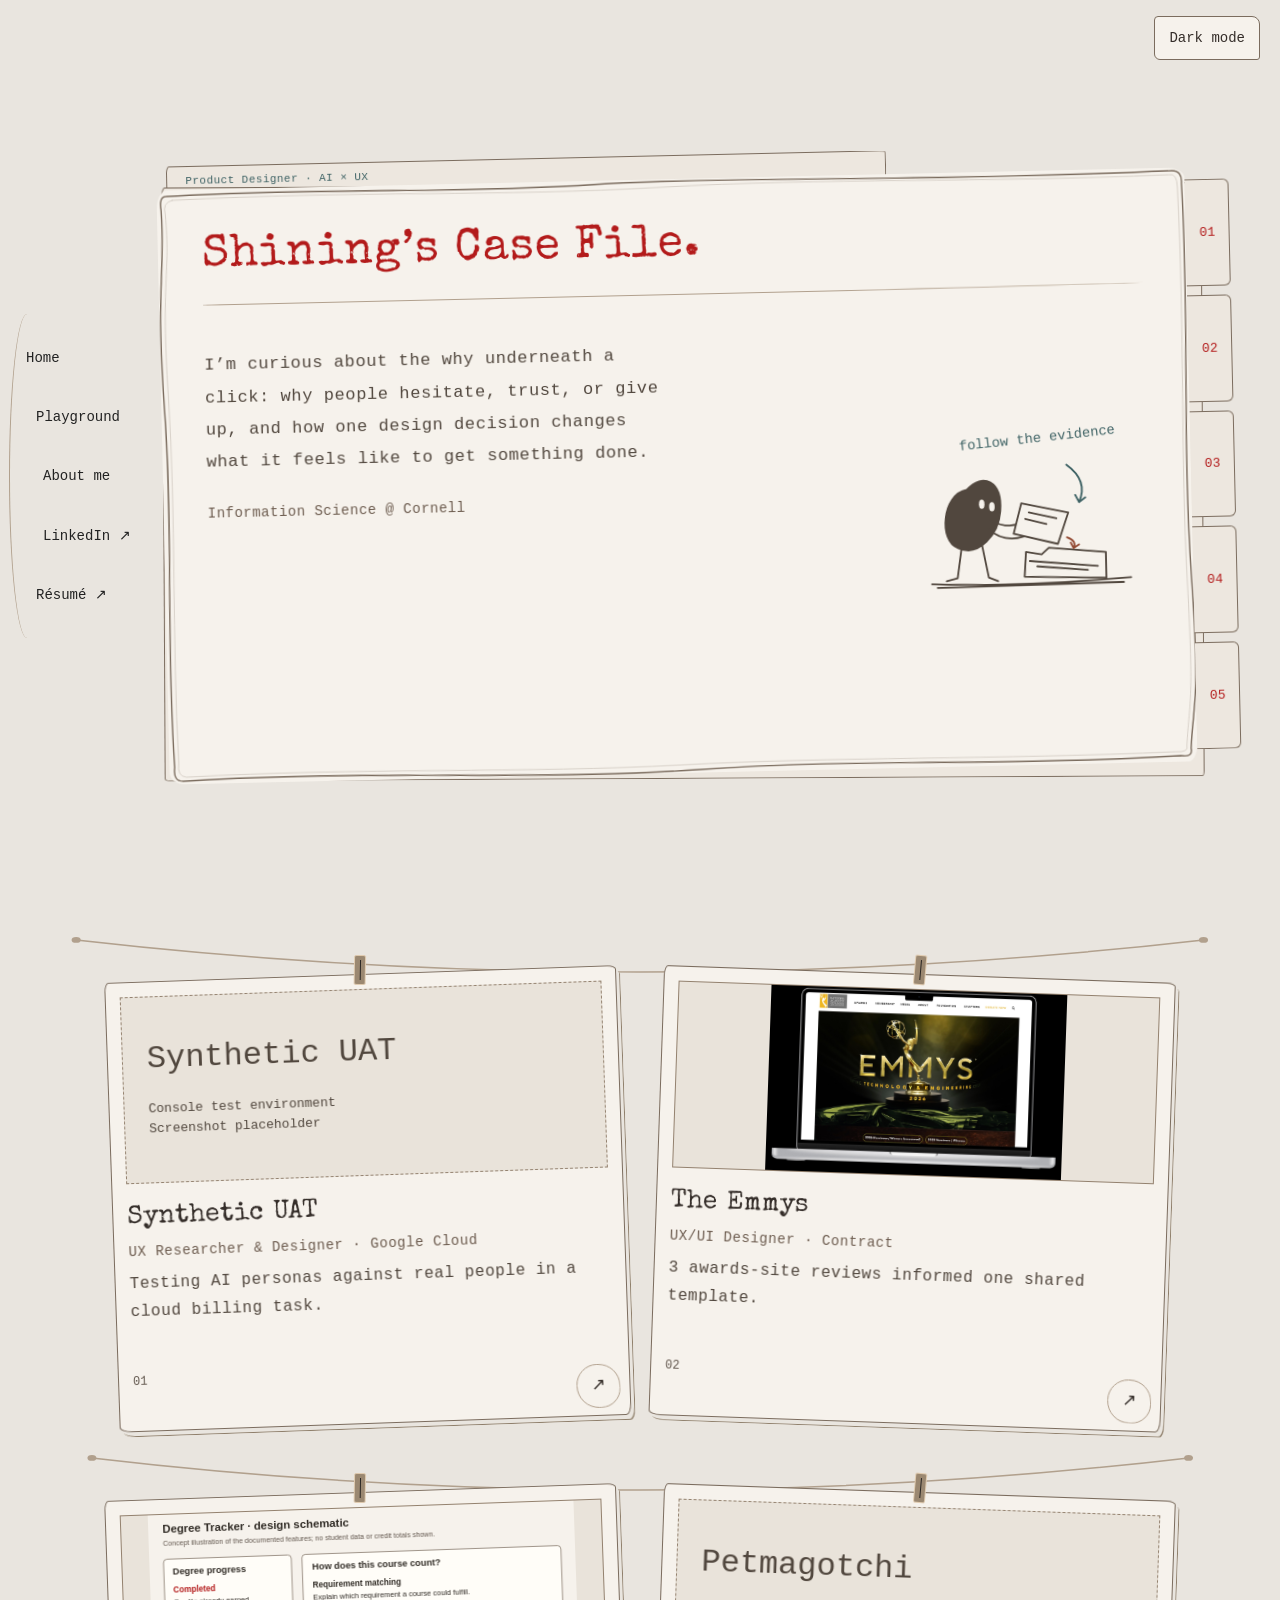
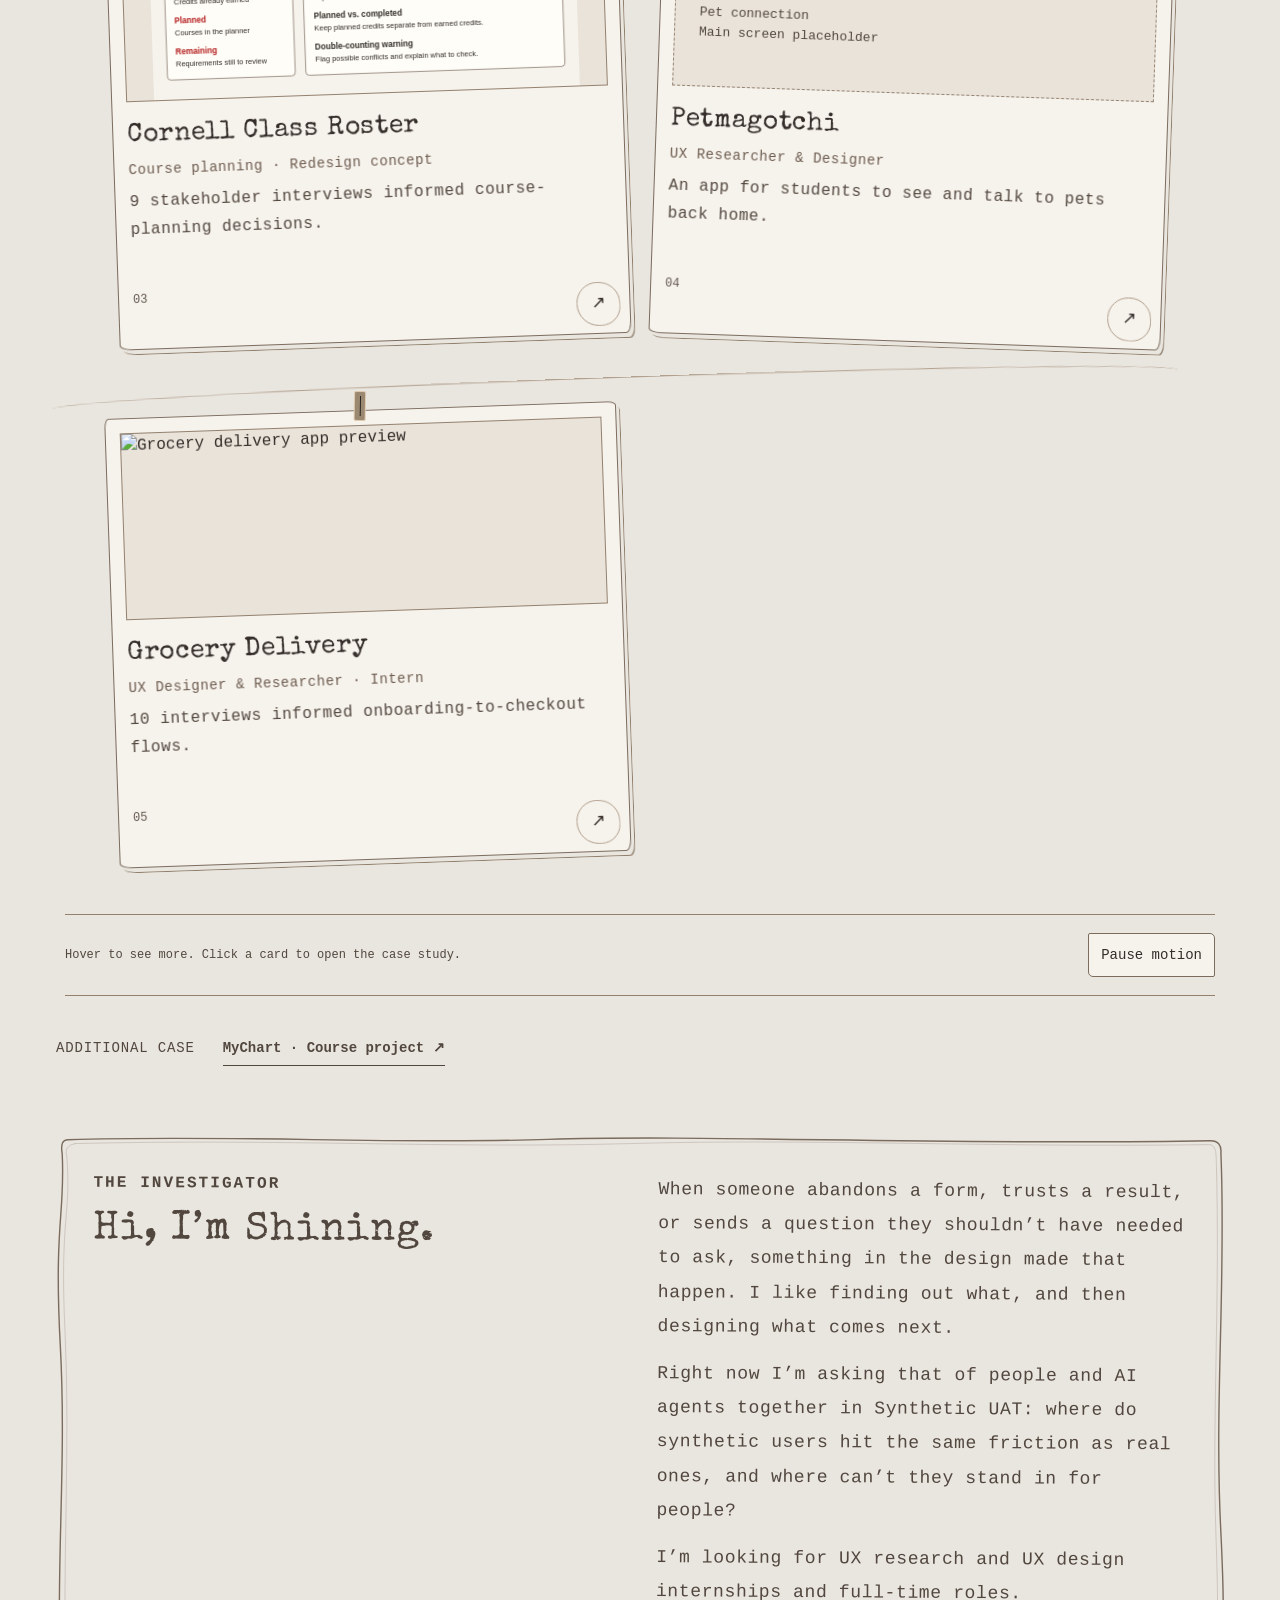
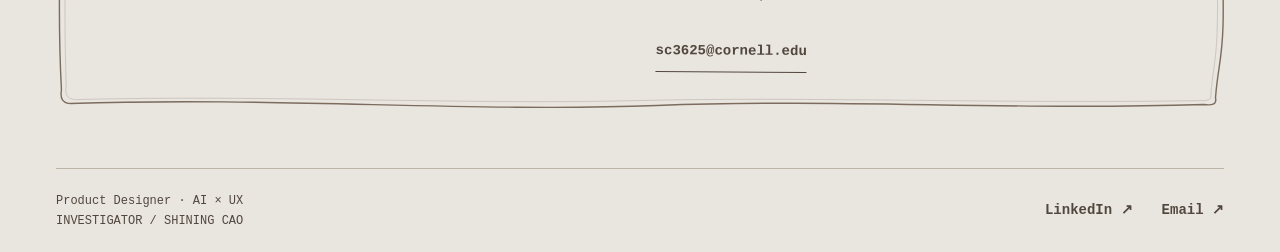
==== commit 79708040: "Update Synthetic UAT with verified research and comparison results" ====
--- a/index.html
+++ b/index.html
@@ -58,18 +58,10 @@
 <span class="clothes-peg" aria-hidden="true"></span>
 <div class="case-faces">
 <div class="case-face case-front">
-<div class="case-preview"><div class="schematic" aria-hidden="true">
-    <div class="board-top"><span><i></i> STUDY ENVIRONMENT</span><span>FIG. 01</span></div>
-    <div class="board-grid">
-      <div class="board-unit"><div class="unit-heading"><b>A</b><span>ADVANCED FORM</span></div>
-      <div class="mock"><strong>Create a budget</strong><div class="mock-field">Scope <span>Atlas project</span></div><div class="mock-field">Amount <span>$1,000</span></div><div class="mock-field">Alert <span>80% actual</span></div><div class="mock-field">Recipient <span>Project owner</span></div></div></div>
-      <div class="board-unit"><div class="unit-heading"><b>B</b><span>GUIDED SETUP</span></div>
-      <div class="mock"><small>RECIPIENT STEP</small><strong>Who should get the alert?</strong><div class="choice"><i></i> Atlas project owner</div><div class="choice muted-choice"><i></i> Billing team</div><span class="fake-button">Continue →</span></div></div>
-    </div>
-    <div class="board-bottom"><span class="connector"></span><span>SHARED EVALUATOR</span><span class="connector"></span></div></div></div>
+<div class="case-preview cornell-preview"><span class="cornell-preview-title">Synthetic UAT</span><span class="cornell-preview-note">Console test environment<br>Screenshot placeholder</span></div>
 <div class="case-front-copy">
 <h2>Synthetic UAT</h2>
-<p class="case-role">UX Researcher &amp; Designer · Google</p><p class="case-blurb">2 interfaces, 1 task: comparing human and AI friction.</p>
+<p class="case-role">UX Researcher &amp; Designer · Google Cloud</p><p class="case-blurb">Testing AI personas against real people in a cloud billing task.</p>
 </div>
 <span class="case-caption" aria-hidden="true">01</span>
 <a class="case-flip" href="synthetic-uat/" aria-label="Open Synthetic UAT case study"></a>
@@ -77,9 +69,9 @@
 </div>
 <div class="case-face case-back" inert>
 <h2>Synthetic UAT</h2>
-<p class="case-organization">Google · Contract</p>
-<p class="case-role">UX Researcher &amp; Designer · Team lead</p>
-<p class="case-blurb">Testing whether synthetic users hit the same friction as real ones in a cloud billing task.</p>
+<p class="case-organization">Google Cloud IX · Cornell MPS capstone</p>
+<p class="case-role">UX Researcher &amp; Designer · POC lead</p>
+<p class="case-blurb">9 usability sessions plus a pilot; first comparison: 6 participants vs. 18 engine runs.</p>
 <a class="case-flip" href="synthetic-uat/" aria-label="Open Synthetic UAT case study"></a>
 <a class="case-study-arrow" href="synthetic-uat/" aria-label="Open Synthetic UAT case study">↗</a>
 </div>
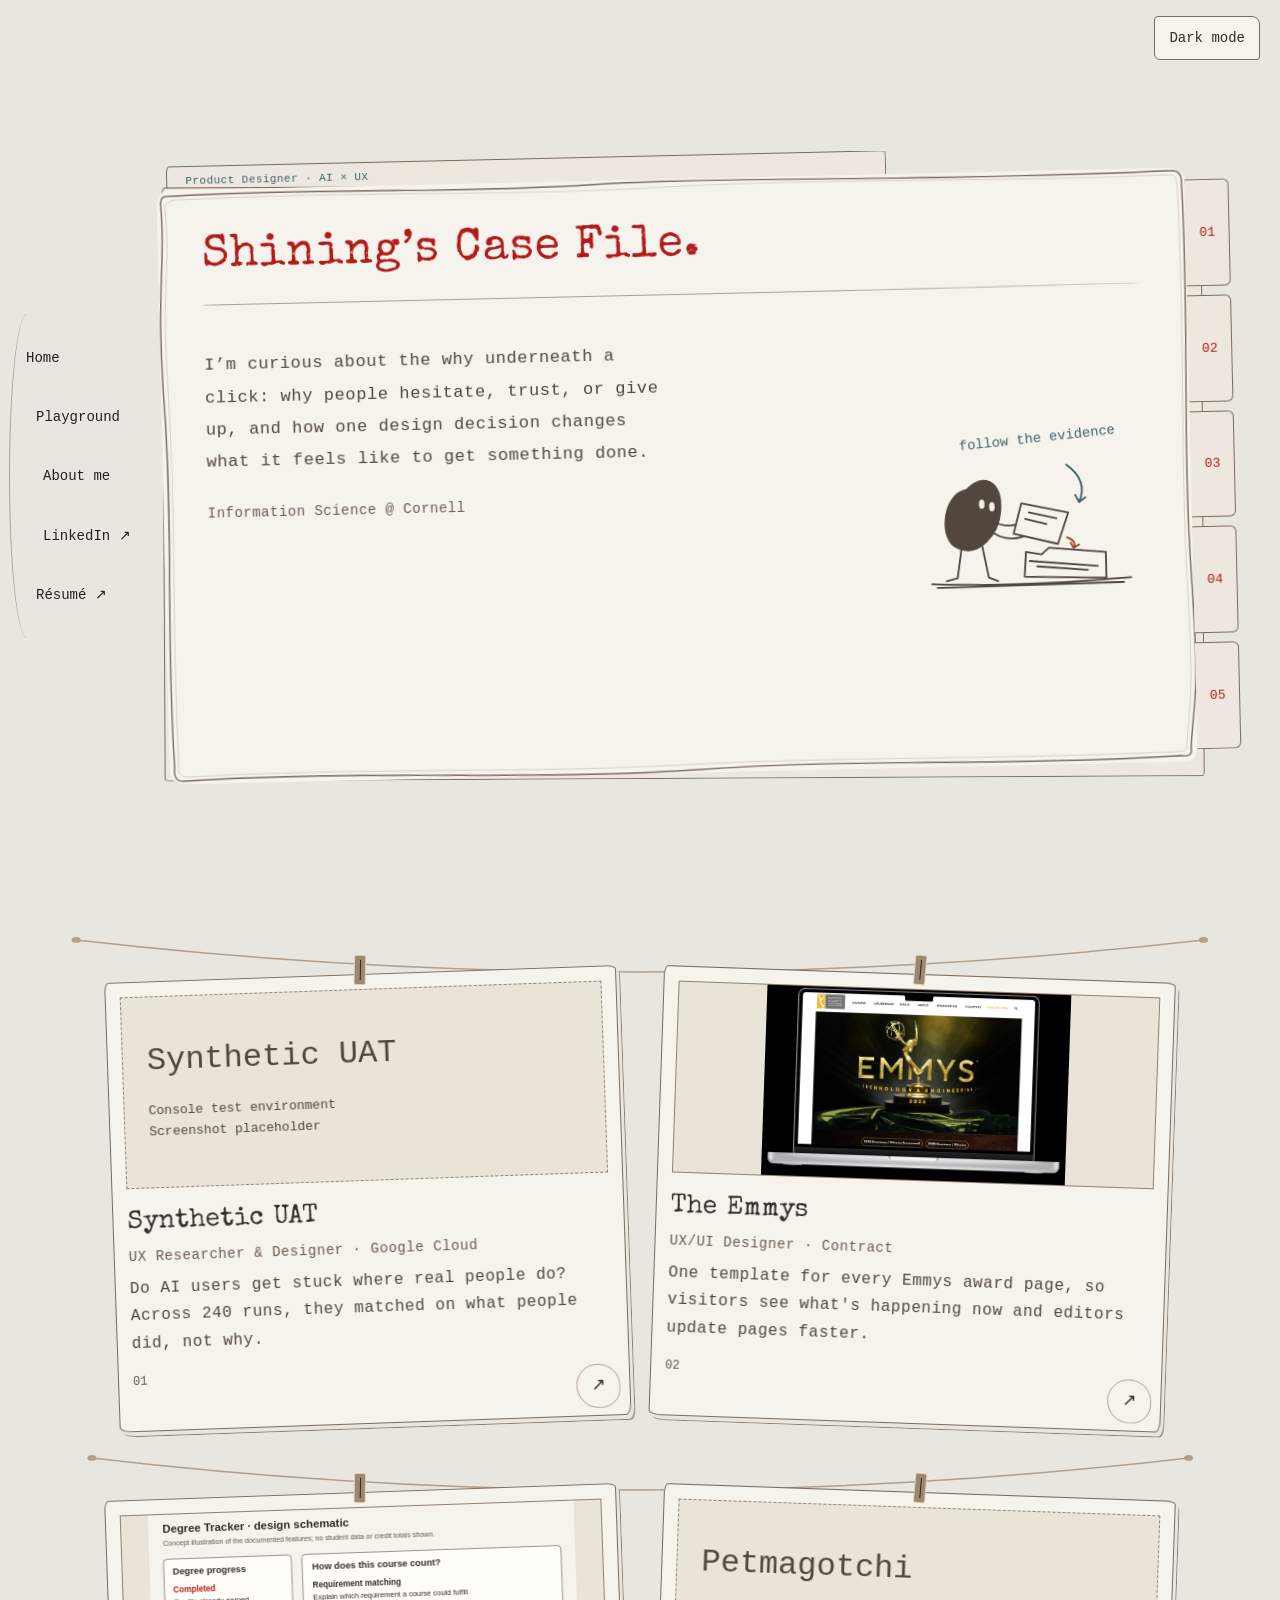
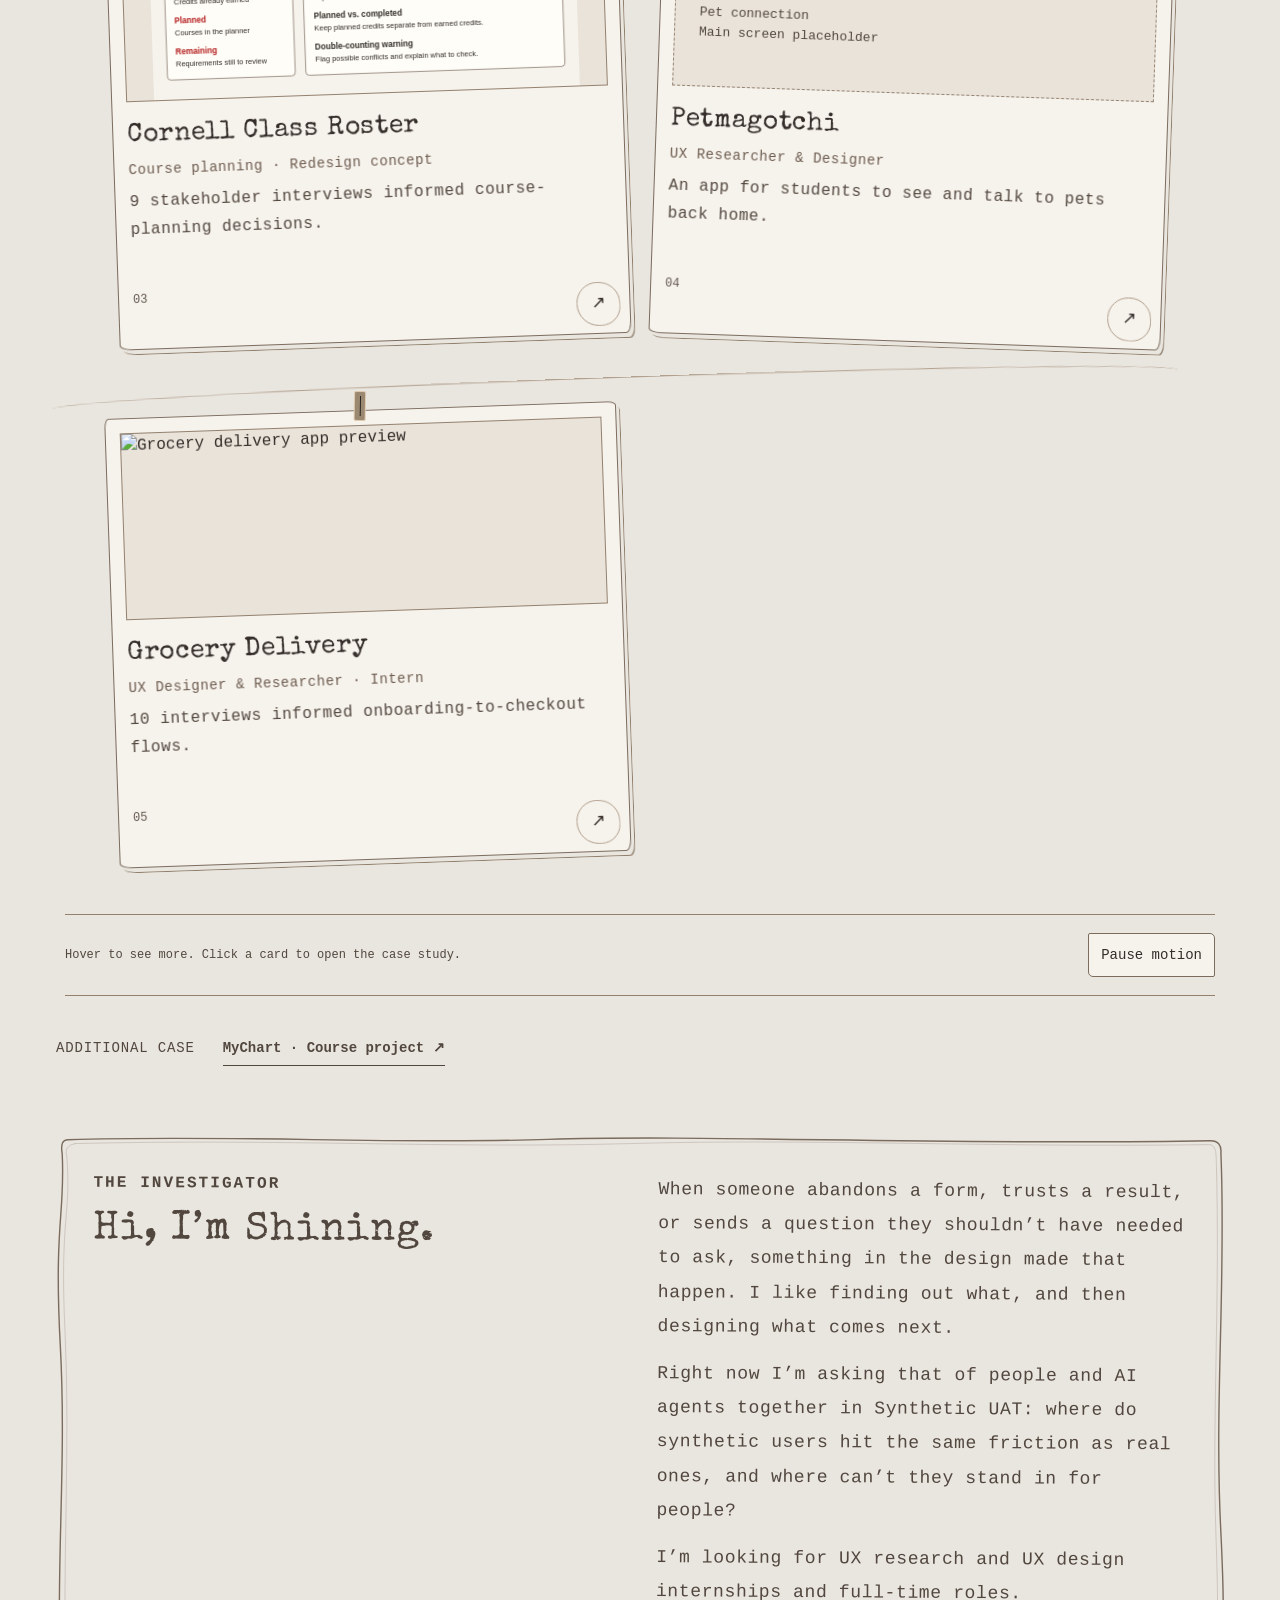
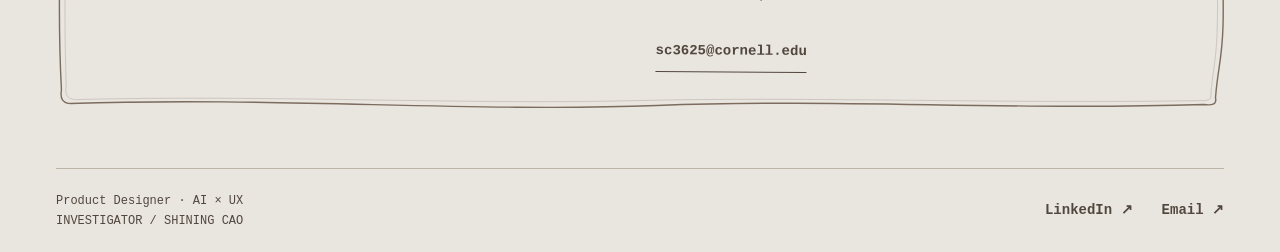
==== commit 678bff9c: "Update Emmys narrative, editor outcome, and featured case summaries" ====
--- a/index.html
+++ b/index.html
@@ -1,4 +1,4 @@
-<!doctype html><html lang="en"><head><meta charset="utf-8"><meta name="viewport" content="width=device-width,initial-scale=1"><title>Shining Cao — Product Designer · AI × UX</title><meta name="description" content="Product designer exploring AI × UX through user research, prototyping, and evidence-led design decisions."><meta name="theme-color" content="#e9e5df"><link rel="stylesheet" href="style.css"><script src="compare.js" defer></script><link rel="stylesheet" href="archive.css"><link rel="stylesheet" href="scene.css?v=ink-12"><script src="scene-motion.js?v=sketch-motion" defer></script><link rel="stylesheet" href="handdrawn.css?v=floating-pen"><link rel="stylesheet" href="homepage.css?v=full-screen-folder-9"><link rel="stylesheet" href="sketch-motion.css?v=original-cards-2"><link rel="stylesheet" href="typography.css?v=neutral-menu-2"><script src="homepage-theme.js?v=light-default-2"></script></head><body class="scene-home">
+<!doctype html><html lang="en"><head><meta charset="utf-8"><meta name="viewport" content="width=device-width,initial-scale=1"><title>Shining Cao — Product Designer · AI × UX</title><meta name="description" content="Product designer exploring AI × UX through user research, prototyping, and evidence-led design decisions."><meta name="theme-color" content="#e9e5df"><link rel="stylesheet" href="style.css"><script src="compare.js" defer></script><link rel="stylesheet" href="archive.css"><link rel="stylesheet" href="scene.css?v=ink-12"><script src="scene-motion.js?v=sketch-motion" defer></script><link rel="stylesheet" href="handdrawn.css?v=floating-pen"><link rel="stylesheet" href="homepage.css?v=full-screen-folder-9"><link rel="stylesheet" href="sketch-motion.css?v=original-cards-2"><link rel="stylesheet" href="typography.css?v=case-summaries-3"><script src="homepage-theme.js?v=light-default-2"></script></head><body class="scene-home">
 <a class="skip" href="#main">Skip to content</a>
 <header class="shell nav"><a class="brand" href="./"><span class="mark" aria-hidden="true">⌕</span><span>Shining Cao<small class="brand-role">Product Designer · AI × UX</small></span></a><nav aria-label="Main navigation"><a href="#work">Case files</a><a href="#about">About</a><a class="contact" href="mailto:sc3625@cornell.edu">Contact <span aria-hidden="true">↗</span></a></nav></header>
 <main id="main"><button type="button" class="theme-toggle" aria-label="Switch to dark mode" aria-pressed="true">Dark mode</button><button class="ink-menu-toggle" aria-label="Open navigation" aria-expanded="false" hidden><svg viewBox="0 0 40 110" aria-hidden="true"><g fill="none" stroke="currentColor" stroke-width="1.5"><path d="M15 15 Q20 3 25 15 L26 73 L20 99 L14 73Z" fill="#fafbfc"/><path d="M15 20 L25 20 M14 73 L26 73 M20 79 L20 96 M24 25 L29 25 L29 53"/><circle cx="20" cy="80" r="2"/></g></svg></button><nav class="desk-dock" aria-label="Product Designer · AI × UX navigation">
@@ -61,7 +61,7 @@
 <div class="case-preview cornell-preview"><span class="cornell-preview-title">Synthetic UAT</span><span class="cornell-preview-note">Console test environment<br>Screenshot placeholder</span></div>
 <div class="case-front-copy">
 <h2>Synthetic UAT</h2>
-<p class="case-role">UX Researcher &amp; Designer · Google Cloud</p><p class="case-blurb">Testing AI personas against real people in a cloud billing task.</p>
+<p class="case-role">UX Researcher &amp; Designer · Google Cloud</p><p class="case-blurb">Do AI users get stuck where real people do? Across 240 runs, they matched on what people did, not why.</p>
 </div>
 <span class="case-caption" aria-hidden="true">01</span>
 <a class="case-flip" href="synthetic-uat/" aria-label="Open Synthetic UAT case study"></a>
@@ -71,7 +71,7 @@
 <h2>Synthetic UAT</h2>
 <p class="case-organization">Google Cloud IX · Cornell MPS capstone</p>
 <p class="case-role">UX Researcher &amp; Designer · POC lead</p>
-<p class="case-blurb">9 usability sessions plus a pilot; first comparison: 6 participants vs. 18 engine runs.</p>
+<p class="case-blurb">9 usability sessions plus a pilot; 240 synthetic runs across 3 cohorts.</p>
 <a class="case-flip" href="synthetic-uat/" aria-label="Open Synthetic UAT case study"></a>
 <a class="case-study-arrow" href="synthetic-uat/" aria-label="Open Synthetic UAT case study">↗</a>
 </div>
@@ -84,7 +84,7 @@
 <div class="case-preview"><img src="assets/cases/emmy-awards-tech-cover.jpg" alt="Laptop displaying the 2026 Technology &amp; Engineering Emmy Awards page"></div>
 <div class="case-front-copy">
 <h2>The Emmys</h2>
-<p class="case-role">UX/UI Designer · Contract</p><p class="case-blurb">3 awards-site reviews informed one shared template.</p>
+<p class="case-role">UX/UI Designer · Contract</p><p class="case-blurb">One template for every Emmys award page, so visitors see what's happening now and editors update pages faster.</p>
 </div>
 <span class="case-caption" aria-hidden="true">02</span>
 <a class="case-flip" href="emmys/" aria-label="Open The Emmys case study"></a>
@@ -92,9 +92,9 @@
 </div>
 <div class="case-face case-back" inert>
 <h2>The Emmys</h2>
-<p class="case-organization">Newtz Family Circus · Subcontracted on the Emmys website</p>
+<p class="case-organization">NATAS · via Newtz Family Circus</p>
 <p class="case-role">UX/UI Designer (Contract)</p>
-<p class="case-blurb">Redesigned every award category page around one modular template, within the client’s design system.</p>
+<p class="case-blurb">A modular category template within NATAS’s design system, from research and UI through developer handoff and post-launch refinements.</p>
 <a class="case-flip" href="emmys/" aria-label="Open The Emmys case study"></a>
 <a class="case-study-arrow" href="emmys/" aria-label="Open The Emmys case study">↗</a>
 </div>
--- a/typography.css
+++ b/typography.css
@@ -58,3 +58,5 @@
 html[data-theme="dark"] .scene-home .archive-tabs a{color:#f06b63}
 html[data-theme="light"] .scene-home .archive-tabs a:hover{background:#eee7df;color:var(--cornell-red)}
 html[data-theme="light"] .scene-home a:focus-visible,html[data-theme="light"] .scene-home button:focus-visible{outline-color:#222}
+/* Let the two longer case summaries determine their own text row height. */
+.scene-home .synthetic-uat-card .case-front,.scene-home .emmys-card .case-front{grid-template-rows:minmax(140px,1fr) auto}
